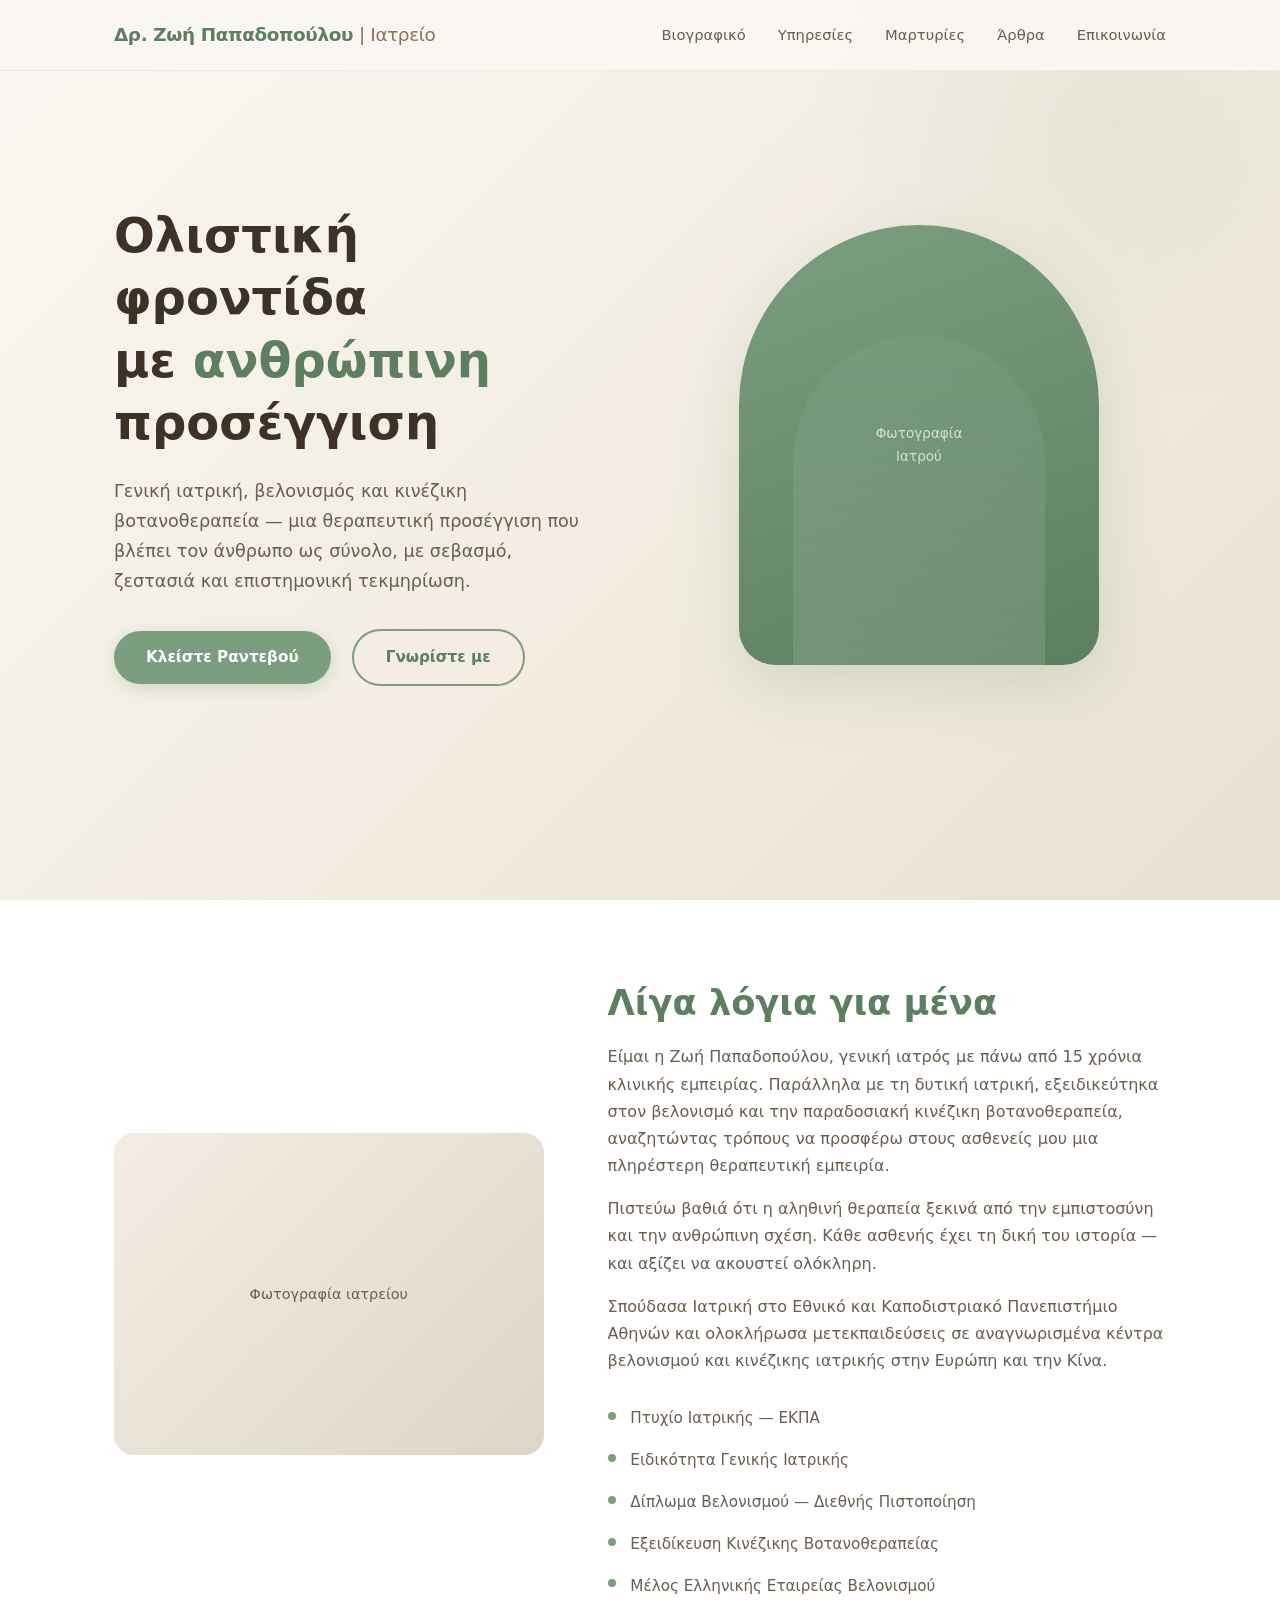
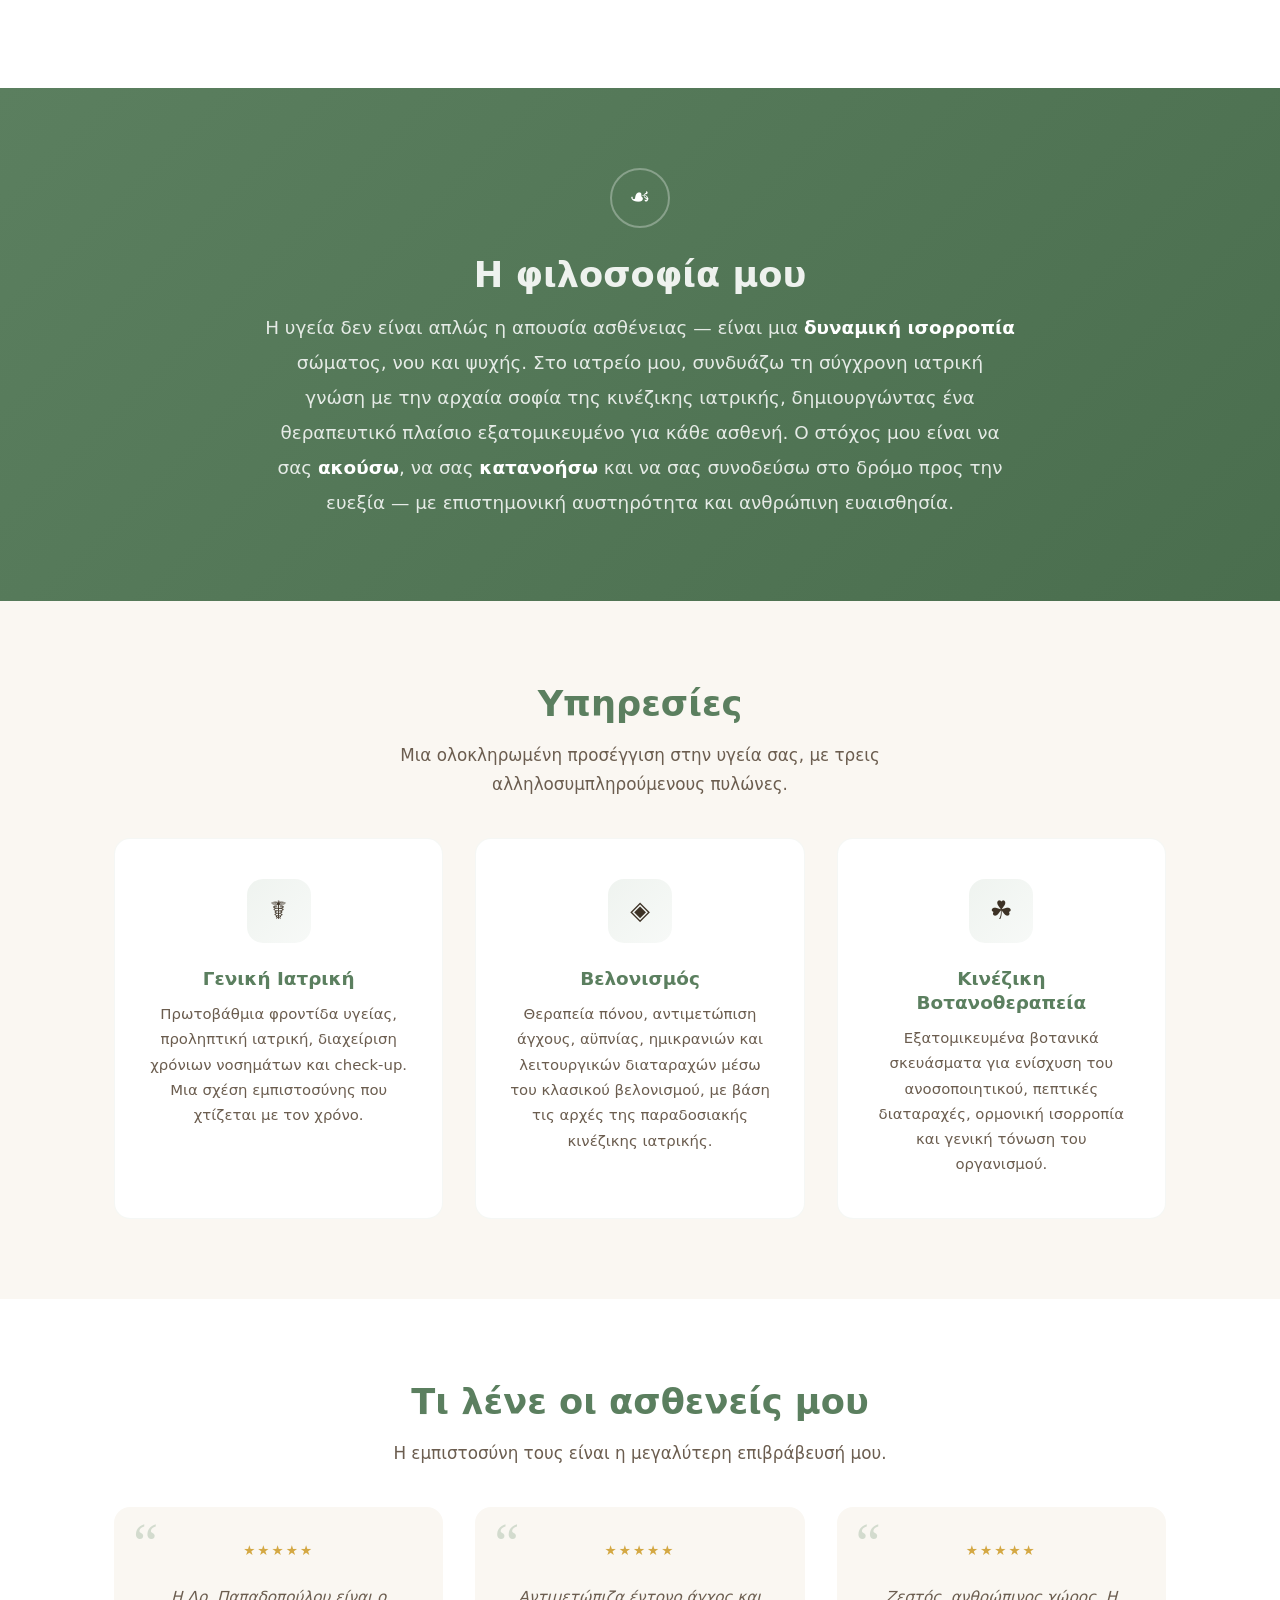
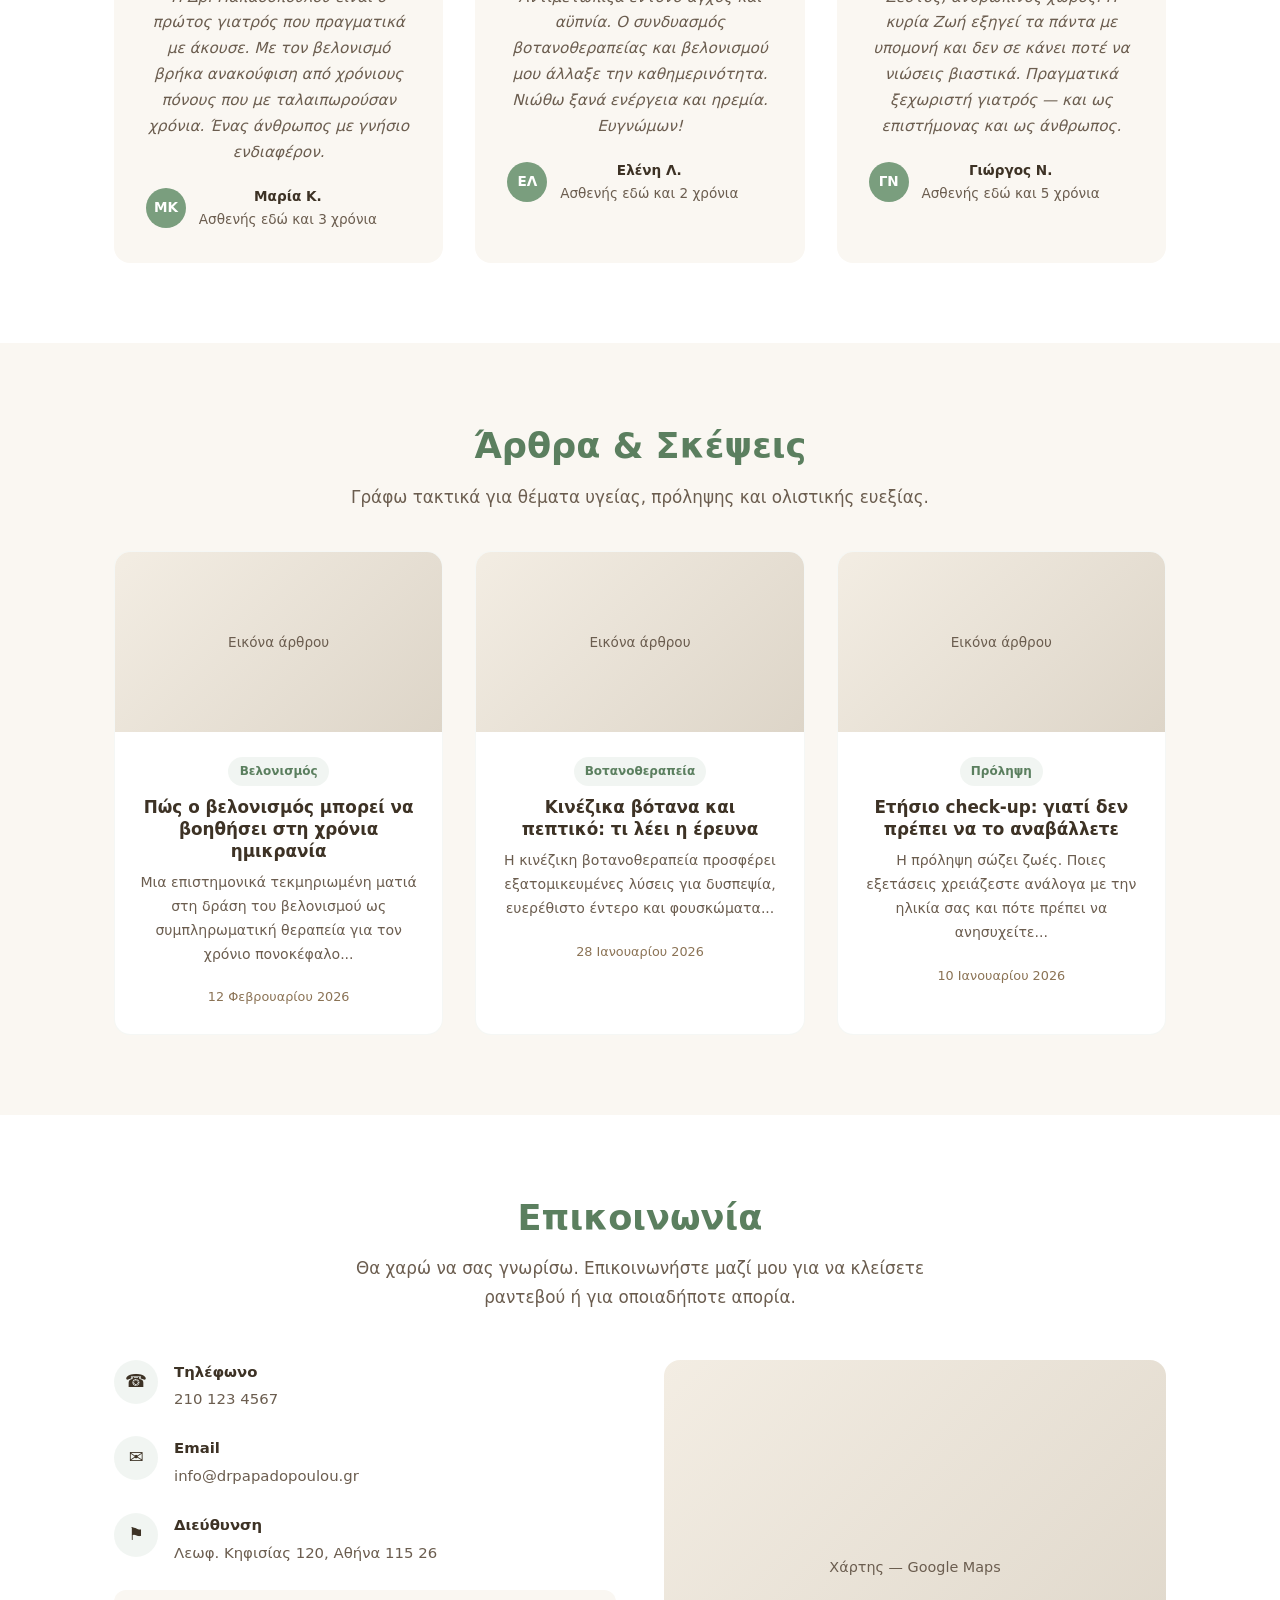
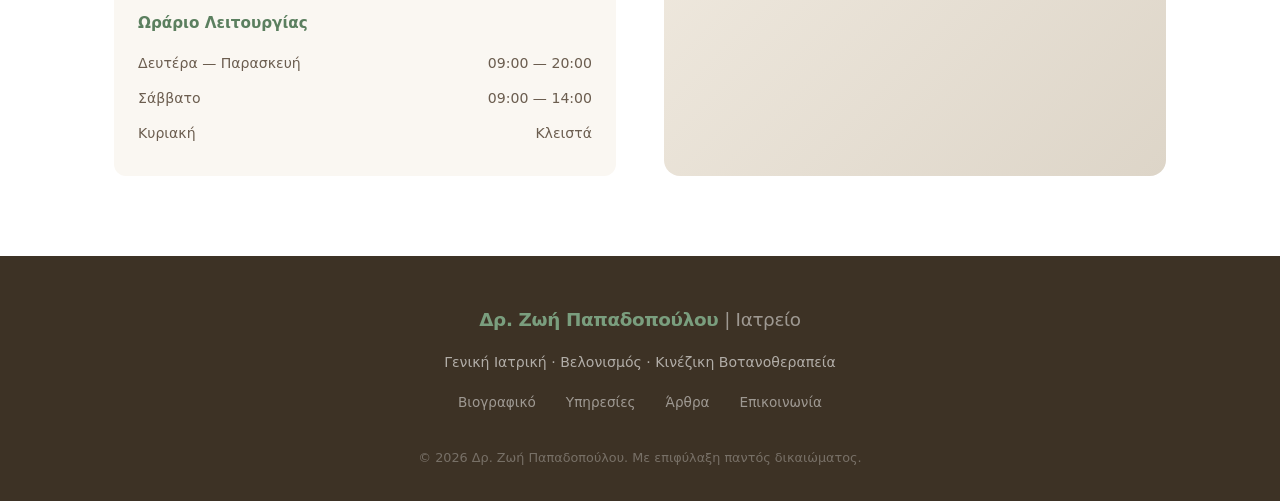
==== index.html @ 01b10e23 "First html commit" ====
<!DOCTYPE html>
<html lang="el">
<head>
    <meta charset="UTF-8">
    <meta name="viewport" content="width=device-width, initial-scale=1.0">
    <title>Δρ. Ζωή Παπαδοπούλου — Γενική Ιατρική · Βελονισμός · Κινέζικη Βοτανοθεραπεία</title>
    <style>
        /* ── Reset & Base ── */
        *, *::before, *::after { margin: 0; padding: 0; box-sizing: border-box; }

        :root {
            --cream:    #FAF7F2;
            --warm:     #F3EDE3;
            --sage:     #7A9E7E;
            --sage-dark:#5B7F5F;
            --earth:    #8B7355;
            --text:     #3D3225;
            --text-light:#6B5D4F;
            --white:    #FFFFFF;
            --shadow:   0 2px 20px rgba(61,50,37,.08);
        }

        html { scroll-behavior: smooth; }

        body {
            font-family: 'Segoe UI', system-ui, -apple-system, sans-serif;
            color: var(--text);
            background: var(--cream);
            line-height: 1.7;
            -webkit-font-smoothing: antialiased;
        }

        /* ── Typography ── */
        h1, h2, h3, h4 { font-weight: 600; line-height: 1.3; }
        h2.section-title {
            font-size: clamp(1.6rem, 3vw, 2.2rem);
            margin-bottom: .4em;
            color: var(--sage-dark);
        }
        .section-subtitle {
            color: var(--text-light);
            font-size: 1.05rem;
            max-width: 600px;
            margin: 0 auto 2.5rem;
        }

        /* ── Layout helpers ── */
        .container { max-width: 1100px; margin: 0 auto; padding: 0 1.5rem; }
        section { padding: 5rem 0; }
        .text-center { text-align: center; }

        /* ── Navigation ── */
        nav {
            position: fixed; top: 0; left: 0; right: 0; z-index: 100;
            background: rgba(250,247,242,.92);
            backdrop-filter: blur(12px);
            border-bottom: 1px solid rgba(122,158,126,.12);
            transition: box-shadow .3s;
        }
        nav.scrolled { box-shadow: 0 1px 12px rgba(61,50,37,.08); }
        nav .container {
            display: flex; align-items: center; justify-content: space-between;
            height: 70px;
        }
        .logo {
            font-size: 1.15rem; font-weight: 700; color: var(--sage-dark);
            text-decoration: none; letter-spacing: -.02em;
        }
        .logo span { color: var(--earth); font-weight: 400; }
        .nav-links { display: flex; gap: 2rem; list-style: none; }
        .nav-links a {
            text-decoration: none; color: var(--text-light); font-size: .92rem;
            font-weight: 500; transition: color .2s; position: relative;
        }
        .nav-links a:hover { color: var(--sage-dark); }
        .nav-links a::after {
            content: ''; position: absolute; bottom: -4px; left: 0; width: 0;
            height: 2px; background: var(--sage); border-radius: 1px; transition: width .25s;
        }
        .nav-links a:hover::after { width: 100%; }

        .hamburger {
            display: none; background: none; border: none; cursor: pointer;
            flex-direction: column; gap: 5px; padding: 4px;
        }
        .hamburger span {
            display: block; width: 24px; height: 2px; background: var(--text);
            border-radius: 2px; transition: .3s;
        }

        /* ── Hero ── */
        .hero {
            min-height: 100vh; display: flex; align-items: center;
            padding-top: 70px;
            background: linear-gradient(135deg, var(--cream) 0%, var(--warm) 50%, #E8E0D0 100%);
            position: relative; overflow: hidden;
        }
        .hero::before {
            content: ''; position: absolute; top: -20%; right: -10%;
            width: 600px; height: 600px; border-radius: 50%;
            background: radial-gradient(circle, rgba(122,158,126,.1) 0%, transparent 70%);
        }
        .hero .container {
            display: grid; grid-template-columns: 1fr 1fr; gap: 4rem; align-items: center;
        }
        .hero-text h1 {
            font-size: clamp(2rem, 4.5vw, 3rem);
            color: var(--text); margin-bottom: .5em;
        }
        .hero-text h1 em {
            font-style: normal; color: var(--sage-dark);
        }
        .hero-text p {
            font-size: 1.1rem; color: var(--text-light);
            margin-bottom: 2rem; max-width: 480px;
        }
        .hero-photo {
            display: flex; justify-content: center; align-items: center;
        }
        .hero-photo .photo-frame {
            width: 360px; height: 440px; border-radius: 200px 200px 40px 40px;
            background: linear-gradient(160deg, var(--sage) 0%, var(--sage-dark) 100%);
            display: flex; align-items: flex-end; justify-content: center;
            position: relative; overflow: hidden;
            box-shadow: 0 20px 60px rgba(122,158,126,.25);
        }
        .photo-frame .placeholder-text {
            color: rgba(255,255,255,.7); font-size: .85rem;
            position: absolute; top: 50%; left: 50%; transform: translate(-50%,-50%);
            text-align: center;
        }
        .photo-frame .silhouette {
            width: 70%; height: 75%;
            background: linear-gradient(to top, rgba(255,255,255,.12), rgba(255,255,255,.04));
            border-radius: 160px 160px 0 0;
        }

        .btn {
            display: inline-block; padding: .85rem 2rem; border-radius: 50px;
            text-decoration: none; font-weight: 600; font-size: .95rem;
            transition: all .3s; cursor: pointer; border: none;
        }
        .btn-primary {
            background: var(--sage); color: var(--white);
            box-shadow: 0 4px 15px rgba(122,158,126,.3);
        }
        .btn-primary:hover {
            background: var(--sage-dark); transform: translateY(-2px);
            box-shadow: 0 6px 20px rgba(122,158,126,.4);
        }
        .btn-outline {
            background: transparent; color: var(--sage-dark);
            border: 2px solid var(--sage); margin-left: 1rem;
        }
        .btn-outline:hover { background: var(--sage); color: var(--white); }

        /* ── About ── */
        .about { background: var(--white); }
        .about-grid {
            display: grid; grid-template-columns: 1fr 1.3fr; gap: 4rem; align-items: center;
        }
        .about-image {
            width: 100%; aspect-ratio: 4/3; border-radius: 20px;
            background: linear-gradient(135deg, var(--warm) 0%, #ddd5c8 100%);
            display: flex; align-items: center; justify-content: center;
            color: var(--text-light); font-size: .9rem;
        }
        .about-text h2 { color: var(--sage-dark); margin-bottom: .5em; }
        .about-text p { margin-bottom: 1em; color: var(--text-light); }
        .about-text p:last-of-type { margin-bottom: 1.5em; }
        .credentials { list-style: none; }
        .credentials li {
            padding: .5rem 0; padding-left: 1.5em; position: relative;
            color: var(--text-light); font-size: .95rem;
        }
        .credentials li::before {
            content: ''; position: absolute; left: 0; top: .9em;
            width: 8px; height: 8px; border-radius: 50%; background: var(--sage);
        }

        /* ── Mission ── */
        .mission {
            background: linear-gradient(135deg, var(--sage-dark) 0%, #4a6e4e 100%);
            color: var(--white); text-align: center;
        }
        .mission h2 { color: rgba(255,255,255,.9); }
        .mission-text {
            max-width: 750px; margin: 0 auto; font-size: 1.15rem;
            line-height: 1.9; color: rgba(255,255,255,.85);
        }
        .mission-text em { font-style: normal; color: var(--white); font-weight: 600; }
        .mission-icon {
            width: 60px; height: 60px; margin: 0 auto 1.5rem;
            border-radius: 50%; border: 2px solid rgba(255,255,255,.3);
            display: flex; align-items: center; justify-content: center;
            font-size: 1.5rem;
        }

        /* ── Services ── */
        .services { background: var(--cream); }
        .services-grid {
            display: grid; grid-template-columns: repeat(3, 1fr); gap: 2rem;
        }
        .service-card {
            background: var(--white); border-radius: 16px; padding: 2.5rem 2rem;
            text-align: center; transition: transform .3s, box-shadow .3s;
            border: 1px solid rgba(122,158,126,.08);
        }
        .service-card:hover {
            transform: translateY(-4px); box-shadow: var(--shadow);
        }
        .service-icon {
            width: 64px; height: 64px; border-radius: 16px; margin: 0 auto 1.5rem;
            background: linear-gradient(135deg, rgba(122,158,126,.12), rgba(122,158,126,.06));
            display: flex; align-items: center; justify-content: center; font-size: 1.6rem;
        }
        .service-card h3 { font-size: 1.15rem; margin-bottom: .6em; color: var(--sage-dark); }
        .service-card p { font-size: .93rem; color: var(--text-light); }

        /* ── Testimonials ── */
        .testimonials { background: var(--white); }
        .testimonials-grid {
            display: grid; grid-template-columns: repeat(3, 1fr); gap: 2rem;
        }
        .testimonial-card {
            background: var(--cream); border-radius: 16px; padding: 2rem;
            position: relative;
        }
        .testimonial-card::before {
            content: '\201C'; position: absolute; top: .5rem; left: 1.2rem;
            font-size: 3.5rem; color: var(--sage); opacity: .3; font-family: Georgia, serif;
            line-height: 1;
        }
        .testimonial-card p {
            font-size: .95rem; color: var(--text-light); font-style: italic;
            margin-bottom: 1.2rem; padding-top: 1rem;
        }
        .testimonial-author {
            display: flex; align-items: center; gap: .8rem;
        }
        .author-avatar {
            width: 40px; height: 40px; border-radius: 50%;
            background: var(--sage); display: flex; align-items: center;
            justify-content: center; color: var(--white); font-weight: 600;
            font-size: .85rem;
        }
        .author-info { font-size: .85rem; }
        .author-info strong { display: block; color: var(--text); }
        .author-info span { color: var(--text-light); }
        .stars { color: #D4A843; font-size: .85rem; letter-spacing: 2px; margin-bottom: .4rem; }

        /* ── Articles ── */
        .articles { background: var(--cream); }
        .articles-grid {
            display: grid; grid-template-columns: repeat(3, 1fr); gap: 2rem;
        }
        .article-card {
            background: var(--white); border-radius: 16px; overflow: hidden;
            transition: transform .3s, box-shadow .3s;
            border: 1px solid rgba(122,158,126,.08);
        }
        .article-card:hover {
            transform: translateY(-4px); box-shadow: var(--shadow);
        }
        .article-thumb {
            height: 180px;
            background: linear-gradient(135deg, var(--warm) 0%, #ddd5c8 100%);
            display: flex; align-items: center; justify-content: center;
            color: var(--text-light); font-size: .85rem;
        }
        .article-body { padding: 1.5rem; }
        .article-tag {
            display: inline-block; font-size: .75rem; font-weight: 600;
            color: var(--sage-dark); background: rgba(122,158,126,.1);
            padding: .25rem .7rem; border-radius: 20px; margin-bottom: .7rem;
        }
        .article-body h3 {
            font-size: 1.05rem; margin-bottom: .5em;
            color: var(--text);
        }
        .article-body p { font-size: .88rem; color: var(--text-light); margin-bottom: 1rem; }
        .article-date { font-size: .8rem; color: var(--earth); }
        .article-link {
            font-size: .9rem; color: var(--sage-dark); text-decoration: none;
            font-weight: 600; transition: color .2s;
        }
        .article-link:hover { color: var(--sage); }

        /* ── Contact ── */
        .contact { background: var(--white); }
        .contact-grid {
            display: grid; grid-template-columns: 1fr 1fr; gap: 3rem;
        }
        .contact-info h3 { color: var(--sage-dark); margin-bottom: .3em; font-size: 1.1rem; }
        .contact-info p { color: var(--text-light); margin-bottom: 2rem; }
        .contact-detail {
            display: flex; align-items: flex-start; gap: 1rem; margin-bottom: 1.5rem;
        }
        .contact-detail .icon-circle {
            width: 44px; height: 44px; border-radius: 50%; flex-shrink: 0;
            background: rgba(122,158,126,.1); display: flex;
            align-items: center; justify-content: center; font-size: 1.1rem;
        }
        .contact-detail .detail-text { font-size: .93rem; }
        .detail-text strong { display: block; color: var(--text); margin-bottom: .15em; }
        .detail-text span, .detail-text a {
            color: var(--text-light); text-decoration: none;
        }
        .detail-text a:hover { color: var(--sage-dark); }
        .contact-hours {
            background: var(--cream); border-radius: 12px; padding: 1.5rem;
            margin-top: .5rem;
        }
        .contact-hours h4 { font-size: .95rem; color: var(--sage-dark); margin-bottom: .8rem; }
        .hours-row {
            display: flex; justify-content: space-between; padding: .35rem 0;
            font-size: .88rem; color: var(--text-light);
        }
        .contact-map {
            border-radius: 16px; overflow: hidden;
            background: linear-gradient(135deg, var(--warm) 0%, #ddd5c8 100%);
            display: flex; align-items: center; justify-content: center;
            min-height: 380px; color: var(--text-light); font-size: .9rem;
        }

        /* ── Footer ── */
        footer {
            background: var(--text); color: rgba(255,255,255,.6);
            padding: 3rem 0 2rem; text-align: center; font-size: .88rem;
        }
        footer .logo { color: var(--sage); margin-bottom: .5rem; display: inline-block; }
        footer .logo span { color: rgba(255,255,255,.5); }
        footer p { margin-top: .5rem; }
        footer .footer-links { margin-top: 1rem; }
        footer .footer-links a {
            color: rgba(255,255,255,.5); text-decoration: none; margin: 0 .8rem;
            font-size: .85rem; transition: color .2s;
        }
        footer .footer-links a:hover { color: var(--sage); }

        /* ── Responsive ── */
        @media (max-width: 900px) {
            .hero .container { grid-template-columns: 1fr; text-align: center; gap: 2rem; }
            .hero-text p { margin-left: auto; margin-right: auto; }
            .hero-photo { order: -1; }
            .photo-frame { width: 260px; height: 320px; }
            .about-grid { grid-template-columns: 1fr; }
            .services-grid, .testimonials-grid, .articles-grid { grid-template-columns: 1fr; }
            .contact-grid { grid-template-columns: 1fr; }
        }

        @media (max-width: 700px) {
            .nav-links {
                display: none; position: fixed; top: 70px; left: 0; right: 0;
                background: var(--cream); flex-direction: column; padding: 2rem;
                gap: 1.2rem; border-bottom: 1px solid rgba(122,158,126,.12);
                box-shadow: 0 4px 20px rgba(0,0,0,.08);
            }
            .nav-links.open { display: flex; }
            .hamburger { display: flex; }
        }

        @media (min-width: 701px) and (max-width: 900px) {
            .services-grid, .testimonials-grid, .articles-grid {
                grid-template-columns: 1fr 1fr;
            }
        }
    </style>
</head>
<body>

<!-- ════════ Navigation ════════ -->
<nav id="navbar">
    <div class="container">
        <a href="#" class="logo">Δρ. Ζωή Παπαδοπούλου <span>| Ιατρείο</span></a>
        <ul class="nav-links" id="navLinks">
            <li><a href="#about">Βιογραφικό</a></li>
            <li><a href="#services">Υπηρεσίες</a></li>
            <li><a href="#testimonials">Μαρτυρίες</a></li>
            <li><a href="#articles">Άρθρα</a></li>
            <li><a href="#contact">Επικοινωνία</a></li>
        </ul>
        <button class="hamburger" id="hamburger" aria-label="Menu">
            <span></span><span></span><span></span>
        </button>
    </div>
</nav>

<!-- ════════ Hero ════════ -->
<section class="hero" id="home">
    <div class="container">
        <div class="hero-text">
            <h1>Ολιστική φροντίδα<br>με <em>ανθρώπινη</em> προσέγγιση</h1>
            <p>Γενική ιατρική, βελονισμός και κινέζικη βοτανοθεραπεία — μια θεραπευτική προσέγγιση που βλέπει τον άνθρωπο ως σύνολο, με σεβασμό, ζεστασιά και επιστημονική τεκμηρίωση.</p>
            <a href="#contact" class="btn btn-primary">Κλείστε Ραντεβού</a>
            <a href="#about" class="btn btn-outline">Γνωρίστε με</a>
        </div>
        <div class="hero-photo">
            <div class="photo-frame">
                <!-- Αντικαταστήστε με <img src="photo.jpg" alt="Δρ. Ζωή Παπαδοπούλου"> -->
                <span class="placeholder-text">Φωτογραφία<br>Ιατρού</span>
                <div class="silhouette"></div>
            </div>
        </div>
    </div>
</section>

<!-- ════════ About / Bio ════════ -->
<section class="about" id="about">
    <div class="container">
        <div class="about-grid">
            <div class="about-image">
                <!-- Αντικαταστήστε με εικόνα -->
                Φωτογραφία ιατρείου
            </div>
            <div class="about-text">
                <h2 class="section-title">Λίγα λόγια για μένα</h2>
                <p>Είμαι η Ζωή Παπαδοπούλου, γενική ιατρός με πάνω από 15 χρόνια κλινικής εμπειρίας. Παράλληλα με τη δυτική ιατρική, εξειδικεύτηκα στον βελονισμό και την παραδοσιακή κινέζικη βοτανοθεραπεία, αναζητώντας τρόπους να προσφέρω στους ασθενείς μου μια πληρέστερη θεραπευτική εμπειρία.</p>
                <p>Πιστεύω βαθιά ότι η αληθινή θεραπεία ξεκινά από την εμπιστοσύνη και την ανθρώπινη σχέση. Κάθε ασθενής έχει τη δική του ιστορία — και αξίζει να ακουστεί ολόκληρη.</p>
                <p>Σπούδασα Ιατρική στο Εθνικό και Καποδιστριακό Πανεπιστήμιο Αθηνών και ολοκλήρωσα μετεκπαιδεύσεις σε αναγνωρισμένα κέντρα βελονισμού και κινέζικης ιατρικής στην Ευρώπη και την Κίνα.</p>
                <ul class="credentials">
                    <li>Πτυχίο Ιατρικής — ΕΚΠΑ</li>
                    <li>Ειδικότητα Γενικής Ιατρικής</li>
                    <li>Δίπλωμα Βελονισμού — Διεθνής Πιστοποίηση</li>
                    <li>Εξειδίκευση Κινέζικης Βοτανοθεραπείας</li>
                    <li>Μέλος Ελληνικής Εταιρείας Βελονισμού</li>
                </ul>
            </div>
        </div>
    </div>
</section>

<!-- ════════ Mission ════════ -->
<section class="mission" id="mission">
    <div class="container text-center">
        <div class="mission-icon">&#9753;</div>
        <h2 class="section-title">Η φιλοσοφία μου</h2>
        <p class="mission-text">
            Η υγεία δεν είναι απλώς η απουσία ασθένειας — είναι μια <em>δυναμική ισορροπία</em> σώματος, νου και ψυχής. Στο ιατρείο μου, συνδυάζω τη σύγχρονη ιατρική γνώση με την αρχαία σοφία της κινέζικης ιατρικής, δημιουργώντας ένα θεραπευτικό πλαίσιο εξατομικευμένο για κάθε ασθενή. Ο στόχος μου είναι να σας <em>ακούσω</em>, να σας <em>κατανοήσω</em> και να σας συνοδεύσω στο δρόμο προς την ευεξία — με επιστημονική αυστηρότητα και ανθρώπινη ευαισθησία.
        </p>
    </div>
</section>

<!-- ════════ Services ════════ -->
<section class="services" id="services">
    <div class="container text-center">
        <h2 class="section-title">Υπηρεσίες</h2>
        <p class="section-subtitle">Μια ολοκληρωμένη προσέγγιση στην υγεία σας, με τρεις αλληλοσυμπληρούμενους πυλώνες.</p>
        <div class="services-grid">
            <div class="service-card">
                <div class="service-icon">&#9764;</div>
                <h3>Γενική Ιατρική</h3>
                <p>Πρωτοβάθμια φροντίδα υγείας, προληπτική ιατρική, διαχείριση χρόνιων νοσημάτων και check-up. Μια σχέση εμπιστοσύνης που χτίζεται με τον χρόνο.</p>
            </div>
            <div class="service-card">
                <div class="service-icon">&#9672;</div>
                <h3>Βελονισμός</h3>
                <p>Θεραπεία πόνου, αντιμετώπιση άγχους, αϋπνίας, ημικρανιών και λειτουργικών διαταραχών μέσω του κλασικού βελονισμού, με βάση τις αρχές της παραδοσιακής κινέζικης ιατρικής.</p>
            </div>
            <div class="service-card">
                <div class="service-icon">&#9752;</div>
                <h3>Κινέζικη Βοτανοθεραπεία</h3>
                <p>Εξατομικευμένα βοτανικά σκευάσματα για ενίσχυση του ανοσοποιητικού, πεπτικές διαταραχές, ορμονική ισορροπία και γενική τόνωση του οργανισμού.</p>
            </div>
        </div>
    </div>
</section>

<!-- ════════ Testimonials ════════ -->
<section class="testimonials" id="testimonials">
    <div class="container text-center">
        <h2 class="section-title">Τι λένε οι ασθενείς μου</h2>
        <p class="section-subtitle">Η εμπιστοσύνη τους είναι η μεγαλύτερη επιβράβευσή μου.</p>
        <div class="testimonials-grid">
            <div class="testimonial-card">
                <div class="stars">&#9733;&#9733;&#9733;&#9733;&#9733;</div>
                <p>Η Δρ. Παπαδοπούλου είναι ο πρώτος γιατρός που πραγματικά με άκουσε. Με τον βελονισμό βρήκα ανακούφιση από χρόνιους πόνους που με ταλαιπωρούσαν χρόνια. Ένας άνθρωπος με γνήσιο ενδιαφέρον.</p>
                <div class="testimonial-author">
                    <div class="author-avatar">ΜΚ</div>
                    <div class="author-info">
                        <strong>Μαρία Κ.</strong>
                        <span>Ασθενής εδώ και 3 χρόνια</span>
                    </div>
                </div>
            </div>
            <div class="testimonial-card">
                <div class="stars">&#9733;&#9733;&#9733;&#9733;&#9733;</div>
                <p>Αντιμετώπιζα έντονο άγχος και αϋπνία. Ο συνδυασμός βοτανοθεραπείας και βελονισμού μου άλλαξε την καθημερινότητα. Νιώθω ξανά ενέργεια και ηρεμία. Ευγνώμων!</p>
                <div class="testimonial-author">
                    <div class="author-avatar">ΕΛ</div>
                    <div class="author-info">
                        <strong>Ελένη Λ.</strong>
                        <span>Ασθενής εδώ και 2 χρόνια</span>
                    </div>
                </div>
            </div>
            <div class="testimonial-card">
                <div class="stars">&#9733;&#9733;&#9733;&#9733;&#9733;</div>
                <p>Ζεστός, ανθρώπινος χώρος. Η κυρία Ζωή εξηγεί τα πάντα με υπομονή και δεν σε κάνει ποτέ να νιώσεις βιαστικά. Πραγματικά ξεχωριστή γιατρός — και ως επιστήμονας και ως άνθρωπος.</p>
                <div class="testimonial-author">
                    <div class="author-avatar">ΓΝ</div>
                    <div class="author-info">
                        <strong>Γιώργος Ν.</strong>
                        <span>Ασθενής εδώ και 5 χρόνια</span>
                    </div>
                </div>
            </div>
        </div>
    </div>
</section>

<!-- ════════ Articles ════════ -->
<section class="articles" id="articles">
    <div class="container text-center">
        <h2 class="section-title">Άρθρα & Σκέψεις</h2>
        <p class="section-subtitle">Γράφω τακτικά για θέματα υγείας, πρόληψης και ολιστικής ευεξίας.</p>
        <div class="articles-grid">
            <div class="article-card">
                <div class="article-thumb">Εικόνα άρθρου</div>
                <div class="article-body">
                    <span class="article-tag">Βελονισμός</span>
                    <h3>Πώς ο βελονισμός μπορεί να βοηθήσει στη χρόνια ημικρανία</h3>
                    <p>Μια επιστημονικά τεκμηριωμένη ματιά στη δράση του βελονισμού ως συμπληρωματική θεραπεία για τον χρόνιο πονοκέφαλο...</p>
                    <span class="article-date">12 Φεβρουαρίου 2026</span>
                </div>
            </div>
            <div class="article-card">
                <div class="article-thumb">Εικόνα άρθρου</div>
                <div class="article-body">
                    <span class="article-tag">Βοτανοθεραπεία</span>
                    <h3>Κινέζικα βότανα και πεπτικό: τι λέει η έρευνα</h3>
                    <p>Η κινέζικη βοτανοθεραπεία προσφέρει εξατομικευμένες λύσεις για δυσπεψία, ευερέθιστο έντερο και φουσκώματα...</p>
                    <span class="article-date">28 Ιανουαρίου 2026</span>
                </div>
            </div>
            <div class="article-card">
                <div class="article-thumb">Εικόνα άρθρου</div>
                <div class="article-body">
                    <span class="article-tag">Πρόληψη</span>
                    <h3>Ετήσιο check-up: γιατί δεν πρέπει να το αναβάλλετε</h3>
                    <p>Η πρόληψη σώζει ζωές. Ποιες εξετάσεις χρειάζεστε ανάλογα με την ηλικία σας και πότε πρέπει να ανησυχείτε...</p>
                    <span class="article-date">10 Ιανουαρίου 2026</span>
                </div>
            </div>
        </div>
    </div>
</section>

<!-- ════════ Contact ════════ -->
<section class="contact" id="contact">
    <div class="container">
        <div class="text-center" style="margin-bottom: 3rem;">
            <h2 class="section-title">Επικοινωνία</h2>
            <p class="section-subtitle">Θα χαρώ να σας γνωρίσω. Επικοινωνήστε μαζί μου για να κλείσετε ραντεβού ή για οποιαδήποτε απορία.</p>
        </div>
        <div class="contact-grid">
            <div class="contact-info">
                <div class="contact-detail">
                    <div class="icon-circle">&#9742;</div>
                    <div class="detail-text">
                        <strong>Τηλέφωνο</strong>
                        <a href="tel:+302101234567">210 123 4567</a>
                    </div>
                </div>
                <div class="contact-detail">
                    <div class="icon-circle">&#9993;</div>
                    <div class="detail-text">
                        <strong>Email</strong>
                        <a href="mailto:info@drpapadopoulou.gr">info@drpapadopoulou.gr</a>
                    </div>
                </div>
                <div class="contact-detail">
                    <div class="icon-circle">&#9873;</div>
                    <div class="detail-text">
                        <strong>Διεύθυνση</strong>
                        <span>Λεωφ. Κηφισίας 120, Αθήνα 115 26</span>
                    </div>
                </div>
                <div class="contact-hours">
                    <h4>Ωράριο Λειτουργίας</h4>
                    <div class="hours-row"><span>Δευτέρα — Παρασκευή</span><span>09:00 — 20:00</span></div>
                    <div class="hours-row"><span>Σάββατο</span><span>09:00 — 14:00</span></div>
                    <div class="hours-row"><span>Κυριακή</span><span>Κλειστά</span></div>
                </div>
            </div>
            <div class="contact-map">
                <!-- Αντικαταστήστε με Google Maps iframe -->
                Χάρτης — Google Maps
            </div>
        </div>
    </div>
</section>

<!-- ════════ Footer ════════ -->
<footer>
    <div class="container">
        <a href="#" class="logo">Δρ. Ζωή Παπαδοπούλου <span>| Ιατρείο</span></a>
        <p>Γενική Ιατρική &middot; Βελονισμός &middot; Κινέζικη Βοτανοθεραπεία</p>
        <div class="footer-links">
            <a href="#about">Βιογραφικό</a>
            <a href="#services">Υπηρεσίες</a>
            <a href="#articles">Άρθρα</a>
            <a href="#contact">Επικοινωνία</a>
        </div>
        <p style="margin-top: 2rem; font-size: .8rem; opacity: .5;">&copy; 2026 Δρ. Ζωή Παπαδοπούλου. Με επιφύλαξη παντός δικαιώματος.</p>
    </div>
</footer>

<script>
    // ── Navbar scroll shadow ──
    const nav = document.getElementById('navbar');
    window.addEventListener('scroll', () => {
        nav.classList.toggle('scrolled', window.scrollY > 20);
    });

    // ── Mobile menu ──
    const hamburger = document.getElementById('hamburger');
    const navLinks = document.getElementById('navLinks');
    hamburger.addEventListener('click', () => {
        navLinks.classList.toggle('open');
    });
    navLinks.querySelectorAll('a').forEach(link => {
        link.addEventListener('click', () => navLinks.classList.remove('open'));
    });

    // ── Smooth reveal on scroll ──
    const observer = new IntersectionObserver((entries) => {
        entries.forEach(e => {
            if (e.isIntersecting) {
                e.target.style.opacity = '1';
                e.target.style.transform = 'translateY(0)';
            }
        });
    }, { threshold: 0.1 });

    document.querySelectorAll('.service-card, .testimonial-card, .article-card, .about-grid, .mission-text').forEach(el => {
        el.style.opacity = '0';
        el.style.transform = 'translateY(24px)';
        el.style.transition = 'opacity .6s ease, transform .6s ease';
        observer.observe(el);
    });
</script>

</body>
</html>
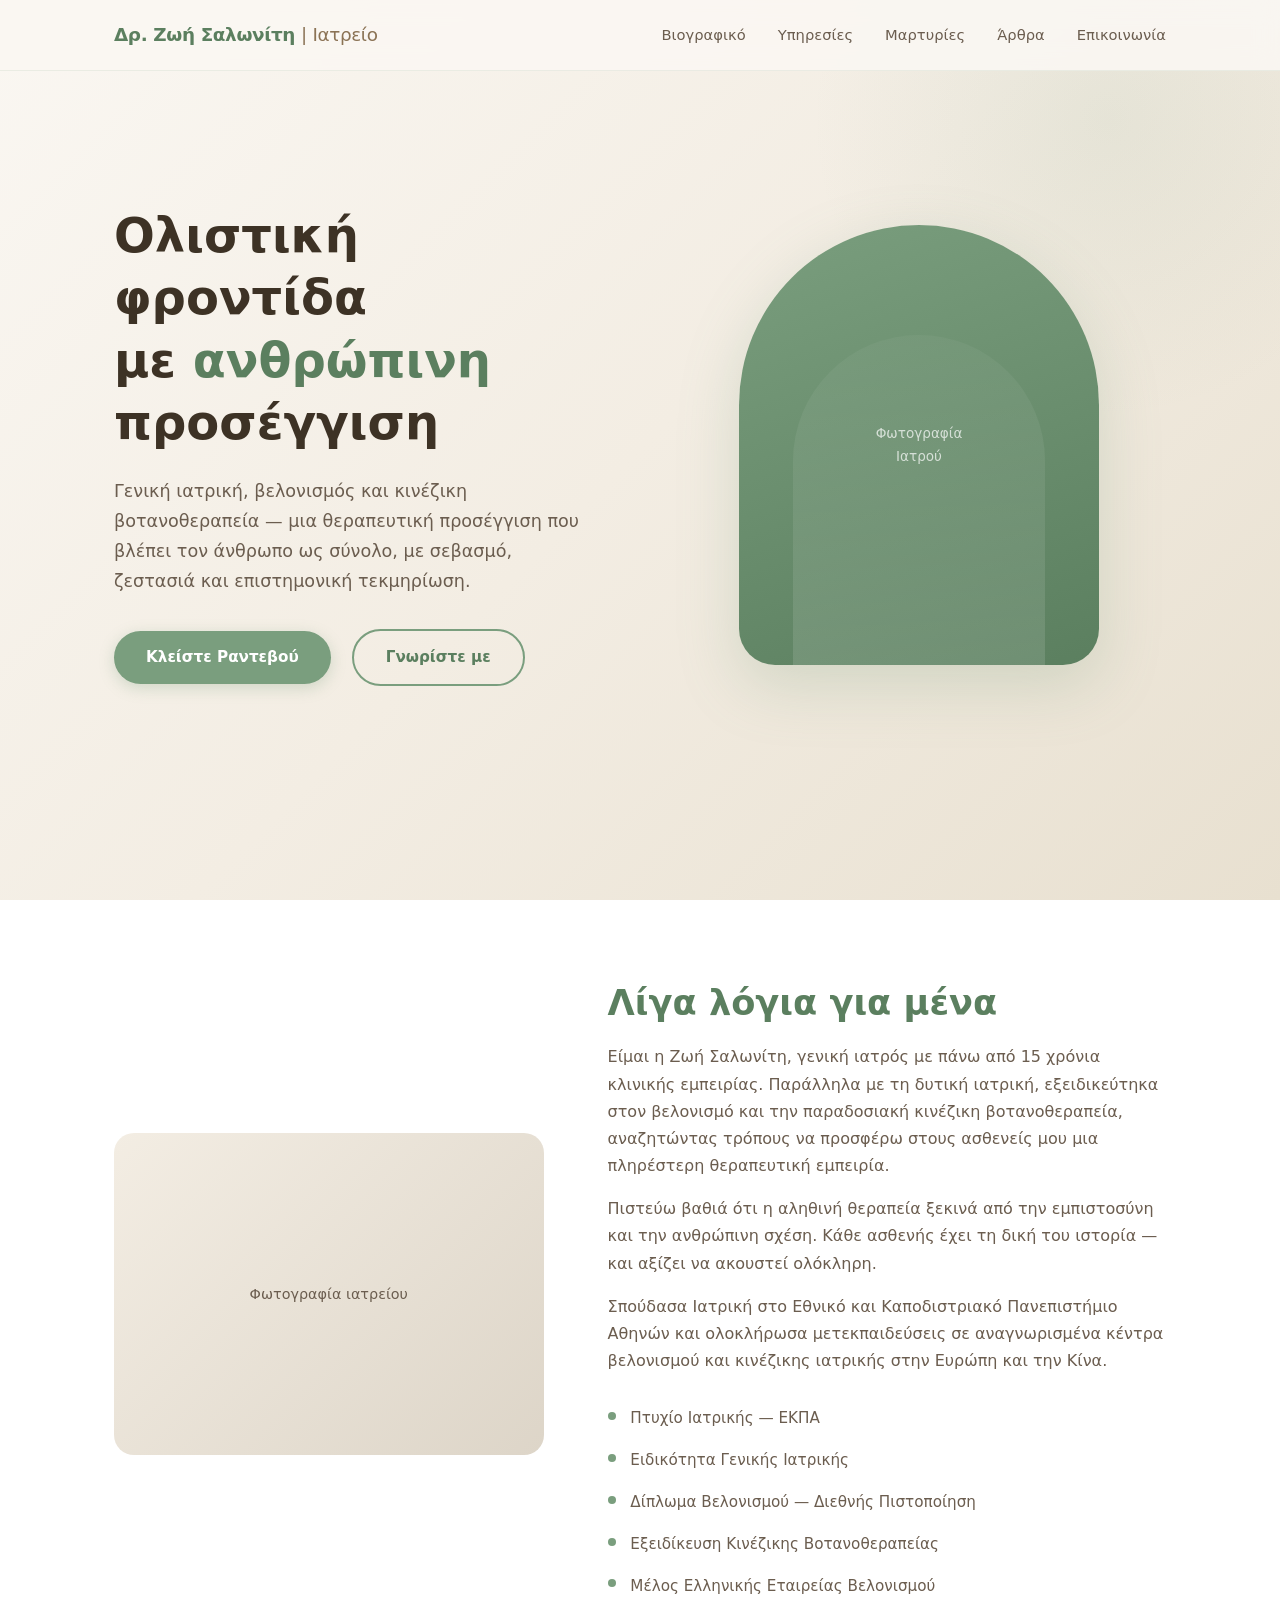
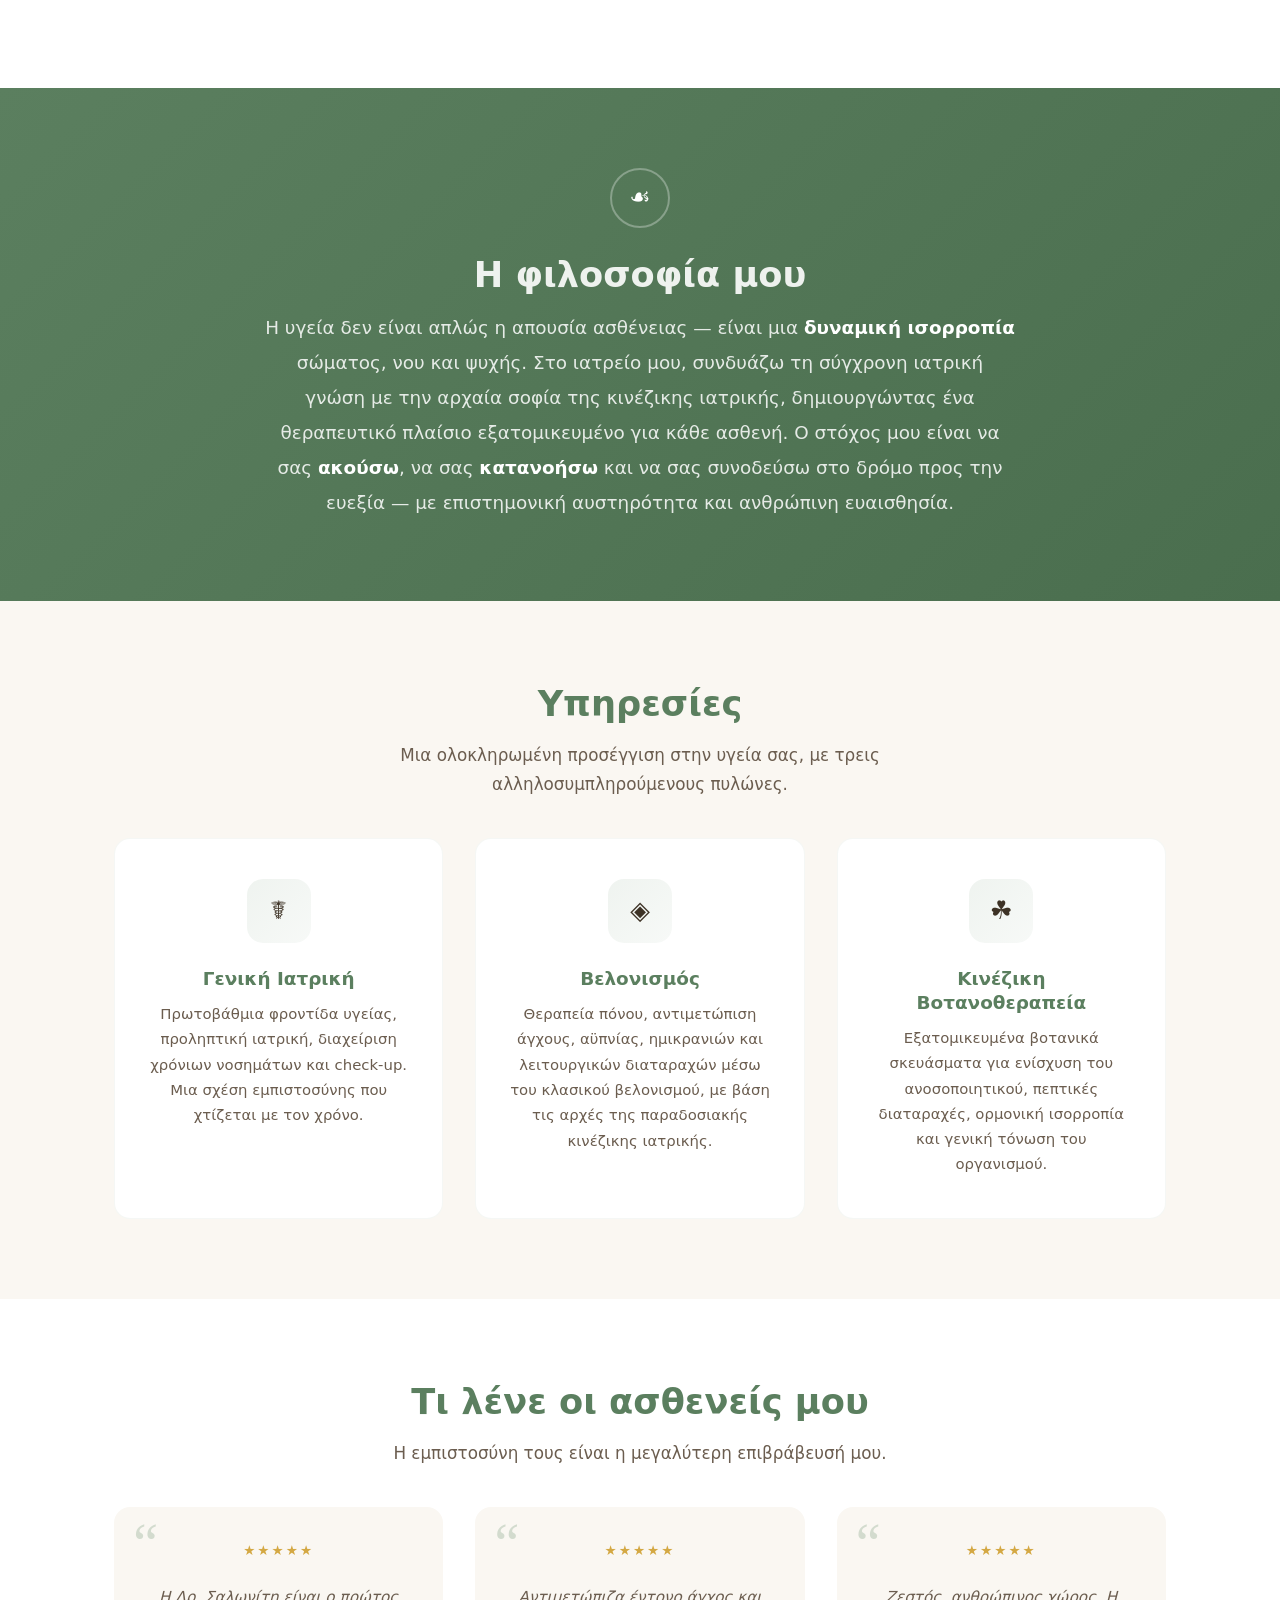
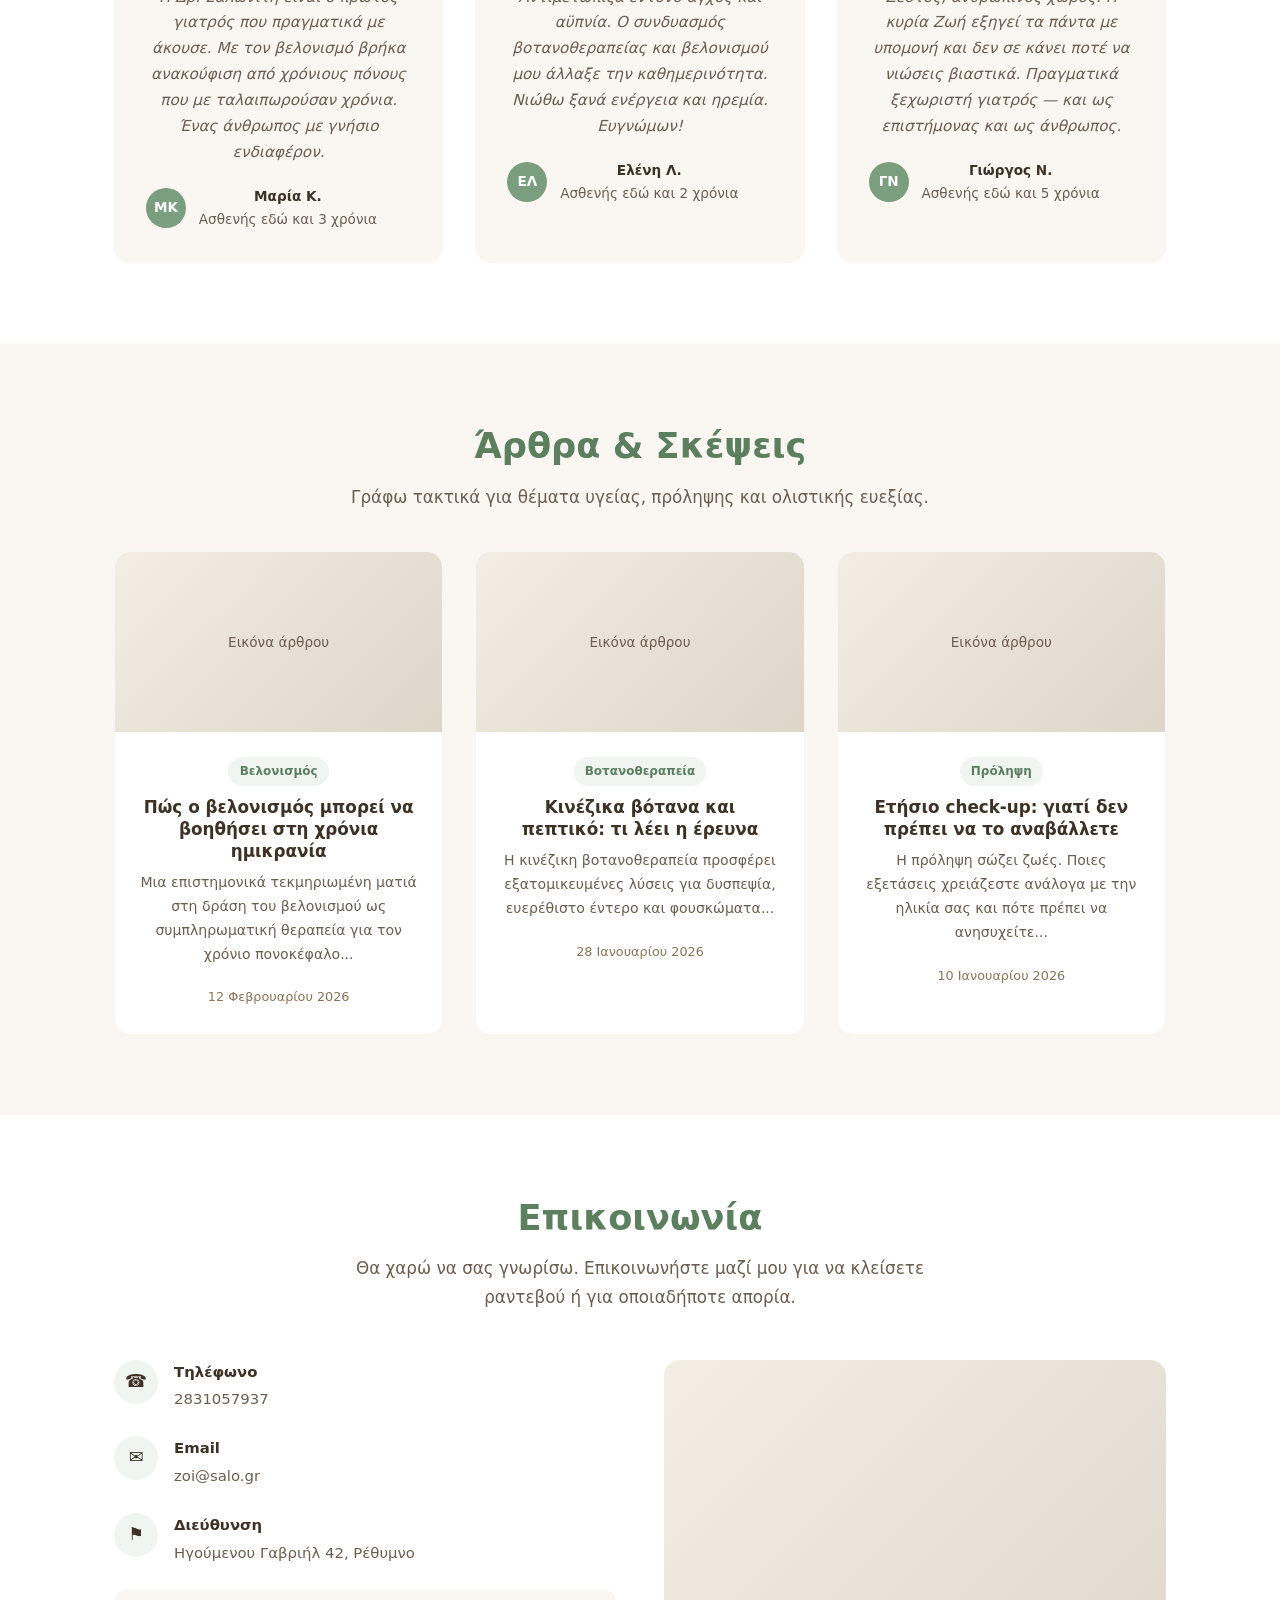
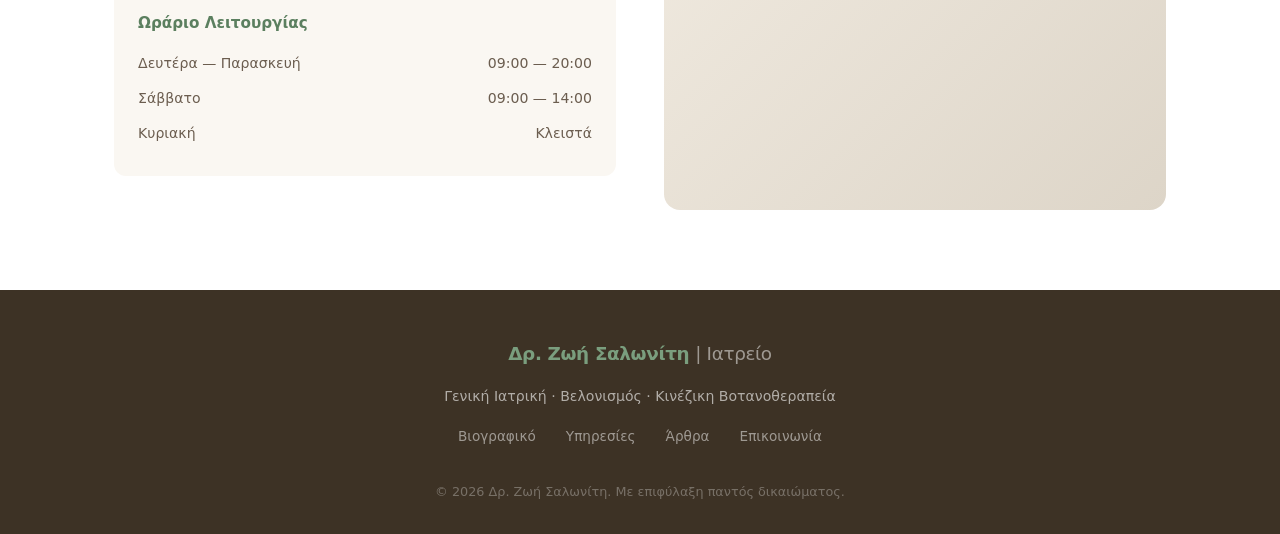
==== commit f9836127: "Address, phone, name, email updates" ====
--- a/index.html
+++ b/index.html
@@ -3,7 +3,7 @@
 <head>
     <meta charset="UTF-8">
     <meta name="viewport" content="width=device-width, initial-scale=1.0">
-    <title>Δρ. Ζωή Παπαδοπούλου — Γενική Ιατρική · Βελονισμός · Κινέζικη Βοτανοθεραπεία</title>
+    <title>Δρ. Ζωή Σαλωνίτη — Γενική Ιατρική · Βελονισμός · Κινέζικη Βοτανοθεραπεία</title>
     <style>
         /* ── Reset & Base ── */
         *, *::before, *::after { margin: 0; padding: 0; box-sizing: border-box; }
@@ -372,7 +372,7 @@
 <!-- ════════ Navigation ════════ -->
 <nav id="navbar">
     <div class="container">
-        <a href="#" class="logo">Δρ. Ζωή Παπαδοπούλου <span>| Ιατρείο</span></a>
+        <a href="#" class="logo">Δρ. Ζωή Σαλωνίτη <span>| Ιατρείο</span></a>
         <ul class="nav-links" id="navLinks">
             <li><a href="#about">Βιογραφικό</a></li>
             <li><a href="#services">Υπηρεσίες</a></li>
@@ -397,7 +397,7 @@
         </div>
         <div class="hero-photo">
             <div class="photo-frame">
-                <!-- Αντικαταστήστε με <img src="photo.jpg" alt="Δρ. Ζωή Παπαδοπούλου"> -->
+                <!-- Αντικαταστήστε με <img src="photo.jpg" alt="Δρ. Ζωή Σαλωνίτη"> -->
                 <span class="placeholder-text">Φωτογραφία<br>Ιατρού</span>
                 <div class="silhouette"></div>
             </div>
@@ -415,7 +415,7 @@
             </div>
             <div class="about-text">
                 <h2 class="section-title">Λίγα λόγια για μένα</h2>
-                <p>Είμαι η Ζωή Παπαδοπούλου, γενική ιατρός με πάνω από 15 χρόνια κλινικής εμπειρίας. Παράλληλα με τη δυτική ιατρική, εξειδικεύτηκα στον βελονισμό και την παραδοσιακή κινέζικη βοτανοθεραπεία, αναζητώντας τρόπους να προσφέρω στους ασθενείς μου μια πληρέστερη θεραπευτική εμπειρία.</p>
+                <p>Είμαι η Ζωή Σαλωνίτη, γενική ιατρός με πάνω από 15 χρόνια κλινικής εμπειρίας. Παράλληλα με τη δυτική ιατρική, εξειδικεύτηκα στον βελονισμό και την παραδοσιακή κινέζικη βοτανοθεραπεία, αναζητώντας τρόπους να προσφέρω στους ασθενείς μου μια πληρέστερη θεραπευτική εμπειρία.</p>
                 <p>Πιστεύω βαθιά ότι η αληθινή θεραπεία ξεκινά από την εμπιστοσύνη και την ανθρώπινη σχέση. Κάθε ασθενής έχει τη δική του ιστορία — και αξίζει να ακουστεί ολόκληρη.</p>
                 <p>Σπούδασα Ιατρική στο Εθνικό και Καποδιστριακό Πανεπιστήμιο Αθηνών και ολοκλήρωσα μετεκπαιδεύσεις σε αναγνωρισμένα κέντρα βελονισμού και κινέζικης ιατρικής στην Ευρώπη και την Κίνα.</p>
                 <ul class="credentials">
@@ -474,7 +474,7 @@
         <div class="testimonials-grid">
             <div class="testimonial-card">
                 <div class="stars">&#9733;&#9733;&#9733;&#9733;&#9733;</div>
-                <p>Η Δρ. Παπαδοπούλου είναι ο πρώτος γιατρός που πραγματικά με άκουσε. Με τον βελονισμό βρήκα ανακούφιση από χρόνιους πόνους που με ταλαιπωρούσαν χρόνια. Ένας άνθρωπος με γνήσιο ενδιαφέρον.</p>
+                <p>Η Δρ. Σαλωνίτη είναι ο πρώτος γιατρός που πραγματικά με άκουσε. Με τον βελονισμό βρήκα ανακούφιση από χρόνιους πόνους που με ταλαιπωρούσαν χρόνια. Ένας άνθρωπος με γνήσιο ενδιαφέρον.</p>
                 <div class="testimonial-author">
                     <div class="author-avatar">ΜΚ</div>
                     <div class="author-info">
@@ -559,21 +559,21 @@
                     <div class="icon-circle">&#9742;</div>
                     <div class="detail-text">
                         <strong>Τηλέφωνο</strong>
-                        <a href="tel:+302101234567">210 123 4567</a>
+                        <a href="tel:+302831057937">2831057937</a>
                     </div>
                 </div>
                 <div class="contact-detail">
                     <div class="icon-circle">&#9993;</div>
                     <div class="detail-text">
                         <strong>Email</strong>
-                        <a href="mailto:info@drpapadopoulou.gr">info@drpapadopoulou.gr</a>
+                        <a href="mailto:zoi@salo.gr">zoi@salo.gr</a>
                     </div>
                 </div>
                 <div class="contact-detail">
                     <div class="icon-circle">&#9873;</div>
                     <div class="detail-text">
                         <strong>Διεύθυνση</strong>
-                        <span>Λεωφ. Κηφισίας 120, Αθήνα 115 26</span>
+                        <span>Ηγούμενου Γαβριήλ 42, Ρέθυμνο</span>
                     </div>
                 </div>
                 <div class="contact-hours">
@@ -585,7 +585,7 @@
             </div>
             <div class="contact-map">
                 <!-- Αντικαταστήστε με Google Maps iframe -->
-                Χάρτης — Google Maps
+                <iframe src="https://www.google.com/maps/embed?pb=!1m18!1m12!1m3!1d3253.5689351992364!2d24.466957711952773!3d35.36634274709257!2m3!1f0!2f0!3f0!3m2!1i1024!2i768!4f13.1!3m3!1m2!1s0x149b75a5ea506167%3A0xcaef8c7fdfe5c86d!2sIgoumenou%20Gavriil%2042%2C%20Rethymno%20741%2032!5e0!3m2!1sen!2sgr!4v1772915899386!5m2!1sen!2sgr" width="600" height="450" style="border:0;" allowfullscreen="" loading="lazy" referrerpolicy="no-referrer-when-downgrade"></iframe>
             </div>
         </div>
     </div>
@@ -594,7 +594,7 @@
 <!-- ════════ Footer ════════ -->
 <footer>
     <div class="container">
-        <a href="#" class="logo">Δρ. Ζωή Παπαδοπούλου <span>| Ιατρείο</span></a>
+        <a href="#" class="logo">Δρ. Ζωή Σαλωνίτη <span>| Ιατρείο</span></a>
         <p>Γενική Ιατρική &middot; Βελονισμός &middot; Κινέζικη Βοτανοθεραπεία</p>
         <div class="footer-links">
             <a href="#about">Βιογραφικό</a>
@@ -602,7 +602,7 @@
             <a href="#articles">Άρθρα</a>
             <a href="#contact">Επικοινωνία</a>
         </div>
-        <p style="margin-top: 2rem; font-size: .8rem; opacity: .5;">&copy; 2026 Δρ. Ζωή Παπαδοπούλου. Με επιφύλαξη παντός δικαιώματος.</p>
+        <p style="margin-top: 2rem; font-size: .8rem; opacity: .5;">&copy; 2026 Δρ. Ζωή Σαλωνίτη. Με επιφύλαξη παντός δικαιώματος.</p>
     </div>
 </footer>
 
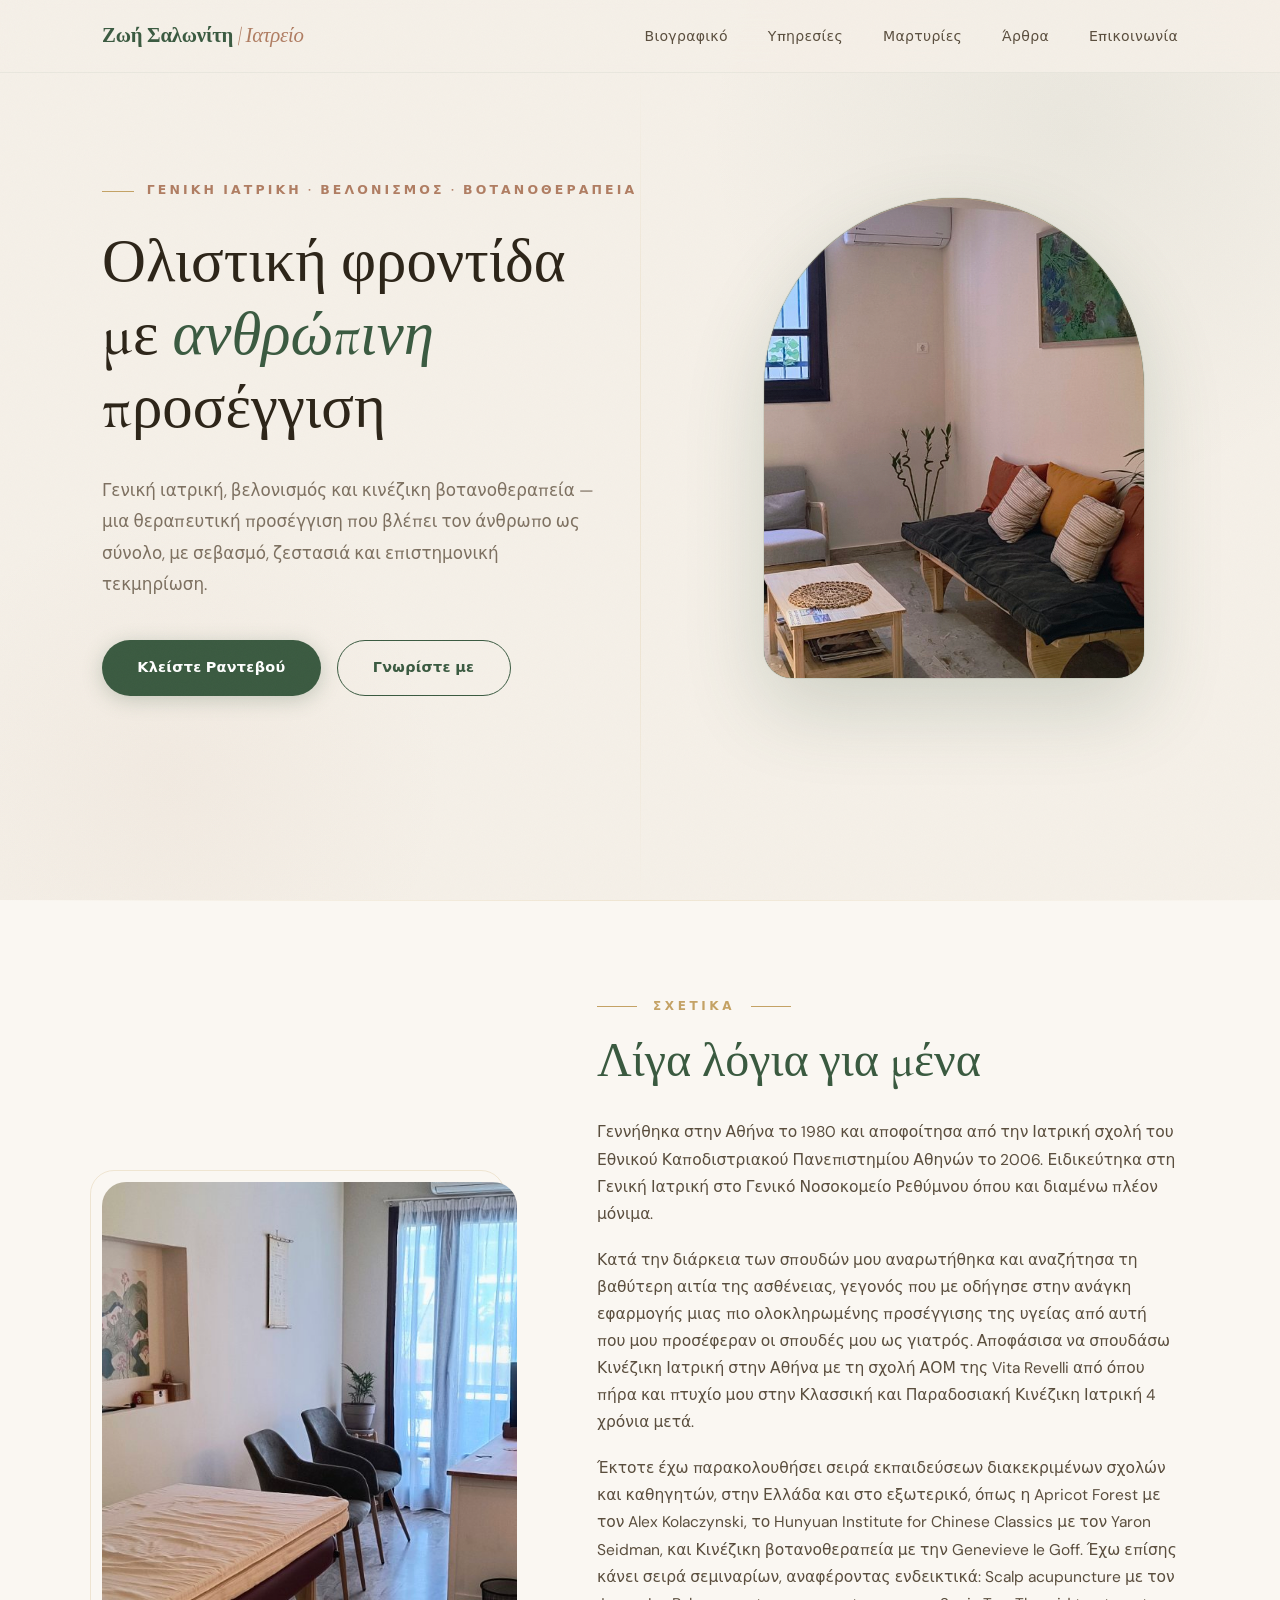
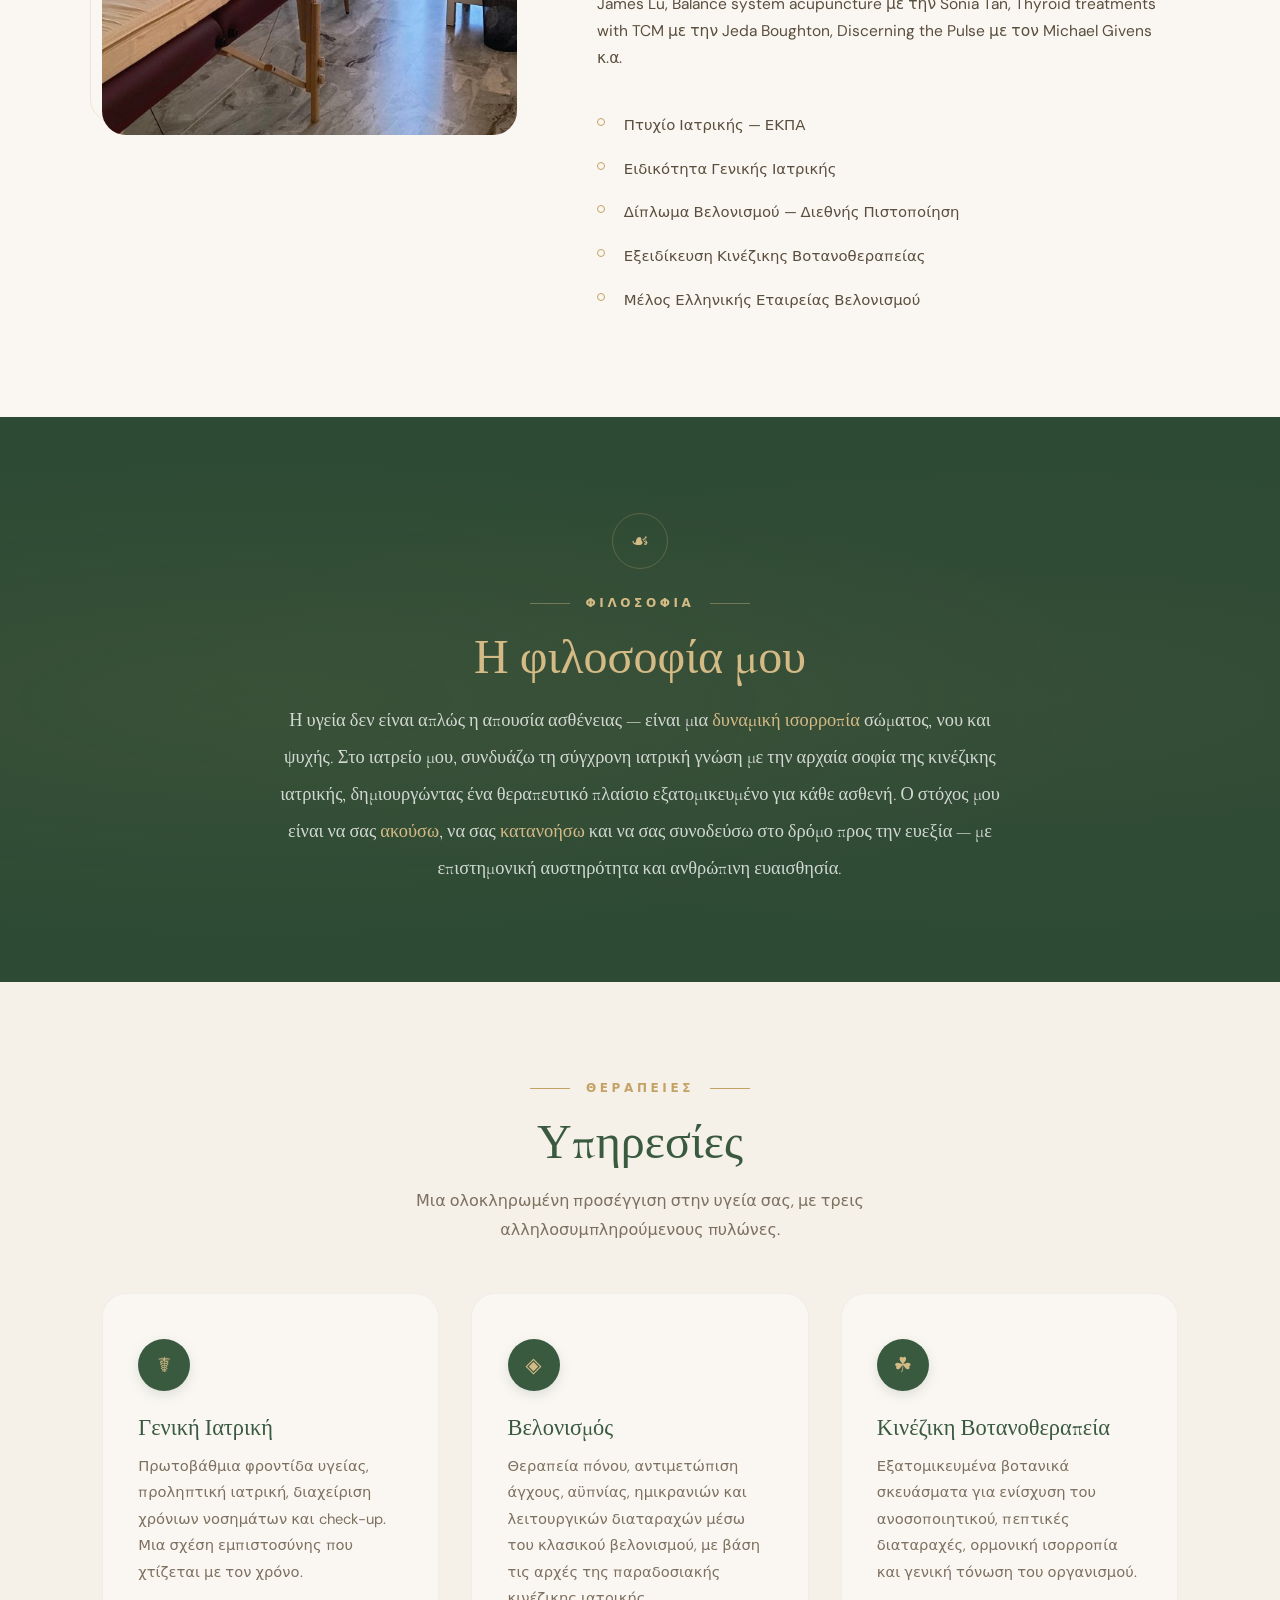
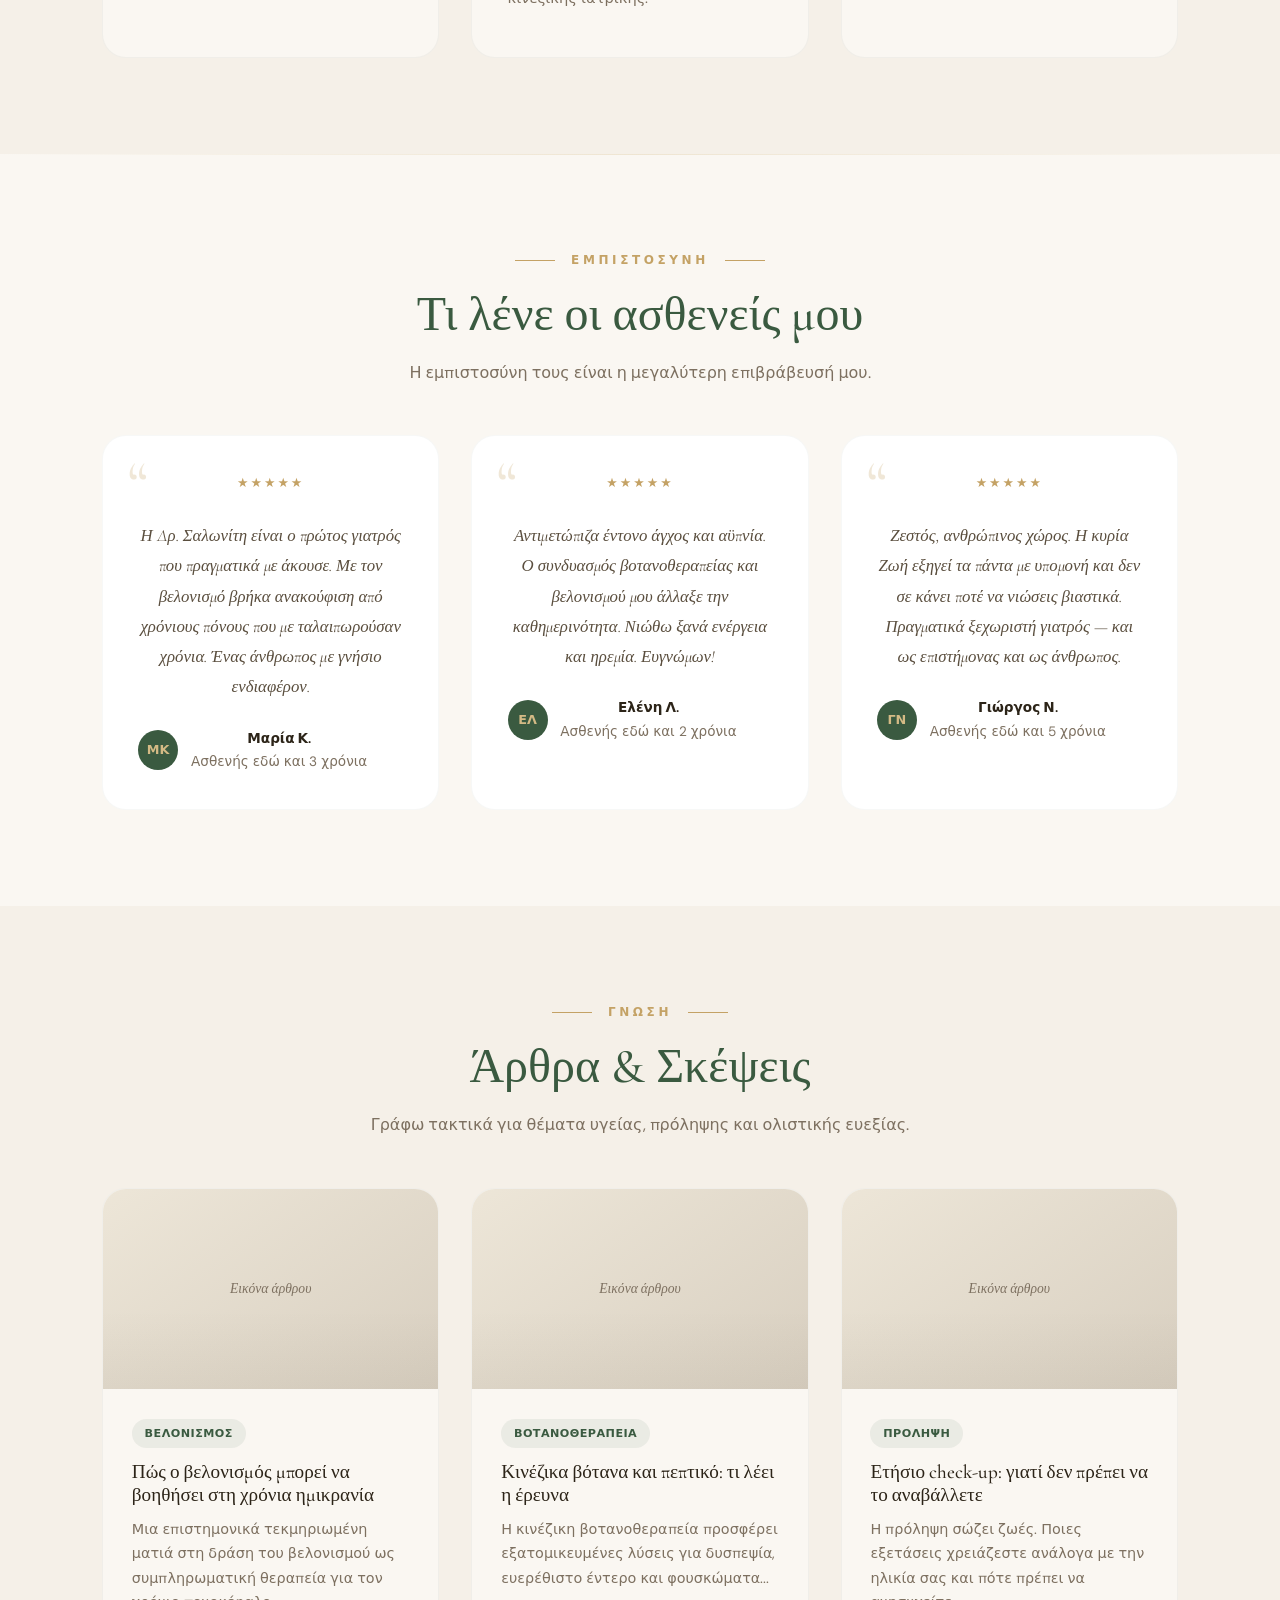
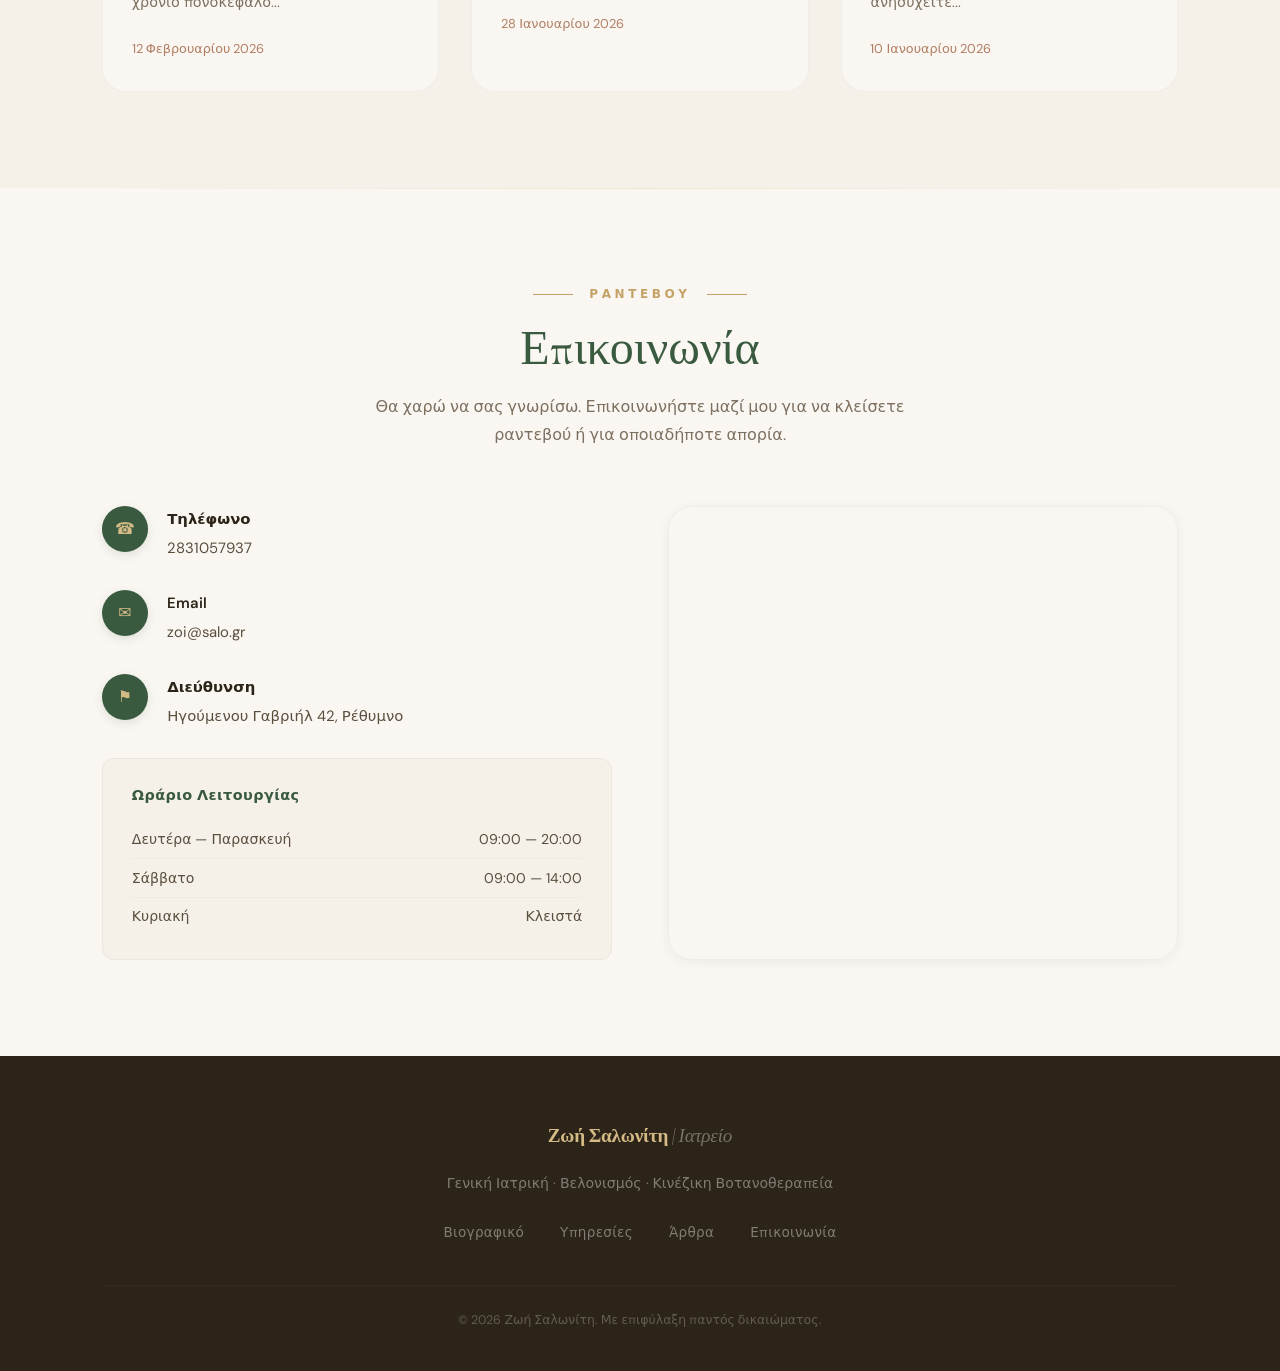
==== commit 448fb4ca: "Images, style and wording changes" ====
--- a/index.html
+++ b/index.html
@@ -3,79 +3,154 @@
 <head>
     <meta charset="UTF-8">
     <meta name="viewport" content="width=device-width, initial-scale=1.0">
-    <title>Δρ. Ζωή Σαλωνίτη — Γενική Ιατρική · Βελονισμός · Κινέζικη Βοτανοθεραπεία</title>
+    <title>Ζωή Σαλωνίτη — Γενική Ιατρική · Βελονισμός · Κινέζικη Βοτανοθεραπεία</title>
+    <link rel="preconnect" href="https://fonts.googleapis.com">
+    <link rel="preconnect" href="https://fonts.gstatic.com" crossorigin>
+    <link href="https://fonts.googleapis.com/css2?family=Cormorant+Garamond:ital,wght@0,400;0,500;0,600;0,700;1,400;1,500&family=DM+Sans:ital,wght@0,400;0,500;0,600;0,700;1,400&display=swap" rel="stylesheet">
     <style>
         /* ── Reset & Base ── */
         *, *::before, *::after { margin: 0; padding: 0; box-sizing: border-box; }
 
         :root {
-            --cream:    #FAF7F2;
-            --warm:     #F3EDE3;
-            --sage:     #7A9E7E;
-            --sage-dark:#5B7F5F;
-            --earth:    #8B7355;
-            --text:     #3D3225;
-            --text-light:#6B5D4F;
-            --white:    #FFFFFF;
-            --shadow:   0 2px 20px rgba(61,50,37,.08);
+            --ivory:      #F5F0E8;
+            --ivory-warm: #EDE6D8;
+            --cream:      #FAF7F2;
+            --forest:     #3A5A40;
+            --forest-deep:#2D4A34;
+            --forest-light:#4A7050;
+            --clay:       #B07D62;
+            --clay-light: #C49A80;
+            --clay-dark:  #8E5F46;
+            --gold:       #C4A265;
+            --gold-light: #D4BA85;
+            --text:       #2C2418;
+            --text-mid:   #5A4E3E;
+            --text-light: #7D7060;
+            --sage-bg:    #D4DCCA;
+            --white:      #FFFFFF;
+            --shadow-sm:  0 2px 12px rgba(44,36,24,.06);
+            --shadow-md:  0 8px 30px rgba(44,36,24,.08);
+            --shadow-lg:  0 20px 60px rgba(44,36,24,.12);
+            --radius:     12px;
+            --radius-lg:  24px;
         }
 
         html { scroll-behavior: smooth; }
 
         body {
-            font-family: 'Segoe UI', system-ui, -apple-system, sans-serif;
+            font-family: 'DM Sans', system-ui, sans-serif;
             color: var(--text);
-            background: var(--cream);
-            line-height: 1.7;
+            background: var(--ivory);
+            line-height: 1.75;
             -webkit-font-smoothing: antialiased;
+            overflow-x: hidden;
+        }
+
+        /* Grain texture overlay */
+        body::after {
+            content: '';
+            position: fixed;
+            top: 0; left: 0; width: 100%; height: 100%;
+            pointer-events: none;
+            z-index: 9999;
+            opacity: .028;
+            background-image: url("data:image/svg+xml,%3Csvg viewBox='0 0 256 256' xmlns='http://www.w3.org/2000/svg'%3E%3Cfilter id='noise'%3E%3CfeTurbulence type='fractalNoise' baseFrequency='0.9' numOctaves='4' stitchTiles='stitch'/%3E%3C/filter%3E%3Crect width='100%25' height='100%25' filter='url(%23noise)'/%3E%3C/svg%3E");
+            background-repeat: repeat;
+            background-size: 200px 200px;
         }
 
         /* ── Typography ── */
-        h1, h2, h3, h4 { font-weight: 600; line-height: 1.3; }
+        h1, h2, h3 {
+            font-family: 'Cormorant Garamond', Georgia, serif;
+            font-weight: 600;
+            line-height: 1.2;
+        }
+        h4, h5 {
+            font-family: 'DM Sans', system-ui, sans-serif;
+            font-weight: 600;
+        }
+
         h2.section-title {
-            font-size: clamp(1.6rem, 3vw, 2.2rem);
-            margin-bottom: .4em;
-            color: var(--sage-dark);
+            font-size: clamp(2rem, 4vw, 3rem);
+            font-weight: 500;
+            margin-bottom: .3em;
+            color: var(--forest);
         }
         .section-subtitle {
             color: var(--text-light);
-            font-size: 1.05rem;
-            max-width: 600px;
-            margin: 0 auto 2.5rem;
+            font-size: 1rem;
+            max-width: 550px;
+            margin: 0 auto 3rem;
+            line-height: 1.8;
+        }
+
+        /* Decorative line for section titles */
+        .section-ornament {
+            display: flex;
+            align-items: center;
+            justify-content: center;
+            gap: 1rem;
+            margin-bottom: 1rem;
+        }
+        .section-ornament::before,
+        .section-ornament::after {
+            content: '';
+            width: 40px;
+            height: 1px;
+            background: var(--gold);
+        }
+        .section-ornament span {
+            font-size: .75rem;
+            letter-spacing: .3em;
+            text-transform: uppercase;
+            color: var(--gold);
+            font-weight: 600;
         }
 
         /* ── Layout helpers ── */
-        .container { max-width: 1100px; margin: 0 auto; padding: 0 1.5rem; }
-        section { padding: 5rem 0; }
+        .container { max-width: 1140px; margin: 0 auto; padding: 0 2rem; }
+        section { padding: 6rem 0; position: relative; }
         .text-center { text-align: center; }
 
         /* ── Navigation ── */
         nav {
             position: fixed; top: 0; left: 0; right: 0; z-index: 100;
-            background: rgba(250,247,242,.92);
-            backdrop-filter: blur(12px);
-            border-bottom: 1px solid rgba(122,158,126,.12);
-            transition: box-shadow .3s;
-        }
-        nav.scrolled { box-shadow: 0 1px 12px rgba(61,50,37,.08); }
+            background: rgba(245,240,232,.88);
+            backdrop-filter: blur(16px);
+            -webkit-backdrop-filter: blur(16px);
+            border-bottom: 1px solid rgba(58,90,64,.06);
+            transition: box-shadow .4s, background .4s;
+        }
+        nav.scrolled {
+            box-shadow: 0 1px 20px rgba(44,36,24,.06);
+            background: rgba(245,240,232,.95);
+        }
         nav .container {
             display: flex; align-items: center; justify-content: space-between;
-            height: 70px;
+            height: 72px;
         }
         .logo {
-            font-size: 1.15rem; font-weight: 700; color: var(--sage-dark);
-            text-decoration: none; letter-spacing: -.02em;
-        }
-        .logo span { color: var(--earth); font-weight: 400; }
-        .nav-links { display: flex; gap: 2rem; list-style: none; }
+            font-family: 'Cormorant Garamond', Georgia, serif;
+            font-size: 1.3rem; font-weight: 600; color: var(--forest);
+            text-decoration: none; letter-spacing: -.01em;
+        }
+        .logo span {
+            color: var(--clay);
+            font-weight: 400;
+            font-style: italic;
+        }
+        .nav-links { display: flex; gap: 2.5rem; list-style: none; }
         .nav-links a {
-            text-decoration: none; color: var(--text-light); font-size: .92rem;
-            font-weight: 500; transition: color .2s; position: relative;
-        }
-        .nav-links a:hover { color: var(--sage-dark); }
+            text-decoration: none; color: var(--text-mid);
+            font-size: .88rem; font-weight: 500;
+            letter-spacing: .02em;
+            transition: color .3s; position: relative;
+        }
+        .nav-links a:hover { color: var(--forest); }
         .nav-links a::after {
-            content: ''; position: absolute; bottom: -4px; left: 0; width: 0;
-            height: 2px; background: var(--sage); border-radius: 1px; transition: width .25s;
+            content: ''; position: absolute; bottom: -6px; left: 50%; transform: translateX(-50%);
+            width: 0; height: 1.5px; background: var(--gold);
+            border-radius: 1px; transition: width .3s;
         }
         .nav-links a:hover::after { width: 100%; }
 
@@ -84,285 +159,511 @@
             flex-direction: column; gap: 5px; padding: 4px;
         }
         .hamburger span {
-            display: block; width: 24px; height: 2px; background: var(--text);
+            display: block; width: 22px; height: 1.5px; background: var(--text);
             border-radius: 2px; transition: .3s;
         }
 
         /* ── Hero ── */
         .hero {
             min-height: 100vh; display: flex; align-items: center;
-            padding-top: 70px;
-            background: linear-gradient(135deg, var(--cream) 0%, var(--warm) 50%, #E8E0D0 100%);
+            padding-top: 72px;
+            background: var(--ivory);
             position: relative; overflow: hidden;
         }
+        /* Subtle radial gradient for depth */
         .hero::before {
-            content: ''; position: absolute; top: -20%; right: -10%;
+            content: ''; position: absolute; top: -30%; right: -15%;
+            width: 800px; height: 800px; border-radius: 50%;
+            background: radial-gradient(circle, rgba(58,90,64,.06) 0%, transparent 65%);
+            pointer-events: none;
+        }
+        .hero::after {
+            content: ''; position: absolute; bottom: -20%; left: -10%;
             width: 600px; height: 600px; border-radius: 50%;
-            background: radial-gradient(circle, rgba(122,158,126,.1) 0%, transparent 70%);
-        }
+            background: radial-gradient(circle, rgba(176,125,98,.05) 0%, transparent 65%);
+            pointer-events: none;
+        }
+        /* Decorative vertical line */
+        .hero-line {
+            position: absolute;
+            top: 72px; bottom: 0; left: 50%;
+            width: 1px;
+            background: linear-gradient(to bottom, transparent, var(--gold-light) 30%, var(--gold-light) 70%, transparent);
+            opacity: .2;
+            pointer-events: none;
+        }
+
         .hero .container {
-            display: grid; grid-template-columns: 1fr 1fr; gap: 4rem; align-items: center;
+            display: grid; grid-template-columns: 1.1fr 0.9fr; gap: 5rem; align-items: center;
+            position: relative; z-index: 1;
         }
         .hero-text h1 {
-            font-size: clamp(2rem, 4.5vw, 3rem);
+            font-size: clamp(2.4rem, 5vw, 3.8rem);
             color: var(--text); margin-bottom: .5em;
+            font-weight: 500;
         }
         .hero-text h1 em {
-            font-style: normal; color: var(--sage-dark);
+            font-style: italic; color: var(--forest);
+            font-weight: 500;
+        }
+        .hero-tagline {
+            display: flex; align-items: center; gap: .8rem;
+            margin-bottom: 1.5rem;
+        }
+        .hero-tagline::before {
+            content: '';
+            width: 32px; height: 1px;
+            background: var(--gold);
+            flex-shrink: 0;
+        }
+        .hero-tagline span {
+            font-size: .78rem;
+            letter-spacing: .25em;
+            text-transform: uppercase;
+            color: var(--clay);
+            font-weight: 600;
         }
         .hero-text p {
-            font-size: 1.1rem; color: var(--text-light);
-            margin-bottom: 2rem; max-width: 480px;
+            font-size: 1.05rem; color: var(--text-light);
+            margin-bottom: 2.5rem; max-width: 500px;
+            line-height: 1.85;
         }
         .hero-photo {
             display: flex; justify-content: center; align-items: center;
         }
         .hero-photo .photo-frame {
-            width: 360px; height: 440px; border-radius: 200px 200px 40px 40px;
-            background: linear-gradient(160deg, var(--sage) 0%, var(--sage-dark) 100%);
+            width: 380px; height: 480px;
+            border-radius: 220px 220px 32px 32px;
+            background: linear-gradient(170deg, var(--forest) 0%, var(--forest-deep) 100%);
             display: flex; align-items: flex-end; justify-content: center;
             position: relative; overflow: hidden;
-            box-shadow: 0 20px 60px rgba(122,158,126,.25);
+            box-shadow: 0 30px 80px rgba(58,90,64,.2), 0 0 0 1px rgba(58,90,64,.1);
+        }
+        /* Gold border accent on photo */
+        .photo-frame::before {
+            content: '';
+            position: absolute; inset: -1px;
+            border-radius: inherit;
+            padding: 2px;
+            background: linear-gradient(170deg, var(--gold-light) 0%, transparent 50%);
+            -webkit-mask: linear-gradient(#fff 0 0) content-box, linear-gradient(#fff 0 0);
+            -webkit-mask-composite: xor;
+            mask-composite: exclude;
+            pointer-events: none;
+            opacity: .4;
         }
         .photo-frame .placeholder-text {
-            color: rgba(255,255,255,.7); font-size: .85rem;
+            color: rgba(255,255,255,.5); font-size: .85rem;
             position: absolute; top: 50%; left: 50%; transform: translate(-50%,-50%);
             text-align: center;
+            font-family: 'Cormorant Garamond', serif;
+            font-style: italic;
+            letter-spacing: .05em;
         }
         .photo-frame .silhouette {
             width: 70%; height: 75%;
-            background: linear-gradient(to top, rgba(255,255,255,.12), rgba(255,255,255,.04));
+            background: linear-gradient(to top, rgba(255,255,255,.08), rgba(255,255,255,.02));
             border-radius: 160px 160px 0 0;
         }
 
+        .btn-group { display: flex; gap: 1rem; flex-wrap: wrap; }
         .btn {
-            display: inline-block; padding: .85rem 2rem; border-radius: 50px;
-            text-decoration: none; font-weight: 600; font-size: .95rem;
-            transition: all .3s; cursor: pointer; border: none;
+            display: inline-flex; align-items: center; gap: .5rem;
+            padding: .9rem 2.2rem; border-radius: 50px;
+            text-decoration: none; font-weight: 600; font-size: .9rem;
+            transition: all .4s cubic-bezier(.25,.8,.25,1);
+            cursor: pointer; border: none;
+            letter-spacing: .02em;
         }
         .btn-primary {
-            background: var(--sage); color: var(--white);
-            box-shadow: 0 4px 15px rgba(122,158,126,.3);
+            background: var(--forest); color: var(--white);
+            box-shadow: 0 4px 20px rgba(58,90,64,.25);
         }
         .btn-primary:hover {
-            background: var(--sage-dark); transform: translateY(-2px);
-            box-shadow: 0 6px 20px rgba(122,158,126,.4);
+            background: var(--forest-deep);
+            transform: translateY(-2px);
+            box-shadow: 0 8px 30px rgba(58,90,64,.3);
         }
         .btn-outline {
-            background: transparent; color: var(--sage-dark);
-            border: 2px solid var(--sage); margin-left: 1rem;
-        }
-        .btn-outline:hover { background: var(--sage); color: var(--white); }
+            background: transparent; color: var(--forest);
+            border: 1.5px solid var(--forest);
+        }
+        .btn-outline:hover {
+            background: var(--forest); color: var(--white);
+        }
 
         /* ── About ── */
-        .about { background: var(--white); }
+        .about { background: var(--cream); }
+        .about::before {
+            content: '';
+            position: absolute; top: 0; left: 0; right: 0;
+            height: 1px;
+            background: linear-gradient(to right, transparent, var(--gold-light), transparent);
+            opacity: .3;
+        }
         .about-grid {
-            display: grid; grid-template-columns: 1fr 1.3fr; gap: 4rem; align-items: center;
+            display: grid; grid-template-columns: 1fr 1.4fr; gap: 5rem; align-items: center;
+        }
+        .about-image-wrap {
+            position: relative;
         }
         .about-image {
-            width: 100%; aspect-ratio: 4/3; border-radius: 20px;
-            background: linear-gradient(135deg, var(--warm) 0%, #ddd5c8 100%);
+            width: 100%; aspect-ratio: 3/4; border-radius: var(--radius-lg);
+            background: linear-gradient(145deg, var(--ivory-warm) 0%, #d8cfbf 100%);
             display: flex; align-items: center; justify-content: center;
             color: var(--text-light); font-size: .9rem;
-        }
-        .about-text h2 { color: var(--sage-dark); margin-bottom: .5em; }
-        .about-text p { margin-bottom: 1em; color: var(--text-light); }
-        .about-text p:last-of-type { margin-bottom: 1.5em; }
+            font-family: 'Cormorant Garamond', serif;
+            font-style: italic;
+            overflow: hidden;
+        }
+        /* Decorative frame behind image */
+        .about-image-wrap::after {
+            content: '';
+            position: absolute;
+            top: -12px; left: -12px; right: 12px; bottom: 12px;
+            border: 1px solid var(--gold-light);
+            border-radius: var(--radius-lg);
+            opacity: .3;
+            pointer-events: none;
+            z-index: -1;
+        }
+        .about-text h2 { color: var(--forest); margin-bottom: .6em; }
+        .about-text p {
+            margin-bottom: 1.2em; color: var(--text-mid);
+            font-size: .97rem;
+        }
+        .about-text p:last-of-type { margin-bottom: 2em; }
         .credentials { list-style: none; }
         .credentials li {
-            padding: .5rem 0; padding-left: 1.5em; position: relative;
-            color: var(--text-light); font-size: .95rem;
+            padding: .55rem 0; padding-left: 1.8em; position: relative;
+            color: var(--text-mid); font-size: .93rem;
         }
         .credentials li::before {
-            content: ''; position: absolute; left: 0; top: .9em;
-            width: 8px; height: 8px; border-radius: 50%; background: var(--sage);
+            content: '';
+            position: absolute; left: 0; top: 1em;
+            width: 8px; height: 8px;
+            border: 1.5px solid var(--gold);
+            border-radius: 50%;
+            background: transparent;
         }
 
         /* ── Mission ── */
         .mission {
-            background: linear-gradient(135deg, var(--sage-dark) 0%, #4a6e4e 100%);
+            background: var(--forest-deep);
             color: var(--white); text-align: center;
-        }
-        .mission h2 { color: rgba(255,255,255,.9); }
+            position: relative; overflow: hidden;
+        }
+        /* Subtle botanical pattern overlay */
+        .mission::before {
+            content: '';
+            position: absolute; inset: 0;
+            background: radial-gradient(ellipse at 20% 50%, rgba(196,162,101,.08) 0%, transparent 60%),
+                        radial-gradient(ellipse at 80% 50%, rgba(176,125,98,.06) 0%, transparent 60%);
+            pointer-events: none;
+        }
+        .mission .container { position: relative; z-index: 1; }
+        .mission h2 { color: var(--gold-light); }
+        .mission .section-ornament span { color: var(--gold-light); }
+        .mission .section-ornament::before,
+        .mission .section-ornament::after { background: var(--gold-light); opacity: .4; }
         .mission-text {
-            max-width: 750px; margin: 0 auto; font-size: 1.15rem;
-            line-height: 1.9; color: rgba(255,255,255,.85);
-        }
-        .mission-text em { font-style: normal; color: var(--white); font-weight: 600; }
+            max-width: 720px; margin: 0 auto; font-size: 1.15rem;
+            line-height: 2; color: rgba(255,255,255,.78);
+            font-family: 'Cormorant Garamond', serif;
+            font-weight: 400;
+        }
+        .mission-text em {
+            font-style: normal; color: var(--gold-light);
+            font-weight: 500;
+        }
         .mission-icon {
-            width: 60px; height: 60px; margin: 0 auto 1.5rem;
-            border-radius: 50%; border: 2px solid rgba(255,255,255,.3);
+            width: 56px; height: 56px; margin: 0 auto 1.5rem;
+            border-radius: 50%;
+            border: 1px solid rgba(196,162,101,.3);
             display: flex; align-items: center; justify-content: center;
-            font-size: 1.5rem;
+            font-size: 1.3rem;
+            color: var(--gold-light);
         }
 
         /* ── Services ── */
-        .services { background: var(--cream); }
+        .services { background: var(--ivory); }
         .services-grid {
             display: grid; grid-template-columns: repeat(3, 1fr); gap: 2rem;
         }
         .service-card {
-            background: var(--white); border-radius: 16px; padding: 2.5rem 2rem;
-            text-align: center; transition: transform .3s, box-shadow .3s;
-            border: 1px solid rgba(122,158,126,.08);
-        }
+            background: var(--cream);
+            border-radius: var(--radius-lg); padding: 2.8rem 2.2rem;
+            text-align: left;
+            transition: transform .4s cubic-bezier(.25,.8,.25,1), box-shadow .4s;
+            border: 1px solid rgba(58,90,64,.05);
+            position: relative;
+            overflow: hidden;
+        }
+        .service-card::before {
+            content: '';
+            position: absolute; top: 0; left: 0; right: 0;
+            height: 3px;
+            background: linear-gradient(to right, var(--forest), var(--gold));
+            opacity: 0;
+            transition: opacity .4s;
+        }
+        .service-card:hover::before { opacity: 1; }
         .service-card:hover {
-            transform: translateY(-4px); box-shadow: var(--shadow);
+            transform: translateY(-6px);
+            box-shadow: var(--shadow-md);
         }
         .service-icon {
-            width: 64px; height: 64px; border-radius: 16px; margin: 0 auto 1.5rem;
-            background: linear-gradient(135deg, rgba(122,158,126,.12), rgba(122,158,126,.06));
-            display: flex; align-items: center; justify-content: center; font-size: 1.6rem;
-        }
-        .service-card h3 { font-size: 1.15rem; margin-bottom: .6em; color: var(--sage-dark); }
-        .service-card p { font-size: .93rem; color: var(--text-light); }
+            width: 52px; height: 52px; border-radius: 50%; margin-bottom: 1.5rem;
+            background: var(--forest);
+            display: flex; align-items: center; justify-content: center;
+            font-size: 1.3rem;
+            color: var(--gold-light);
+            box-shadow: 0 4px 12px rgba(58,90,64,.15);
+        }
+        .service-card h3 {
+            font-size: 1.4rem; margin-bottom: .5em; color: var(--forest);
+            font-weight: 500;
+        }
+        .service-card p { font-size: .92rem; color: var(--text-light); line-height: 1.8; }
 
         /* ── Testimonials ── */
-        .testimonials { background: var(--white); }
+        .testimonials { background: var(--cream); }
+        .testimonials::before {
+            content: '';
+            position: absolute; top: 0; left: 0; right: 0;
+            height: 1px;
+            background: linear-gradient(to right, transparent, var(--gold-light), transparent);
+            opacity: .3;
+        }
         .testimonials-grid {
             display: grid; grid-template-columns: repeat(3, 1fr); gap: 2rem;
         }
         .testimonial-card {
-            background: var(--cream); border-radius: 16px; padding: 2rem;
+            background: var(--white);
+            border-radius: var(--radius-lg); padding: 2.2rem;
             position: relative;
+            border: 1px solid rgba(58,90,64,.04);
         }
         .testimonial-card::before {
-            content: '\201C'; position: absolute; top: .5rem; left: 1.2rem;
-            font-size: 3.5rem; color: var(--sage); opacity: .3; font-family: Georgia, serif;
+            content: '\201C';
+            position: absolute; top: 1rem; left: 1.5rem;
+            font-size: 4rem; color: var(--gold);
+            opacity: .25;
+            font-family: 'Cormorant Garamond', Georgia, serif;
             line-height: 1;
         }
         .testimonial-card p {
-            font-size: .95rem; color: var(--text-light); font-style: italic;
-            margin-bottom: 1.2rem; padding-top: 1rem;
+            font-size: .95rem; color: var(--text-mid);
+            font-style: italic;
+            font-family: 'Cormorant Garamond', serif;
+            font-size: 1.05rem;
+            line-height: 1.8;
+            margin-bottom: 1.5rem; padding-top: 1.2rem;
         }
         .testimonial-author {
             display: flex; align-items: center; gap: .8rem;
         }
         .author-avatar {
             width: 40px; height: 40px; border-radius: 50%;
-            background: var(--sage); display: flex; align-items: center;
-            justify-content: center; color: var(--white); font-weight: 600;
-            font-size: .85rem;
+            background: var(--forest); display: flex; align-items: center;
+            justify-content: center; color: var(--gold-light); font-weight: 600;
+            font-size: .8rem;
         }
         .author-info { font-size: .85rem; }
-        .author-info strong { display: block; color: var(--text); }
+        .author-info strong { display: block; color: var(--text); font-weight: 600; }
         .author-info span { color: var(--text-light); }
-        .stars { color: #D4A843; font-size: .85rem; letter-spacing: 2px; margin-bottom: .4rem; }
+        .stars { color: var(--gold); font-size: .8rem; letter-spacing: 2px; margin-bottom: .5rem; }
 
         /* ── Articles ── */
-        .articles { background: var(--cream); }
+        .articles { background: var(--ivory); }
         .articles-grid {
             display: grid; grid-template-columns: repeat(3, 1fr); gap: 2rem;
         }
         .article-card {
-            background: var(--white); border-radius: 16px; overflow: hidden;
-            transition: transform .3s, box-shadow .3s;
-            border: 1px solid rgba(122,158,126,.08);
+            background: var(--cream); border-radius: var(--radius-lg); overflow: hidden;
+            transition: transform .4s cubic-bezier(.25,.8,.25,1), box-shadow .4s;
+            border: 1px solid rgba(58,90,64,.05);
         }
         .article-card:hover {
-            transform: translateY(-4px); box-shadow: var(--shadow);
+            transform: translateY(-6px); box-shadow: var(--shadow-md);
         }
         .article-thumb {
-            height: 180px;
-            background: linear-gradient(135deg, var(--warm) 0%, #ddd5c8 100%);
+            height: 200px;
+            background: linear-gradient(145deg, var(--ivory-warm) 0%, #d8cfc0 100%);
             display: flex; align-items: center; justify-content: center;
             color: var(--text-light); font-size: .85rem;
-        }
-        .article-body { padding: 1.5rem; }
+            font-family: 'Cormorant Garamond', serif;
+            font-style: italic;
+            position: relative;
+            overflow: hidden;
+        }
+        /* Subtle decorative overlay on article thumbs */
+        .article-thumb::after {
+            content: '';
+            position: absolute; inset: 0;
+            background: linear-gradient(to bottom, transparent 60%, rgba(44,36,24,.04));
+        }
+        .article-body { padding: 1.8rem; }
         .article-tag {
-            display: inline-block; font-size: .75rem; font-weight: 600;
-            color: var(--sage-dark); background: rgba(122,158,126,.1);
-            padding: .25rem .7rem; border-radius: 20px; margin-bottom: .7rem;
+            display: inline-block; font-size: .7rem; font-weight: 600;
+            color: var(--forest); background: rgba(58,90,64,.08);
+            padding: .3rem .8rem; border-radius: 20px; margin-bottom: .8rem;
+            letter-spacing: .04em; text-transform: uppercase;
         }
         .article-body h3 {
-            font-size: 1.05rem; margin-bottom: .5em;
-            color: var(--text);
-        }
-        .article-body p { font-size: .88rem; color: var(--text-light); margin-bottom: 1rem; }
-        .article-date { font-size: .8rem; color: var(--earth); }
-        .article-link {
-            font-size: .9rem; color: var(--sage-dark); text-decoration: none;
-            font-weight: 600; transition: color .2s;
-        }
-        .article-link:hover { color: var(--sage); }
+            font-size: 1.2rem; margin-bottom: .5em;
+            color: var(--text); font-weight: 500;
+        }
+        .article-body p { font-size: .9rem; color: var(--text-light); margin-bottom: 1.2rem; line-height: 1.7; }
+        .article-date { font-size: .8rem; color: var(--clay); }
 
         /* ── Contact ── */
-        .contact { background: var(--white); }
+        .contact { background: var(--cream); }
+        .contact::before {
+            content: '';
+            position: absolute; top: 0; left: 0; right: 0;
+            height: 1px;
+            background: linear-gradient(to right, transparent, var(--gold-light), transparent);
+            opacity: .3;
+        }
         .contact-grid {
-            display: grid; grid-template-columns: 1fr 1fr; gap: 3rem;
-        }
-        .contact-info h3 { color: var(--sage-dark); margin-bottom: .3em; font-size: 1.1rem; }
-        .contact-info p { color: var(--text-light); margin-bottom: 2rem; }
+            display: grid; grid-template-columns: 1fr 1fr; gap: 3.5rem;
+        }
+        .contact-info h3 {
+            font-family: 'Cormorant Garamond', serif;
+            color: var(--forest); margin-bottom: .3em; font-size: 1.3rem;
+            font-weight: 500;
+        }
+        .contact-info > p { color: var(--text-light); margin-bottom: 2rem; font-size: .95rem; }
         .contact-detail {
-            display: flex; align-items: flex-start; gap: 1rem; margin-bottom: 1.5rem;
+            display: flex; align-items: flex-start; gap: 1.2rem; margin-bottom: 1.8rem;
         }
         .contact-detail .icon-circle {
-            width: 44px; height: 44px; border-radius: 50%; flex-shrink: 0;
-            background: rgba(122,158,126,.1); display: flex;
-            align-items: center; justify-content: center; font-size: 1.1rem;
+            width: 46px; height: 46px; border-radius: 50%; flex-shrink: 0;
+            background: var(--forest);
+            display: flex; align-items: center; justify-content: center;
+            font-size: 1rem;
+            color: var(--gold-light);
+            box-shadow: 0 3px 10px rgba(58,90,64,.15);
         }
         .contact-detail .detail-text { font-size: .93rem; }
-        .detail-text strong { display: block; color: var(--text); margin-bottom: .15em; }
+        .detail-text strong { display: block; color: var(--text); margin-bottom: .2em; font-weight: 600; }
         .detail-text span, .detail-text a {
-            color: var(--text-light); text-decoration: none;
-        }
-        .detail-text a:hover { color: var(--sage-dark); }
+            color: var(--text-mid); text-decoration: none;
+        }
+        .detail-text a:hover { color: var(--forest); }
         .contact-hours {
-            background: var(--cream); border-radius: 12px; padding: 1.5rem;
-            margin-top: .5rem;
-        }
-        .contact-hours h4 { font-size: .95rem; color: var(--sage-dark); margin-bottom: .8rem; }
+            background: var(--ivory); border-radius: var(--radius); padding: 1.5rem 1.8rem;
+            margin-top: 1rem;
+            border: 1px solid rgba(58,90,64,.05);
+        }
+        .contact-hours h4 {
+            font-size: .9rem; color: var(--forest); margin-bottom: .8rem;
+            letter-spacing: .03em;
+        }
         .hours-row {
-            display: flex; justify-content: space-between; padding: .35rem 0;
-            font-size: .88rem; color: var(--text-light);
+            display: flex; justify-content: space-between; padding: .4rem 0;
+            font-size: .88rem; color: var(--text-mid);
+        }
+        .hours-row + .hours-row {
+            border-top: 1px solid rgba(58,90,64,.04);
         }
         .contact-map {
-            border-radius: 16px; overflow: hidden;
-            background: linear-gradient(135deg, var(--warm) 0%, #ddd5c8 100%);
-            display: flex; align-items: center; justify-content: center;
-            min-height: 380px; color: var(--text-light); font-size: .9rem;
+            border-radius: var(--radius-lg); overflow: hidden;
+            min-height: 400px;
+            box-shadow: var(--shadow-sm);
+            border: 1px solid rgba(58,90,64,.06);
+        }
+        .contact-map iframe {
+            width: 100%; height: 100%; min-height: 400px; display: block;
         }
 
         /* ── Footer ── */
         footer {
-            background: var(--text); color: rgba(255,255,255,.6);
-            padding: 3rem 0 2rem; text-align: center; font-size: .88rem;
-        }
-        footer .logo { color: var(--sage); margin-bottom: .5rem; display: inline-block; }
-        footer .logo span { color: rgba(255,255,255,.5); }
-        footer p { margin-top: .5rem; }
-        footer .footer-links { margin-top: 1rem; }
+            background: var(--text);
+            color: rgba(255,255,255,.5);
+            padding: 4rem 0 2.5rem;
+            text-align: center;
+            font-size: .88rem;
+        }
+        footer .logo {
+            color: var(--gold-light); margin-bottom: .5rem; display: inline-block;
+            font-size: 1.2rem;
+        }
+        footer .logo span { color: rgba(255,255,255,.35); }
+        footer .tagline {
+            margin-top: .6rem;
+            color: rgba(255,255,255,.4);
+            font-size: .88rem;
+        }
+        footer .footer-links { margin-top: 1.5rem; }
         footer .footer-links a {
-            color: rgba(255,255,255,.5); text-decoration: none; margin: 0 .8rem;
-            font-size: .85rem; transition: color .2s;
-        }
-        footer .footer-links a:hover { color: var(--sage); }
+            color: rgba(255,255,255,.4); text-decoration: none; margin: 0 1rem;
+            font-size: .85rem; transition: color .3s;
+            letter-spacing: .02em;
+        }
+        footer .footer-links a:hover { color: var(--gold-light); }
+        footer .copyright {
+            margin-top: 2.5rem;
+            font-size: .78rem;
+            opacity: .5;
+            padding-top: 1.5rem;
+            border-top: 1px solid rgba(255,255,255,.06);
+        }
+
+        /* ── Scroll animations ── */
+        .reveal {
+            opacity: 0;
+            transform: translateY(32px);
+            transition: opacity .7s cubic-bezier(.25,.8,.25,1), transform .7s cubic-bezier(.25,.8,.25,1);
+        }
+        .reveal.visible {
+            opacity: 1;
+            transform: translateY(0);
+        }
+        .reveal-delay-1 { transition-delay: .1s; }
+        .reveal-delay-2 { transition-delay: .2s; }
+        .reveal-delay-3 { transition-delay: .3s; }
+
+        /* Hero entrance animations */
+        .hero-text { opacity: 0; transform: translateY(30px); animation: heroFadeIn .9s cubic-bezier(.25,.8,.25,1) .2s forwards; }
+        .hero-photo { opacity: 0; transform: translateY(30px); animation: heroFadeIn .9s cubic-bezier(.25,.8,.25,1) .4s forwards; }
+        @keyframes heroFadeIn {
+            to { opacity: 1; transform: translateY(0); }
+        }
 
         /* ── Responsive ── */
         @media (max-width: 900px) {
-            .hero .container { grid-template-columns: 1fr; text-align: center; gap: 2rem; }
+            .hero .container { grid-template-columns: 1fr; text-align: center; gap: 3rem; }
             .hero-text p { margin-left: auto; margin-right: auto; }
+            .hero-tagline { justify-content: center; }
+            .btn-group { justify-content: center; }
             .hero-photo { order: -1; }
-            .photo-frame { width: 260px; height: 320px; }
+            .photo-frame { width: 280px; height: 350px; }
+            .hero-line { display: none; }
             .about-grid { grid-template-columns: 1fr; }
-            .services-grid, .testimonials-grid, .articles-grid { grid-template-columns: 1fr; }
+            .about-image-wrap { max-width: 400px; margin: 0 auto; }
+            .services-grid, .testimonials-grid, .articles-grid { grid-template-columns: 1fr; max-width: 500px; margin: 0 auto; }
             .contact-grid { grid-template-columns: 1fr; }
+            section { padding: 4rem 0; }
         }
 
         @media (max-width: 700px) {
             .nav-links {
-                display: none; position: fixed; top: 70px; left: 0; right: 0;
-                background: var(--cream); flex-direction: column; padding: 2rem;
-                gap: 1.2rem; border-bottom: 1px solid rgba(122,158,126,.12);
-                box-shadow: 0 4px 20px rgba(0,0,0,.08);
+                display: none; position: fixed; top: 72px; left: 0; right: 0;
+                background: var(--ivory); flex-direction: column; padding: 2rem;
+                gap: 1.5rem; border-bottom: 1px solid rgba(58,90,64,.08);
+                box-shadow: 0 8px 30px rgba(0,0,0,.06);
             }
             .nav-links.open { display: flex; }
             .hamburger { display: flex; }
+            .container { padding: 0 1.2rem; }
         }
 
         @media (min-width: 701px) and (max-width: 900px) {
             .services-grid, .testimonials-grid, .articles-grid {
                 grid-template-columns: 1fr 1fr;
+                max-width: 100%;
             }
         }
     </style>
@@ -372,7 +673,7 @@
 <!-- ════════ Navigation ════════ -->
 <nav id="navbar">
     <div class="container">
-        <a href="#" class="logo">Δρ. Ζωή Σαλωνίτη <span>| Ιατρείο</span></a>
+        <a href="#" class="logo">Ζωή Σαλωνίτη <span>| Ιατρείο</span></a>
         <ul class="nav-links" id="navLinks">
             <li><a href="#about">Βιογραφικό</a></li>
             <li><a href="#services">Υπηρεσίες</a></li>
@@ -388,18 +689,22 @@
 
 <!-- ════════ Hero ════════ -->
 <section class="hero" id="home">
+    <div class="hero-line"></div>
     <div class="container">
         <div class="hero-text">
+            <div class="hero-tagline">
+                <span>Γενική Ιατρική &middot; Βελονισμός &middot; Βοτανοθεραπεία</span>
+            </div>
             <h1>Ολιστική φροντίδα<br>με <em>ανθρώπινη</em> προσέγγιση</h1>
             <p>Γενική ιατρική, βελονισμός και κινέζικη βοτανοθεραπεία — μια θεραπευτική προσέγγιση που βλέπει τον άνθρωπο ως σύνολο, με σεβασμό, ζεστασιά και επιστημονική τεκμηρίωση.</p>
-            <a href="#contact" class="btn btn-primary">Κλείστε Ραντεβού</a>
-            <a href="#about" class="btn btn-outline">Γνωρίστε με</a>
+            <div class="btn-group">
+                <a href="#contact" class="btn btn-primary">Κλείστε Ραντεβού</a>
+                <a href="#about" class="btn btn-outline">Γνωρίστε με</a>
+            </div>
         </div>
         <div class="hero-photo">
             <div class="photo-frame">
-                <!-- Αντικαταστήστε με <img src="photo.jpg" alt="Δρ. Ζωή Σαλωνίτη"> -->
-                <span class="placeholder-text">Φωτογραφία<br>Ιατρού</span>
-                <div class="silhouette"></div>
+                <img src="img/office_entrance.jpg" alt="Αίθουσα αναμονής ιατρείου" style="width:100%;height:100%;object-fit:cover;">
             </div>
         </div>
     </div>
@@ -409,15 +714,19 @@
 <section class="about" id="about">
     <div class="container">
         <div class="about-grid">
-            <div class="about-image">
-                <!-- Αντικαταστήστε με εικόνα -->
-                Φωτογραφία ιατρείου
-            </div>
-            <div class="about-text">
+            <div class="about-image-wrap reveal">
+                <div class="about-image">
+                    <img src="img/examine_room.jpg" alt="Εξεταστήριο ιατρείου" style="width:100%;height:100%;object-fit:cover;">
+                </div>
+            </div>
+            <div class="about-text reveal reveal-delay-1">
+                <div class="section-ornament" style="justify-content: flex-start;">
+                    <span>Σχετικά</span>
+                </div>
                 <h2 class="section-title">Λίγα λόγια για μένα</h2>
-                <p>Είμαι η Ζωή Σαλωνίτη, γενική ιατρός με πάνω από 15 χρόνια κλινικής εμπειρίας. Παράλληλα με τη δυτική ιατρική, εξειδικεύτηκα στον βελονισμό και την παραδοσιακή κινέζικη βοτανοθεραπεία, αναζητώντας τρόπους να προσφέρω στους ασθενείς μου μια πληρέστερη θεραπευτική εμπειρία.</p>
-                <p>Πιστεύω βαθιά ότι η αληθινή θεραπεία ξεκινά από την εμπιστοσύνη και την ανθρώπινη σχέση. Κάθε ασθενής έχει τη δική του ιστορία — και αξίζει να ακουστεί ολόκληρη.</p>
-                <p>Σπούδασα Ιατρική στο Εθνικό και Καποδιστριακό Πανεπιστήμιο Αθηνών και ολοκλήρωσα μετεκπαιδεύσεις σε αναγνωρισμένα κέντρα βελονισμού και κινέζικης ιατρικής στην Ευρώπη και την Κίνα.</p>
+                <p>Γεννήθηκα στην Αθήνα το 1980 και αποφοίτησα από την Ιατρική σχολή του Εθνικού Καποδιστριακού Πανεπιστημίου Αθηνών το 2006. Ειδικεύτηκα στη Γενική Ιατρική στο Γενικό Νοσοκομείο Ρεθύμνου όπου και διαμένω πλέον μόνιμα.</p>
+                <p>Κατά την διάρκεια των σπουδών μου αναρωτήθηκα και αναζήτησα τη βαθύτερη αιτία της ασθένειας, γεγονός που με οδήγησε στην ανάγκη εφαρμογής μιας πιο ολοκληρωμένης προσέγγισης της υγείας από αυτή που μου προσέφεραν οι σπουδές μου ως γιατρός. Αποφάσισα να σπουδάσω Κινέζικη Ιατρική στην Αθήνα με τη σχολή ΑΟΜ της Vita Revelli από όπου πήρα και πτυχίο μου στην Κλασσική και Παραδοσιακή Κινέζικη Ιατρική 4 χρόνια μετά.</p>
+                <p>Έκτοτε έχω παρακολουθήσει σειρά εκπαιδεύσεων διακεκριμένων σχολών και καθηγητών, στην Ελλάδα και στο εξωτερικό, όπως η Apricot Forest με τον Alex Kolaczynski, το Hunyuan Institute for Chinese Classics με τον Yaron Seidman, και Κινέζικη βοτανοθεραπεία με την Genevieve le Goff. Έχω επίσης κάνει σειρά σεμιναρίων, αναφέροντας ενδεικτικά: Scalp acupuncture με τον James Lu, Balance system acupuncture με την Sonia Tan, Thyroid treatments with TCM με την Jeda Boughton, Discerning the Pulse με τον Michael Givens κ.α.</p>
                 <ul class="credentials">
                     <li>Πτυχίο Ιατρικής — ΕΚΠΑ</li>
                     <li>Ειδικότητα Γενικής Ιατρικής</li>
@@ -433,9 +742,12 @@
 <!-- ════════ Mission ════════ -->
 <section class="mission" id="mission">
     <div class="container text-center">
-        <div class="mission-icon">&#9753;</div>
-        <h2 class="section-title">Η φιλοσοφία μου</h2>
-        <p class="mission-text">
+        <div class="mission-icon reveal">&#9753;</div>
+        <div class="section-ornament reveal">
+            <span>Φιλοσοφία</span>
+        </div>
+        <h2 class="section-title reveal">Η φιλοσοφία μου</h2>
+        <p class="mission-text reveal reveal-delay-1">
             Η υγεία δεν είναι απλώς η απουσία ασθένειας — είναι μια <em>δυναμική ισορροπία</em> σώματος, νου και ψυχής. Στο ιατρείο μου, συνδυάζω τη σύγχρονη ιατρική γνώση με την αρχαία σοφία της κινέζικης ιατρικής, δημιουργώντας ένα θεραπευτικό πλαίσιο εξατομικευμένο για κάθε ασθενή. Ο στόχος μου είναι να σας <em>ακούσω</em>, να σας <em>κατανοήσω</em> και να σας συνοδεύσω στο δρόμο προς την ευεξία — με επιστημονική αυστηρότητα και ανθρώπινη ευαισθησία.
         </p>
     </div>
@@ -444,20 +756,23 @@
 <!-- ════════ Services ════════ -->
 <section class="services" id="services">
     <div class="container text-center">
-        <h2 class="section-title">Υπηρεσίες</h2>
-        <p class="section-subtitle">Μια ολοκληρωμένη προσέγγιση στην υγεία σας, με τρεις αλληλοσυμπληρούμενους πυλώνες.</p>
+        <div class="section-ornament reveal">
+            <span>Θεραπείες</span>
+        </div>
+        <h2 class="section-title reveal">Υπηρεσίες</h2>
+        <p class="section-subtitle reveal">Μια ολοκληρωμένη προσέγγιση στην υγεία σας, με τρεις αλληλοσυμπληρούμενους πυλώνες.</p>
         <div class="services-grid">
-            <div class="service-card">
+            <div class="service-card reveal reveal-delay-1">
                 <div class="service-icon">&#9764;</div>
                 <h3>Γενική Ιατρική</h3>
                 <p>Πρωτοβάθμια φροντίδα υγείας, προληπτική ιατρική, διαχείριση χρόνιων νοσημάτων και check-up. Μια σχέση εμπιστοσύνης που χτίζεται με τον χρόνο.</p>
             </div>
-            <div class="service-card">
+            <div class="service-card reveal reveal-delay-2">
                 <div class="service-icon">&#9672;</div>
                 <h3>Βελονισμός</h3>
                 <p>Θεραπεία πόνου, αντιμετώπιση άγχους, αϋπνίας, ημικρανιών και λειτουργικών διαταραχών μέσω του κλασικού βελονισμού, με βάση τις αρχές της παραδοσιακής κινέζικης ιατρικής.</p>
             </div>
-            <div class="service-card">
+            <div class="service-card reveal reveal-delay-3">
                 <div class="service-icon">&#9752;</div>
                 <h3>Κινέζικη Βοτανοθεραπεία</h3>
                 <p>Εξατομικευμένα βοτανικά σκευάσματα για ενίσχυση του ανοσοποιητικού, πεπτικές διαταραχές, ορμονική ισορροπία και γενική τόνωση του οργανισμού.</p>
@@ -469,10 +784,13 @@
 <!-- ════════ Testimonials ════════ -->
 <section class="testimonials" id="testimonials">
     <div class="container text-center">
-        <h2 class="section-title">Τι λένε οι ασθενείς μου</h2>
-        <p class="section-subtitle">Η εμπιστοσύνη τους είναι η μεγαλύτερη επιβράβευσή μου.</p>
+        <div class="section-ornament reveal">
+            <span>Εμπιστοσύνη</span>
+        </div>
+        <h2 class="section-title reveal">Τι λένε οι ασθενείς μου</h2>
+        <p class="section-subtitle reveal">Η εμπιστοσύνη τους είναι η μεγαλύτερη επιβράβευσή μου.</p>
         <div class="testimonials-grid">
-            <div class="testimonial-card">
+            <div class="testimonial-card reveal reveal-delay-1">
                 <div class="stars">&#9733;&#9733;&#9733;&#9733;&#9733;</div>
                 <p>Η Δρ. Σαλωνίτη είναι ο πρώτος γιατρός που πραγματικά με άκουσε. Με τον βελονισμό βρήκα ανακούφιση από χρόνιους πόνους που με ταλαιπωρούσαν χρόνια. Ένας άνθρωπος με γνήσιο ενδιαφέρον.</p>
                 <div class="testimonial-author">
@@ -483,7 +801,7 @@
                     </div>
                 </div>
             </div>
-            <div class="testimonial-card">
+            <div class="testimonial-card reveal reveal-delay-2">
                 <div class="stars">&#9733;&#9733;&#9733;&#9733;&#9733;</div>
                 <p>Αντιμετώπιζα έντονο άγχος και αϋπνία. Ο συνδυασμός βοτανοθεραπείας και βελονισμού μου άλλαξε την καθημερινότητα. Νιώθω ξανά ενέργεια και ηρεμία. Ευγνώμων!</p>
                 <div class="testimonial-author">
@@ -494,7 +812,7 @@
                     </div>
                 </div>
             </div>
-            <div class="testimonial-card">
+            <div class="testimonial-card reveal reveal-delay-3">
                 <div class="stars">&#9733;&#9733;&#9733;&#9733;&#9733;</div>
                 <p>Ζεστός, ανθρώπινος χώρος. Η κυρία Ζωή εξηγεί τα πάντα με υπομονή και δεν σε κάνει ποτέ να νιώσεις βιαστικά. Πραγματικά ξεχωριστή γιατρός — και ως επιστήμονας και ως άνθρωπος.</p>
                 <div class="testimonial-author">
@@ -512,30 +830,33 @@
 <!-- ════════ Articles ════════ -->
 <section class="articles" id="articles">
     <div class="container text-center">
-        <h2 class="section-title">Άρθρα & Σκέψεις</h2>
-        <p class="section-subtitle">Γράφω τακτικά για θέματα υγείας, πρόληψης και ολιστικής ευεξίας.</p>
+        <div class="section-ornament reveal">
+            <span>Γνώση</span>
+        </div>
+        <h2 class="section-title reveal">Άρθρα & Σκέψεις</h2>
+        <p class="section-subtitle reveal">Γράφω τακτικά για θέματα υγείας, πρόληψης και ολιστικής ευεξίας.</p>
         <div class="articles-grid">
-            <div class="article-card">
+            <div class="article-card reveal reveal-delay-1">
                 <div class="article-thumb">Εικόνα άρθρου</div>
-                <div class="article-body">
+                <div class="article-body" style="text-align: left;">
                     <span class="article-tag">Βελονισμός</span>
                     <h3>Πώς ο βελονισμός μπορεί να βοηθήσει στη χρόνια ημικρανία</h3>
                     <p>Μια επιστημονικά τεκμηριωμένη ματιά στη δράση του βελονισμού ως συμπληρωματική θεραπεία για τον χρόνιο πονοκέφαλο...</p>
                     <span class="article-date">12 Φεβρουαρίου 2026</span>
                 </div>
             </div>
-            <div class="article-card">
+            <div class="article-card reveal reveal-delay-2">
                 <div class="article-thumb">Εικόνα άρθρου</div>
-                <div class="article-body">
+                <div class="article-body" style="text-align: left;">
                     <span class="article-tag">Βοτανοθεραπεία</span>
                     <h3>Κινέζικα βότανα και πεπτικό: τι λέει η έρευνα</h3>
                     <p>Η κινέζικη βοτανοθεραπεία προσφέρει εξατομικευμένες λύσεις για δυσπεψία, ευερέθιστο έντερο και φουσκώματα...</p>
                     <span class="article-date">28 Ιανουαρίου 2026</span>
                 </div>
             </div>
-            <div class="article-card">
+            <div class="article-card reveal reveal-delay-3">
                 <div class="article-thumb">Εικόνα άρθρου</div>
-                <div class="article-body">
+                <div class="article-body" style="text-align: left;">
                     <span class="article-tag">Πρόληψη</span>
                     <h3>Ετήσιο check-up: γιατί δεν πρέπει να το αναβάλλετε</h3>
                     <p>Η πρόληψη σώζει ζωές. Ποιες εξετάσεις χρειάζεστε ανάλογα με την ηλικία σας και πότε πρέπει να ανησυχείτε...</p>
@@ -549,12 +870,15 @@
 <!-- ════════ Contact ════════ -->
 <section class="contact" id="contact">
     <div class="container">
-        <div class="text-center" style="margin-bottom: 3rem;">
-            <h2 class="section-title">Επικοινωνία</h2>
-            <p class="section-subtitle">Θα χαρώ να σας γνωρίσω. Επικοινωνήστε μαζί μου για να κλείσετε ραντεβού ή για οποιαδήποτε απορία.</p>
+        <div class="text-center" style="margin-bottom: 3.5rem;">
+            <div class="section-ornament reveal">
+                <span>Ραντεβού</span>
+            </div>
+            <h2 class="section-title reveal">Επικοινωνία</h2>
+            <p class="section-subtitle reveal">Θα χαρώ να σας γνωρίσω. Επικοινωνήστε μαζί μου για να κλείσετε ραντεβού ή για οποιαδήποτε απορία.</p>
         </div>
         <div class="contact-grid">
-            <div class="contact-info">
+            <div class="contact-info reveal">
                 <div class="contact-detail">
                     <div class="icon-circle">&#9742;</div>
                     <div class="detail-text">
@@ -583,9 +907,8 @@
                     <div class="hours-row"><span>Κυριακή</span><span>Κλειστά</span></div>
                 </div>
             </div>
-            <div class="contact-map">
-                <!-- Αντικαταστήστε με Google Maps iframe -->
-                <iframe src="https://www.google.com/maps/embed?pb=!1m18!1m12!1m3!1d3253.5689351992364!2d24.466957711952773!3d35.36634274709257!2m3!1f0!2f0!3f0!3m2!1i1024!2i768!4f13.1!3m3!1m2!1s0x149b75a5ea506167%3A0xcaef8c7fdfe5c86d!2sIgoumenou%20Gavriil%2042%2C%20Rethymno%20741%2032!5e0!3m2!1sen!2sgr!4v1772915899386!5m2!1sen!2sgr" width="600" height="450" style="border:0;" allowfullscreen="" loading="lazy" referrerpolicy="no-referrer-when-downgrade"></iframe>
+            <div class="contact-map reveal reveal-delay-1">
+                <iframe src="https://www.google.com/maps/embed?pb=!1m18!1m12!1m3!1d3253.5689351992364!2d24.466957711952773!3d35.36634274709257!2m3!1f0!2f0!3f0!3m2!1i1024!2i768!4f13.1!3m3!1m2!1s0x149b75a5ea506167%3A0xcaef8c7fdfe5c86d!2sIgoumenou%20Gavriil%2042%2C%20Rethymno%20741%2032!5e0!3m2!1sen!2sgr!4v1772915899386!5m2!1sen!2sgr" style="border:0;" allowfullscreen="" loading="lazy" referrerpolicy="no-referrer-when-downgrade"></iframe>
             </div>
         </div>
     </div>
@@ -594,15 +917,15 @@
 <!-- ════════ Footer ════════ -->
 <footer>
     <div class="container">
-        <a href="#" class="logo">Δρ. Ζωή Σαλωνίτη <span>| Ιατρείο</span></a>
-        <p>Γενική Ιατρική &middot; Βελονισμός &middot; Κινέζικη Βοτανοθεραπεία</p>
+        <a href="#" class="logo">Ζωή Σαλωνίτη <span>| Ιατρείο</span></a>
+        <p class="tagline">Γενική Ιατρική &middot; Βελονισμός &middot; Κινέζικη Βοτανοθεραπεία</p>
         <div class="footer-links">
             <a href="#about">Βιογραφικό</a>
             <a href="#services">Υπηρεσίες</a>
             <a href="#articles">Άρθρα</a>
             <a href="#contact">Επικοινωνία</a>
         </div>
-        <p style="margin-top: 2rem; font-size: .8rem; opacity: .5;">&copy; 2026 Δρ. Ζωή Σαλωνίτη. Με επιφύλαξη παντός δικαιώματος.</p>
+        <p class="copyright">&copy; 2026 Ζωή Σαλωνίτη. Με επιφύλαξη παντός δικαιώματος.</p>
     </div>
 </footer>
 
@@ -611,7 +934,7 @@
     const nav = document.getElementById('navbar');
     window.addEventListener('scroll', () => {
         nav.classList.toggle('scrolled', window.scrollY > 20);
-    });
+    }, { passive: true });
 
     // ── Mobile menu ──
     const hamburger = document.getElementById('hamburger');
@@ -623,21 +946,18 @@
         link.addEventListener('click', () => navLinks.classList.remove('open'));
     });
 
-    // ── Smooth reveal on scroll ──
-    const observer = new IntersectionObserver((entries) => {
+    // ── Scroll reveal ──
+    const revealObserver = new IntersectionObserver((entries) => {
         entries.forEach(e => {
             if (e.isIntersecting) {
-                e.target.style.opacity = '1';
-                e.target.style.transform = 'translateY(0)';
+                e.target.classList.add('visible');
+                revealObserver.unobserve(e.target);
             }
         });
-    }, { threshold: 0.1 });
-
-    document.querySelectorAll('.service-card, .testimonial-card, .article-card, .about-grid, .mission-text').forEach(el => {
-        el.style.opacity = '0';
-        el.style.transform = 'translateY(24px)';
-        el.style.transition = 'opacity .6s ease, transform .6s ease';
-        observer.observe(el);
+    }, { threshold: 0.1, rootMargin: '0px 0px -40px 0px' });
+
+    document.querySelectorAll('.reveal').forEach(el => {
+        revealObserver.observe(el);
     });
 </script>
 
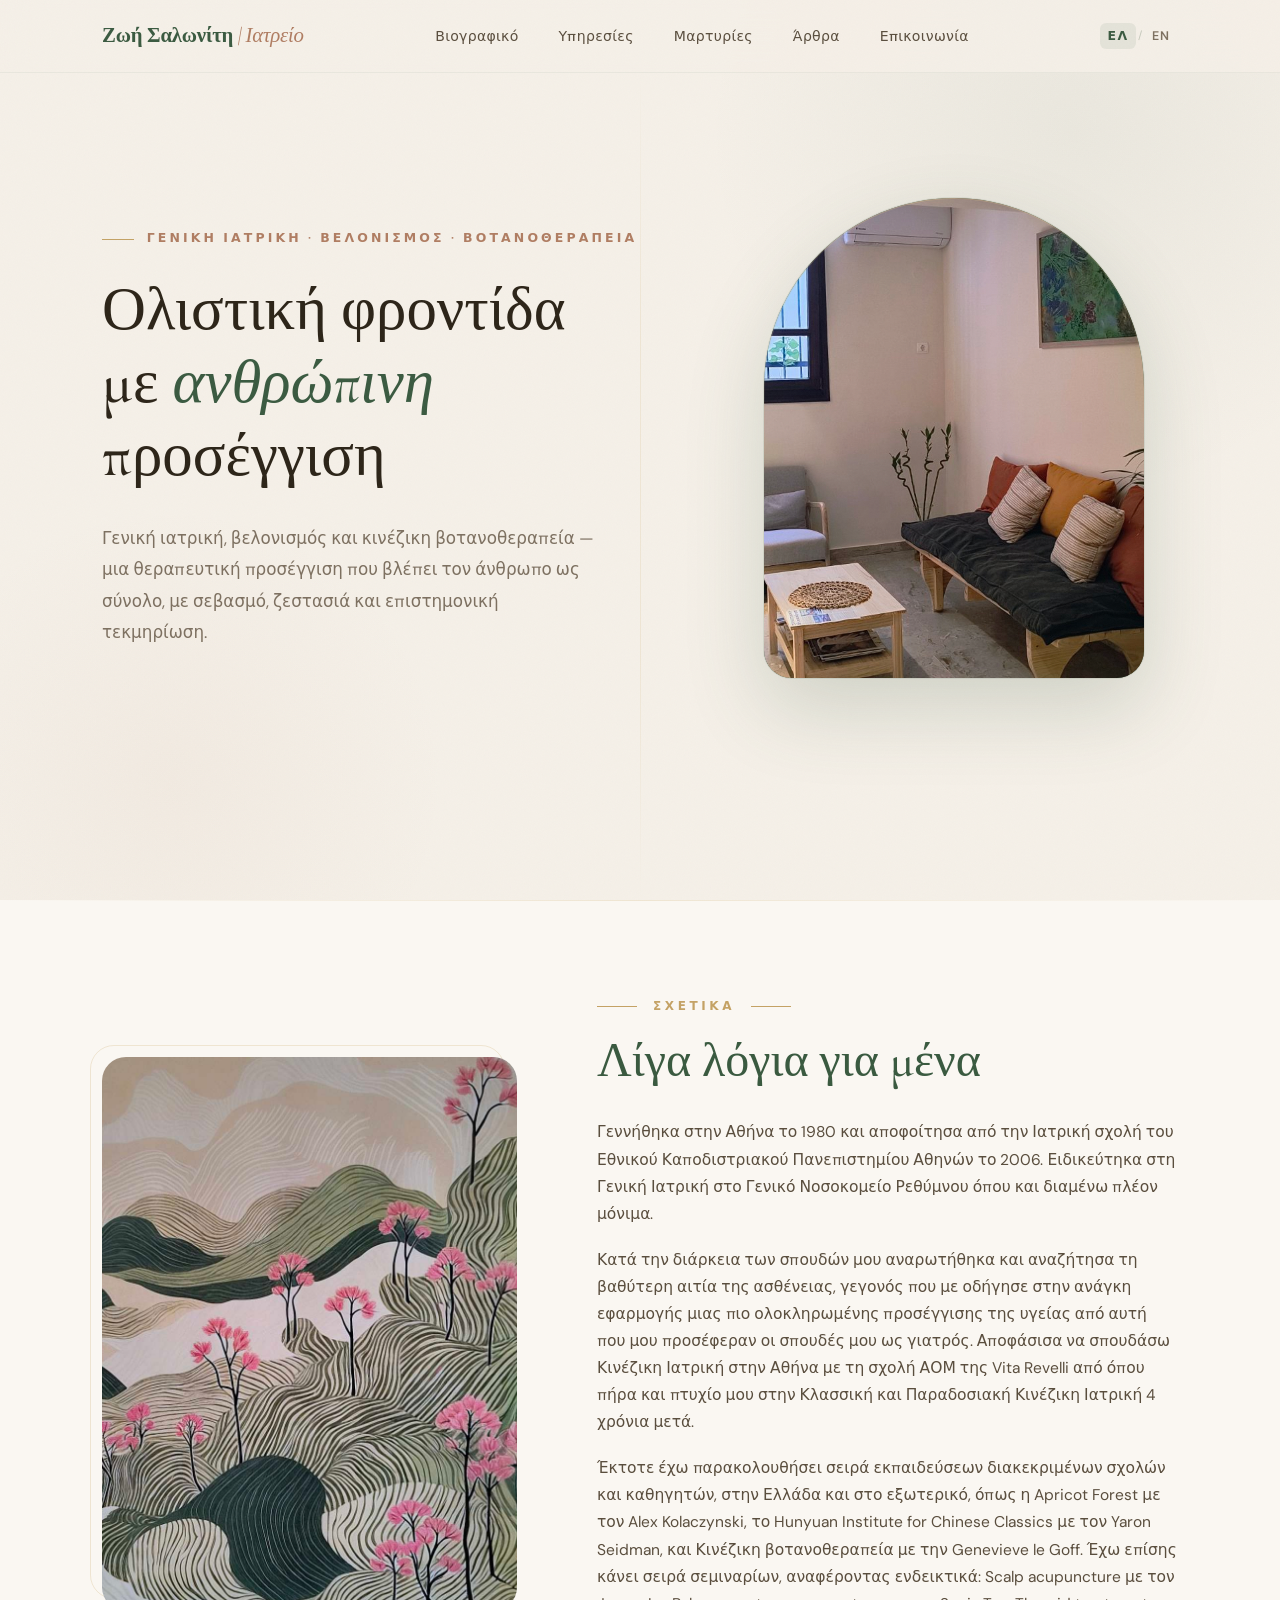
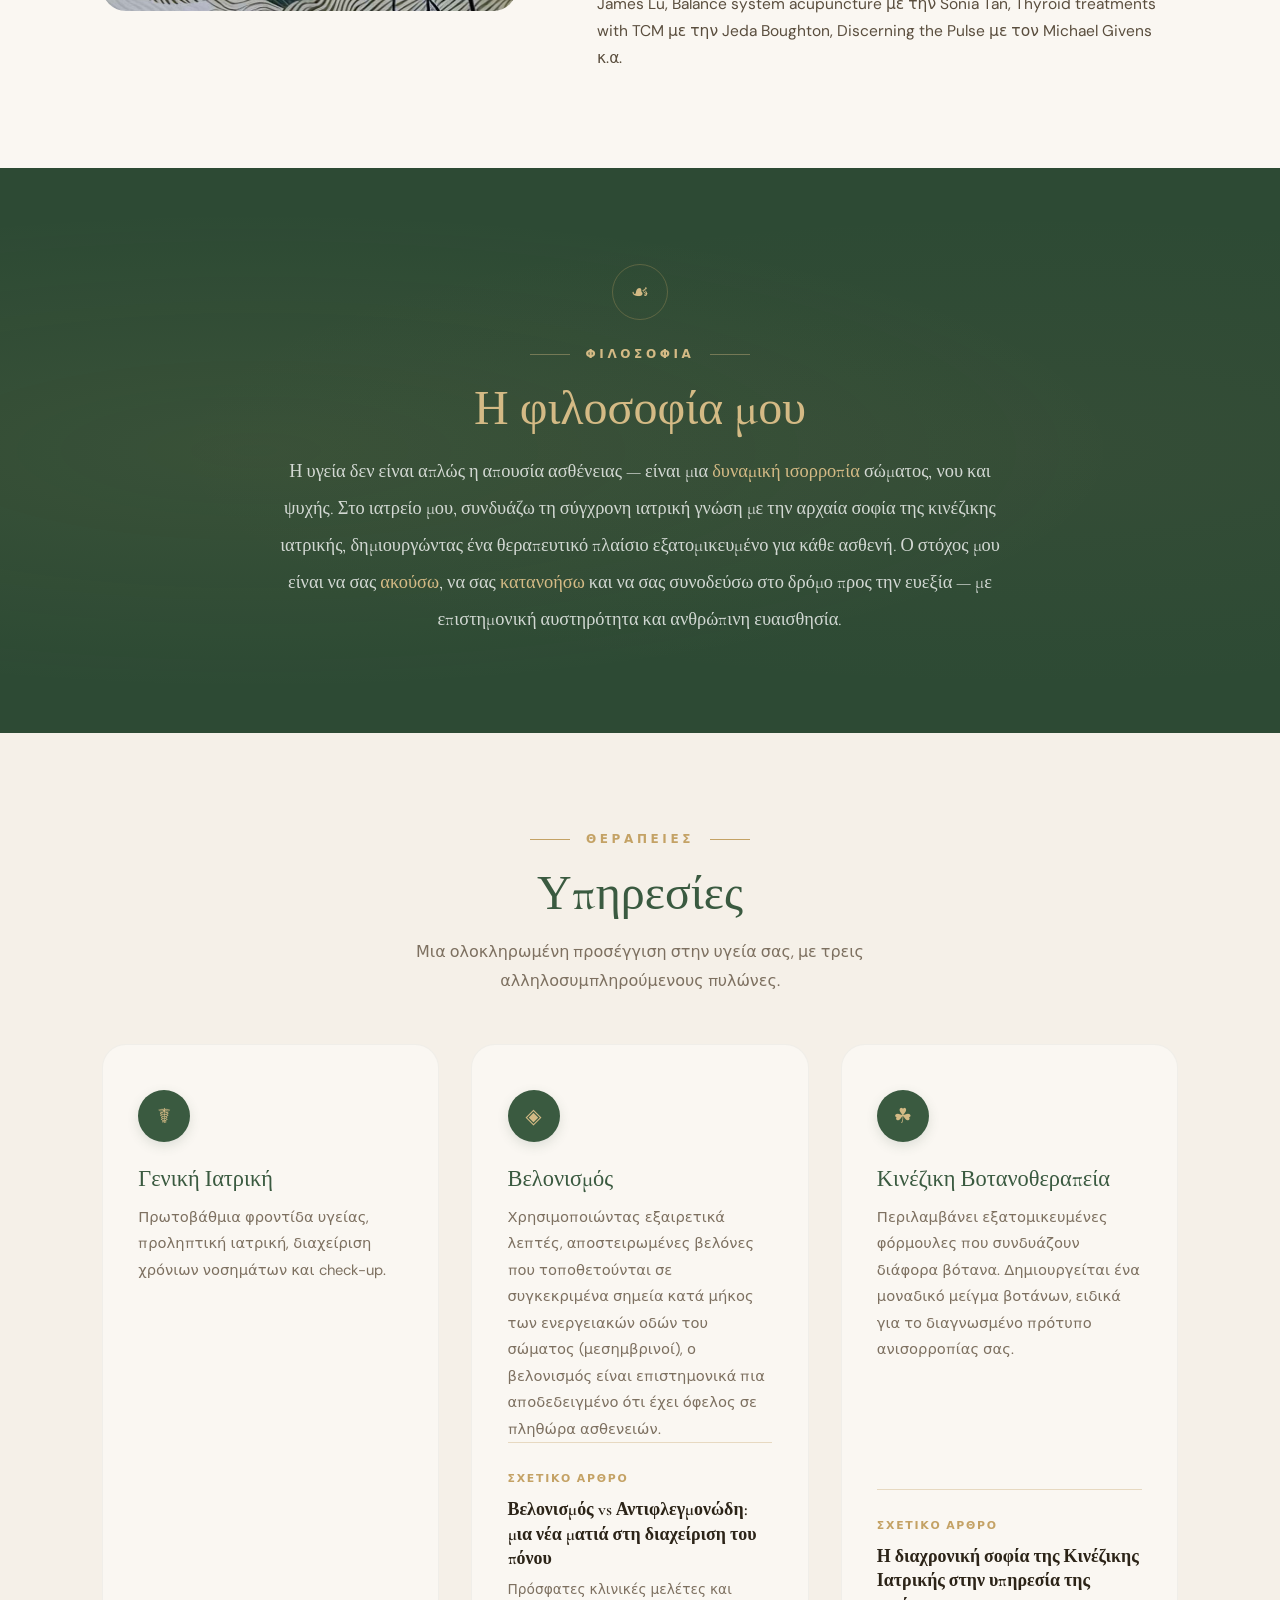
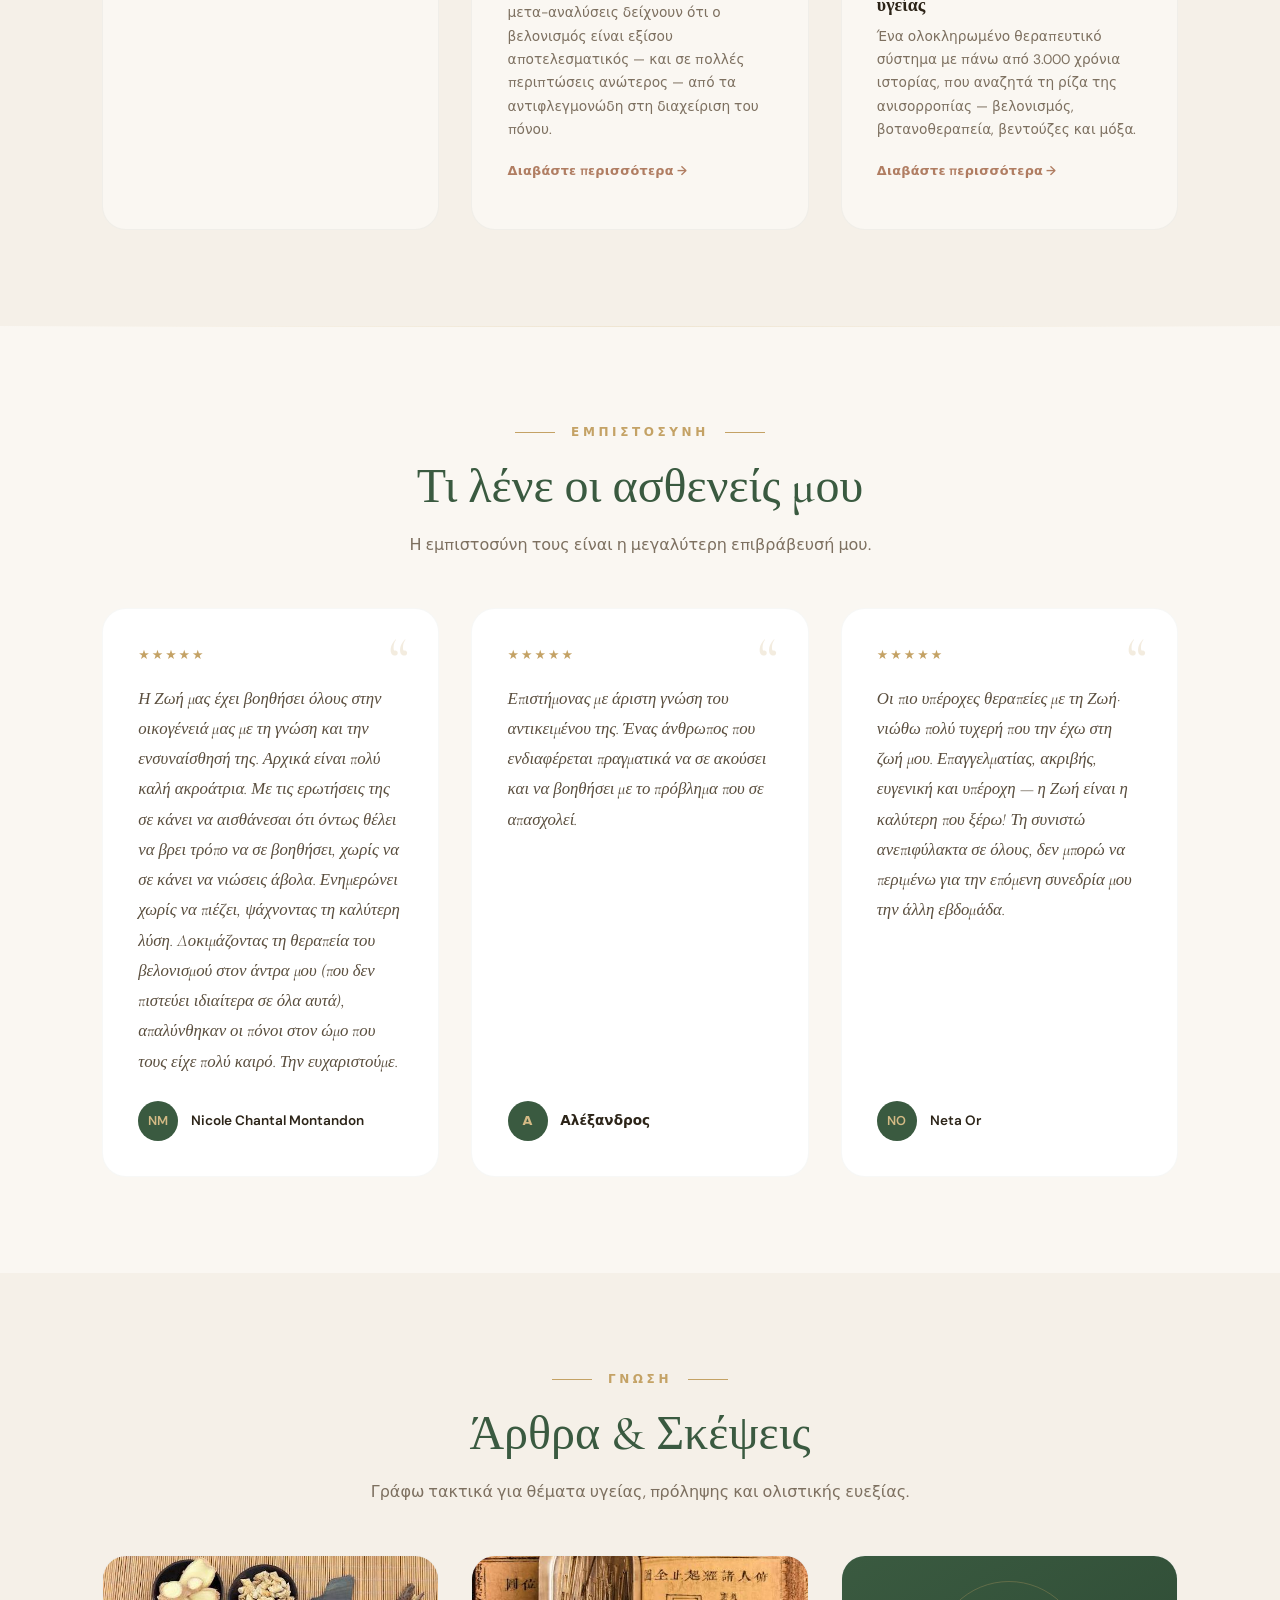
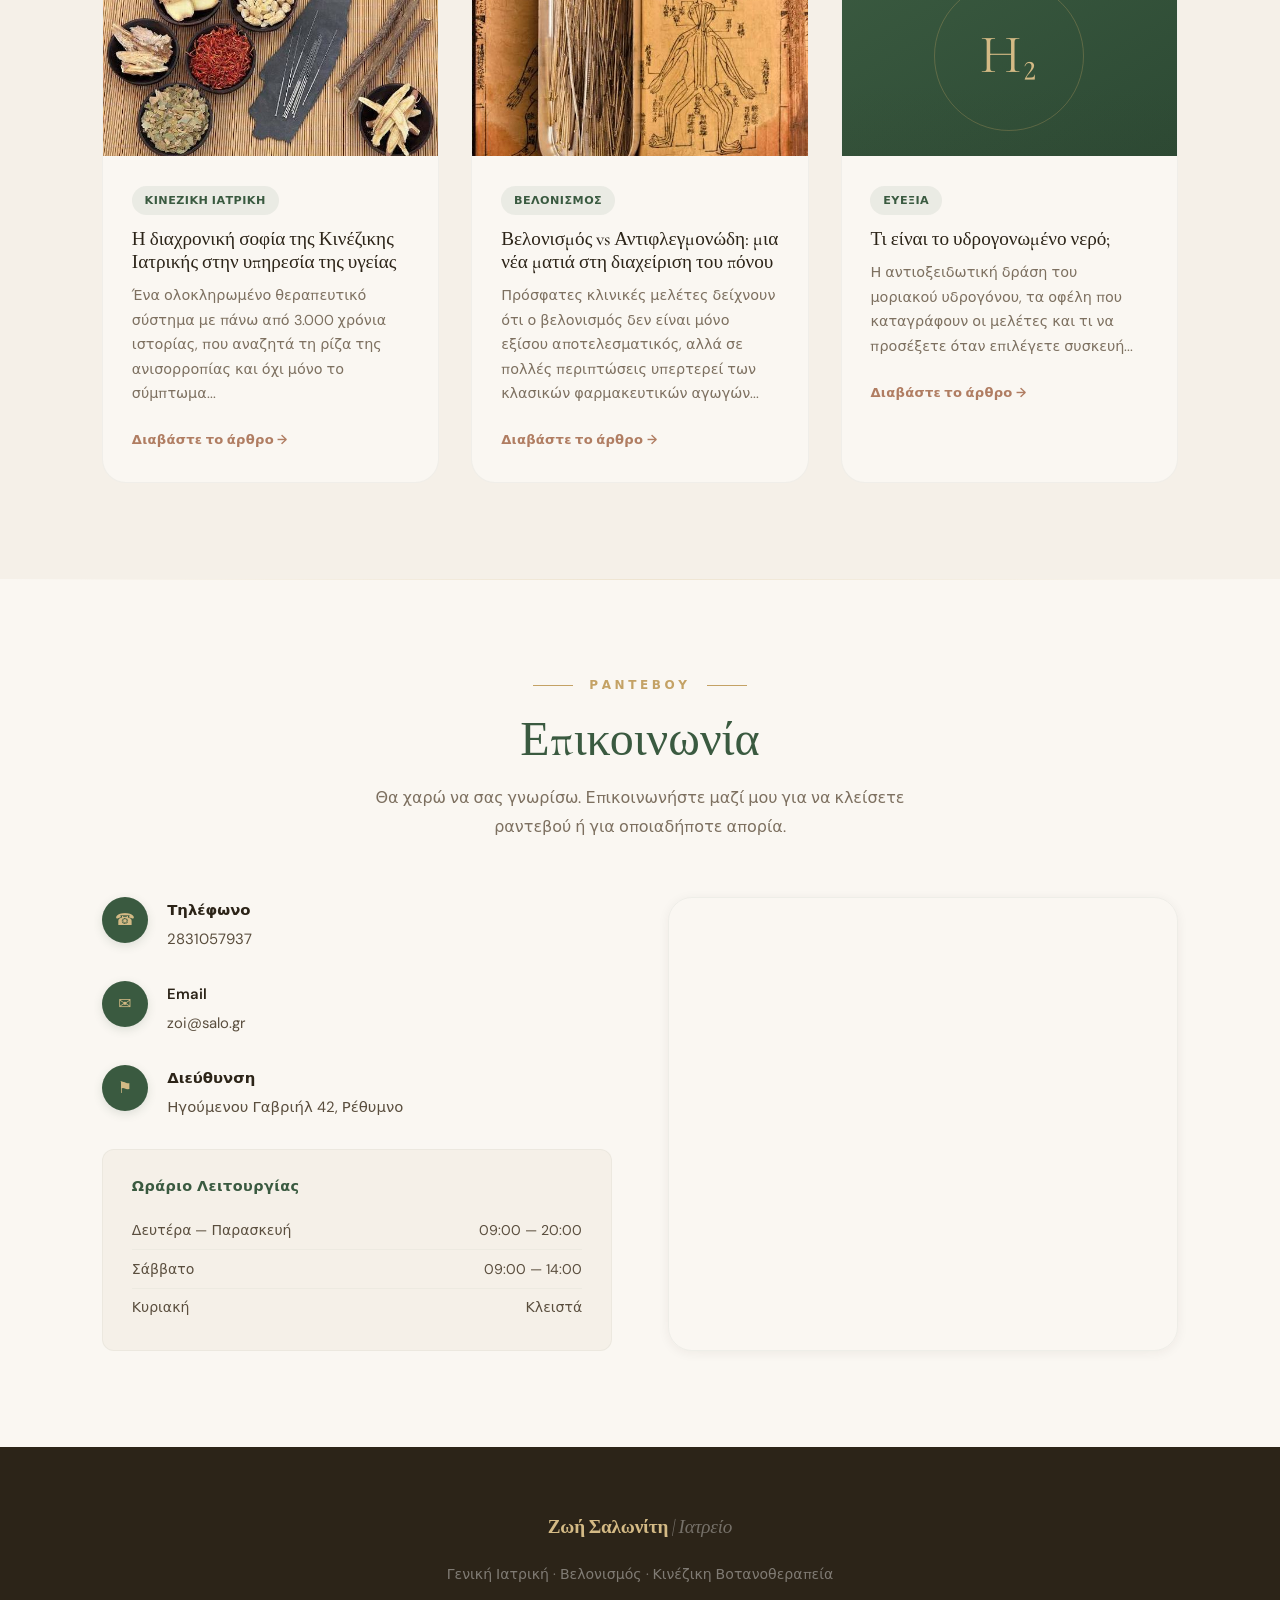
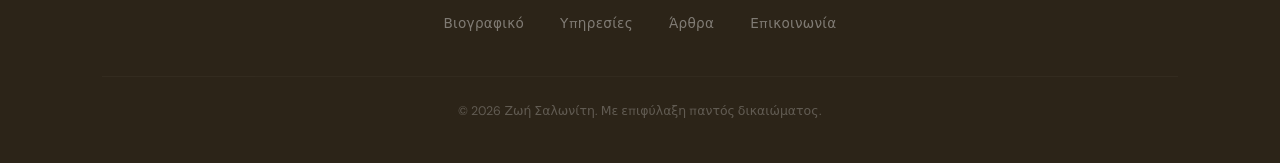
==== commit 54a884d4: "Minor changes requested via email" ====
--- a/index.html
+++ b/index.html
@@ -1,9 +1,15 @@
 <!DOCTYPE html>
-<html lang="el">
+<html lang="el" data-lang="el"
+      data-title-el="Ζωή Σαλωνίτη — Γενική Ιατρική · Βελονισμός · Κινέζικη Βοτανοθεραπεία"
+      data-title-en="Zoi Saloniti — General Medicine · Acupuncture · Chinese Herbal Medicine"
+      data-description-el="Ιατρείο στο Ρέθυμνο: γενική ιατρική, βελονισμός και κινέζικη βοτανοθεραπεία. Μια ολιστική προσέγγιση της υγείας με ανθρώπινη φροντίδα και επιστημονική τεκμηρίωση."
+      data-description-en="Practice in Rethymno, Crete: general medicine, acupuncture and Chinese herbal medicine. A holistic approach to health, with genuine care and scientific grounding.">
 <head>
     <meta charset="UTF-8">
     <meta name="viewport" content="width=device-width, initial-scale=1.0">
     <title>Ζωή Σαλωνίτη — Γενική Ιατρική · Βελονισμός · Κινέζικη Βοτανοθεραπεία</title>
+    <meta name="description" content="Ιατρείο στο Ρέθυμνο: γενική ιατρική, βελονισμός και κινέζικη βοτανοθεραπεία. Μια ολιστική προσέγγιση της υγείας με ανθρώπινη φροντίδα και επιστημονική τεκμηρίωση.">
+    <script src="lang.js"></script>
     <link rel="preconnect" href="https://fonts.googleapis.com">
     <link rel="preconnect" href="https://fonts.gstatic.com" crossorigin>
     <link href="https://fonts.googleapis.com/css2?family=Cormorant+Garamond:ital,wght@0,400;0,500;0,600;0,700;1,400;1,500&family=DM+Sans:ital,wght@0,400;0,500;0,600;0,700;1,400&display=swap" rel="stylesheet">
@@ -37,6 +43,10 @@
 
         html { scroll-behavior: smooth; }
 
+        /* ── Bilingual content: only the active language is displayed ── */
+        html[data-lang="el"] [data-lang="en"],
+        html[data-lang="en"] [data-lang="el"] { display: none !important; }
+
         body {
             font-family: 'DM Sans', system-ui, sans-serif;
             color: var(--text);
@@ -134,7 +144,7 @@
             font-size: 1.3rem; font-weight: 600; color: var(--forest);
             text-decoration: none; letter-spacing: -.01em;
         }
-        .logo span {
+        .logo .logo-sub {
             color: var(--clay);
             font-weight: 400;
             font-style: italic;
@@ -153,6 +163,23 @@
             border-radius: 1px; transition: width .3s;
         }
         .nav-links a:hover::after { width: 100%; }
+
+        /* ── Language switch ── */
+        .nav-right { display: flex; align-items: center; gap: 1rem; }
+        .lang-switch { display: flex; align-items: center; gap: .15rem; }
+        .lang-btn {
+            background: none; border: none; cursor: pointer;
+            font-family: inherit; font-size: .78rem; font-weight: 600;
+            letter-spacing: .12em; text-transform: uppercase;
+            color: var(--text-light);
+            padding: .3rem .45rem; border-radius: 6px;
+            transition: color .3s, background .3s;
+        }
+        .lang-btn:hover { color: var(--forest); }
+        .lang-btn[aria-pressed="true"] {
+            color: var(--forest); background: rgba(58,90,64,.08);
+        }
+        .lang-sep { color: rgba(58,90,64,.25); font-size: .7rem; }
 
         .hamburger {
             display: none; background: none; border: none; cursor: pointer;
@@ -206,6 +233,14 @@
             font-style: italic; color: var(--forest);
             font-weight: 500;
         }
+        /* Cormorant's Latin glyphs have a smaller x-height than its Greek ones,
+           so English headings need a nudge to look the same size. */
+        html[data-lang="en"] .hero-text h1 {
+            font-size: clamp(2.6rem, 5.45vw, 4.15rem);
+        }
+        html[data-lang="en"] h2.section-title {
+            font-size: clamp(2.15rem, 4.35vw, 3.25rem);
+        }
         .hero-tagline {
             display: flex; align-items: center; gap: .8rem;
             margin-bottom: 1.5rem;
@@ -225,7 +260,7 @@
         }
         .hero-text p {
             font-size: 1.05rem; color: var(--text-light);
-            margin-bottom: 2.5rem; max-width: 500px;
+            max-width: 500px;
             line-height: 1.85;
         }
         .hero-photo {
@@ -266,32 +301,6 @@
             border-radius: 160px 160px 0 0;
         }
 
-        .btn-group { display: flex; gap: 1rem; flex-wrap: wrap; }
-        .btn {
-            display: inline-flex; align-items: center; gap: .5rem;
-            padding: .9rem 2.2rem; border-radius: 50px;
-            text-decoration: none; font-weight: 600; font-size: .9rem;
-            transition: all .4s cubic-bezier(.25,.8,.25,1);
-            cursor: pointer; border: none;
-            letter-spacing: .02em;
-        }
-        .btn-primary {
-            background: var(--forest); color: var(--white);
-            box-shadow: 0 4px 20px rgba(58,90,64,.25);
-        }
-        .btn-primary:hover {
-            background: var(--forest-deep);
-            transform: translateY(-2px);
-            box-shadow: 0 8px 30px rgba(58,90,64,.3);
-        }
-        .btn-outline {
-            background: transparent; color: var(--forest);
-            border: 1.5px solid var(--forest);
-        }
-        .btn-outline:hover {
-            background: var(--forest); color: var(--white);
-        }
-
         /* ── About ── */
         .about { background: var(--cream); }
         .about::before {
@@ -332,20 +341,7 @@
             margin-bottom: 1.2em; color: var(--text-mid);
             font-size: .97rem;
         }
-        .about-text p:last-of-type { margin-bottom: 2em; }
-        .credentials { list-style: none; }
-        .credentials li {
-            padding: .55rem 0; padding-left: 1.8em; position: relative;
-            color: var(--text-mid); font-size: .93rem;
-        }
-        .credentials li::before {
-            content: '';
-            position: absolute; left: 0; top: 1em;
-            width: 8px; height: 8px;
-            border: 1.5px solid var(--gold);
-            border-radius: 50%;
-            background: transparent;
-        }
+        .about-text p:last-of-type { margin-bottom: 0; }
 
         /* ── Mission ── */
         .mission {
@@ -394,6 +390,7 @@
             background: var(--cream);
             border-radius: var(--radius-lg); padding: 2.8rem 2.2rem;
             text-align: left;
+            display: flex; flex-direction: column;
             transition: transform .4s cubic-bezier(.25,.8,.25,1), box-shadow .4s;
             border: 1px solid rgba(58,90,64,.05);
             position: relative;
@@ -425,6 +422,33 @@
             font-weight: 500;
         }
         .service-card p { font-size: .92rem; color: var(--text-light); line-height: 1.8; }
+
+        /* Preview of the related article inside a service card */
+        .service-article {
+            display: block; text-decoration: none; color: inherit;
+            margin-top: auto; padding-top: 1.6rem;
+            border-top: 1px solid rgba(196,162,101,.35);
+        }
+        .service-article-label {
+            display: block; font-size: .68rem; font-weight: 600;
+            letter-spacing: .16em; text-transform: uppercase;
+            color: var(--gold); margin-bottom: .6rem;
+        }
+        .service-article h4 {
+            font-family: 'Cormorant Garamond', Georgia, serif;
+            font-size: 1.12rem; font-weight: 600; line-height: 1.35;
+            color: var(--text); margin-bottom: .5rem;
+            transition: color .3s;
+        }
+        .service-article p {
+            font-size: .86rem; line-height: 1.7; margin-bottom: .9rem;
+        }
+        .service-more {
+            font-size: .8rem; font-weight: 600; color: var(--clay);
+            letter-spacing: .02em; transition: color .3s;
+        }
+        .service-article:hover h4 { color: var(--forest); }
+        .service-article:hover .service-more { color: var(--clay-dark); }
 
         /* ── Testimonials ── */
         .testimonials { background: var(--cream); }
@@ -443,12 +467,14 @@
             border-radius: var(--radius-lg); padding: 2.2rem;
             position: relative;
             border: 1px solid rgba(58,90,64,.04);
+            text-align: left;
+            display: flex; flex-direction: column;
         }
         .testimonial-card::before {
             content: '\201C';
-            position: absolute; top: 1rem; left: 1.5rem;
+            position: absolute; top: 1.2rem; right: 1.8rem;
             font-size: 4rem; color: var(--gold);
-            opacity: .25;
+            opacity: .2;
             font-family: 'Cormorant Garamond', Georgia, serif;
             line-height: 1;
         }
@@ -458,10 +484,11 @@
             font-family: 'Cormorant Garamond', serif;
             font-size: 1.05rem;
             line-height: 1.8;
-            margin-bottom: 1.5rem; padding-top: 1.2rem;
+            margin-bottom: 1.5rem; padding-top: .6rem;
         }
         .testimonial-author {
             display: flex; align-items: center; gap: .8rem;
+            margin-top: auto;
         }
         .author-avatar {
             width: 40px; height: 40px; border-radius: 50%;
@@ -480,6 +507,7 @@
             display: grid; grid-template-columns: repeat(3, 1fr); gap: 2rem;
         }
         .article-card {
+            display: block; text-decoration: none; color: inherit;
             background: var(--cream); border-radius: var(--radius-lg); overflow: hidden;
             transition: transform .4s cubic-bezier(.25,.8,.25,1), box-shadow .4s;
             border: 1px solid rgba(58,90,64,.05);
@@ -497,6 +525,25 @@
             position: relative;
             overflow: hidden;
         }
+        .article-thumb img {
+            width: 100%; height: 100%; object-fit: cover; display: block;
+        }
+        .article-thumb-deco {
+            background: linear-gradient(150deg, var(--forest) 0%, var(--forest-deep) 100%);
+        }
+        .article-thumb-deco span {
+            font-family: 'Cormorant Garamond', serif;
+            font-size: 3.4rem; font-style: normal;
+            color: var(--gold-light);
+            letter-spacing: .04em;
+            position: relative; z-index: 1;
+        }
+        .article-thumb-deco::before {
+            content: '';
+            position: absolute;
+            width: 150px; height: 150px; border-radius: 50%;
+            border: 1px solid rgba(196,162,101,.3);
+        }
         /* Subtle decorative overlay on article thumbs */
         .article-thumb::after {
             content: '';
@@ -515,7 +562,11 @@
             color: var(--text); font-weight: 500;
         }
         .article-body p { font-size: .9rem; color: var(--text-light); margin-bottom: 1.2rem; line-height: 1.7; }
-        .article-date { font-size: .8rem; color: var(--clay); }
+        .article-more {
+            font-size: .82rem; color: var(--clay); font-weight: 600;
+            letter-spacing: .02em;
+        }
+        .article-card:hover .article-more { color: var(--clay-dark); }
 
         /* ── Contact ── */
         .contact { background: var(--cream); }
@@ -590,7 +641,7 @@
             color: var(--gold-light); margin-bottom: .5rem; display: inline-block;
             font-size: 1.2rem;
         }
-        footer .logo span { color: rgba(255,255,255,.35); }
+        footer .logo .logo-sub { color: rgba(255,255,255,.35); }
         footer .tagline {
             margin-top: .6rem;
             color: rgba(255,255,255,.4);
@@ -637,7 +688,6 @@
             .hero .container { grid-template-columns: 1fr; text-align: center; gap: 3rem; }
             .hero-text p { margin-left: auto; margin-right: auto; }
             .hero-tagline { justify-content: center; }
-            .btn-group { justify-content: center; }
             .hero-photo { order: -1; }
             .photo-frame { width: 280px; height: 350px; }
             .hero-line { display: none; }
@@ -673,17 +723,27 @@
 <!-- ════════ Navigation ════════ -->
 <nav id="navbar">
     <div class="container">
-        <a href="#" class="logo">Ζωή Σαλωνίτη <span>| Ιατρείο</span></a>
+        <a href="#" class="logo">
+            <span data-lang="el">Ζωή Σαλωνίτη <span class="logo-sub">| Ιατρείο</span></span>
+            <span data-lang="en">Zoi Saloniti <span class="logo-sub">| Practice</span></span>
+        </a>
         <ul class="nav-links" id="navLinks">
-            <li><a href="#about">Βιογραφικό</a></li>
-            <li><a href="#services">Υπηρεσίες</a></li>
-            <li><a href="#testimonials">Μαρτυρίες</a></li>
-            <li><a href="#articles">Άρθρα</a></li>
-            <li><a href="#contact">Επικοινωνία</a></li>
+            <li><a href="#about"><span data-lang="el">Βιογραφικό</span><span data-lang="en">About</span></a></li>
+            <li><a href="#services"><span data-lang="el">Υπηρεσίες</span><span data-lang="en">Services</span></a></li>
+            <li><a href="#testimonials"><span data-lang="el">Μαρτυρίες</span><span data-lang="en">Testimonials</span></a></li>
+            <li><a href="#articles"><span data-lang="el">Άρθρα</span><span data-lang="en">Articles</span></a></li>
+            <li><a href="#contact"><span data-lang="el">Επικοινωνία</span><span data-lang="en">Contact</span></a></li>
         </ul>
-        <button class="hamburger" id="hamburger" aria-label="Menu">
-            <span></span><span></span><span></span>
-        </button>
+        <div class="nav-right">
+            <div class="lang-switch" role="group" aria-label="Γλώσσα / Language">
+                <button type="button" class="lang-btn" data-set-lang="el" aria-pressed="true" lang="el">ΕΛ</button>
+                <span class="lang-sep" aria-hidden="true">/</span>
+                <button type="button" class="lang-btn" data-set-lang="en" aria-pressed="false" lang="en">EN</button>
+            </div>
+            <button class="hamburger" id="hamburger" aria-label="Menu">
+                <span></span><span></span><span></span>
+            </button>
+        </div>
     </div>
 </nav>
 
@@ -693,14 +753,13 @@
     <div class="container">
         <div class="hero-text">
             <div class="hero-tagline">
-                <span>Γενική Ιατρική &middot; Βελονισμός &middot; Βοτανοθεραπεία</span>
-            </div>
-            <h1>Ολιστική φροντίδα<br>με <em>ανθρώπινη</em> προσέγγιση</h1>
-            <p>Γενική ιατρική, βελονισμός και κινέζικη βοτανοθεραπεία — μια θεραπευτική προσέγγιση που βλέπει τον άνθρωπο ως σύνολο, με σεβασμό, ζεστασιά και επιστημονική τεκμηρίωση.</p>
-            <div class="btn-group">
-                <a href="#contact" class="btn btn-primary">Κλείστε Ραντεβού</a>
-                <a href="#about" class="btn btn-outline">Γνωρίστε με</a>
-            </div>
+                <span data-lang="el">Γενική Ιατρική &middot; Βελονισμός &middot; Βοτανοθεραπεία</span>
+                <span data-lang="en">General Medicine &middot; Acupuncture &middot; Herbal Medicine</span>
+            </div>
+            <h1 data-lang="el">Ολιστική φροντίδα<br>με <em>ανθρώπινη</em> προσέγγιση</h1>
+            <h1 data-lang="en">Holistic care<br>with a <em>human</em> approach</h1>
+            <p data-lang="el">Γενική ιατρική, βελονισμός και κινέζικη βοτανοθεραπεία — μια θεραπευτική προσέγγιση που βλέπει τον άνθρωπο ως σύνολο, με σεβασμό, ζεστασιά και επιστημονική τεκμηρίωση.</p>
+            <p data-lang="en">General medicine, acupuncture and Chinese herbal medicine — a therapeutic approach that sees the person as a whole, with respect, warmth and scientific grounding.</p>
         </div>
         <div class="hero-photo">
             <div class="photo-frame">
@@ -716,24 +775,26 @@
         <div class="about-grid">
             <div class="about-image-wrap reveal">
                 <div class="about-image">
-                    <img src="img/examine_room.jpg" alt="Εξεταστήριο ιατρείου" style="width:100%;height:100%;object-fit:cover;">
+                    <img src="img/office_wallpaper.jpg" alt="Τοιχογραφία στον χώρο του ιατρείου" style="width:100%;height:100%;object-fit:cover;">
                 </div>
             </div>
             <div class="about-text reveal reveal-delay-1">
                 <div class="section-ornament" style="justify-content: flex-start;">
-                    <span>Σχετικά</span>
-                </div>
-                <h2 class="section-title">Λίγα λόγια για μένα</h2>
-                <p>Γεννήθηκα στην Αθήνα το 1980 και αποφοίτησα από την Ιατρική σχολή του Εθνικού Καποδιστριακού Πανεπιστημίου Αθηνών το 2006. Ειδικεύτηκα στη Γενική Ιατρική στο Γενικό Νοσοκομείο Ρεθύμνου όπου και διαμένω πλέον μόνιμα.</p>
-                <p>Κατά την διάρκεια των σπουδών μου αναρωτήθηκα και αναζήτησα τη βαθύτερη αιτία της ασθένειας, γεγονός που με οδήγησε στην ανάγκη εφαρμογής μιας πιο ολοκληρωμένης προσέγγισης της υγείας από αυτή που μου προσέφεραν οι σπουδές μου ως γιατρός. Αποφάσισα να σπουδάσω Κινέζικη Ιατρική στην Αθήνα με τη σχολή ΑΟΜ της Vita Revelli από όπου πήρα και πτυχίο μου στην Κλασσική και Παραδοσιακή Κινέζικη Ιατρική 4 χρόνια μετά.</p>
-                <p>Έκτοτε έχω παρακολουθήσει σειρά εκπαιδεύσεων διακεκριμένων σχολών και καθηγητών, στην Ελλάδα και στο εξωτερικό, όπως η Apricot Forest με τον Alex Kolaczynski, το Hunyuan Institute for Chinese Classics με τον Yaron Seidman, και Κινέζικη βοτανοθεραπεία με την Genevieve le Goff. Έχω επίσης κάνει σειρά σεμιναρίων, αναφέροντας ενδεικτικά: Scalp acupuncture με τον James Lu, Balance system acupuncture με την Sonia Tan, Thyroid treatments with TCM με την Jeda Boughton, Discerning the Pulse με τον Michael Givens κ.α.</p>
-                <ul class="credentials">
-                    <li>Πτυχίο Ιατρικής — ΕΚΠΑ</li>
-                    <li>Ειδικότητα Γενικής Ιατρικής</li>
-                    <li>Δίπλωμα Βελονισμού — Διεθνής Πιστοποίηση</li>
-                    <li>Εξειδίκευση Κινέζικης Βοτανοθεραπείας</li>
-                    <li>Μέλος Ελληνικής Εταιρείας Βελονισμού</li>
-                </ul>
+                    <span data-lang="el">Σχετικά</span>
+                    <span data-lang="en">About</span>
+                </div>
+                <h2 class="section-title" data-lang="el">Λίγα λόγια για μένα</h2>
+                <h2 class="section-title" data-lang="en">A few words about me</h2>
+                <div data-lang="el">
+                    <p>Γεννήθηκα στην Αθήνα το 1980 και αποφοίτησα από την Ιατρική σχολή του Εθνικού Καποδιστριακού Πανεπιστημίου Αθηνών το 2006. Ειδικεύτηκα στη Γενική Ιατρική στο Γενικό Νοσοκομείο Ρεθύμνου όπου και διαμένω πλέον μόνιμα.</p>
+                    <p>Κατά την διάρκεια των σπουδών μου αναρωτήθηκα και αναζήτησα τη βαθύτερη αιτία της ασθένειας, γεγονός που με οδήγησε στην ανάγκη εφαρμογής μιας πιο ολοκληρωμένης προσέγγισης της υγείας από αυτή που μου προσέφεραν οι σπουδές μου ως γιατρός. Αποφάσισα να σπουδάσω Κινέζικη Ιατρική στην Αθήνα με τη σχολή ΑΟΜ της Vita Revelli από όπου πήρα και πτυχίο μου στην Κλασσική και Παραδοσιακή Κινέζικη Ιατρική 4 χρόνια μετά.</p>
+                    <p>Έκτοτε έχω παρακολουθήσει σειρά εκπαιδεύσεων διακεκριμένων σχολών και καθηγητών, στην Ελλάδα και στο εξωτερικό, όπως η Apricot Forest με τον Alex Kolaczynski, το Hunyuan Institute for Chinese Classics με τον Yaron Seidman, και Κινέζικη βοτανοθεραπεία με την Genevieve le Goff. Έχω επίσης κάνει σειρά σεμιναρίων, αναφέροντας ενδεικτικά: Scalp acupuncture με τον James Lu, Balance system acupuncture με την Sonia Tan, Thyroid treatments with TCM με την Jeda Boughton, Discerning the Pulse με τον Michael Givens κ.α.</p>
+                </div>
+                <div data-lang="en">
+                    <p>I was born in Athens in 1980 and graduated from the Medical School of the National and Kapodistrian University of Athens in 2006. I trained as a specialist in General Medicine at the General Hospital of Rethymno, where I now live permanently.</p>
+                    <p>During my studies I kept asking about — and looking for — the deeper cause of illness. That search led me to the need for a more complete approach to health than the one my medical studies had offered me. I decided to study Chinese Medicine in Athens at Vita Revelli's AOM school, where four years later I received my diploma in Classical and Traditional Chinese Medicine.</p>
+                    <p>Since then I have attended a series of trainings with distinguished schools and teachers, in Greece and abroad: Apricot Forest with Alex Kolaczynski, the Hunyuan Institute for Chinese Classics with Yaron Seidman, and Chinese herbal medicine with Genevieve le Goff. I have also completed numerous seminars, including Scalp Acupuncture with James Lu, Balance System Acupuncture with Sonia Tan, Thyroid Treatments with TCM with Jeda Boughton and Discerning the Pulse with Michael Givens, among others.</p>
+                </div>
             </div>
         </div>
     </div>
@@ -744,11 +805,16 @@
     <div class="container text-center">
         <div class="mission-icon reveal">&#9753;</div>
         <div class="section-ornament reveal">
-            <span>Φιλοσοφία</span>
-        </div>
-        <h2 class="section-title reveal">Η φιλοσοφία μου</h2>
-        <p class="mission-text reveal reveal-delay-1">
+            <span data-lang="el">Φιλοσοφία</span>
+            <span data-lang="en">Philosophy</span>
+        </div>
+        <h2 class="section-title reveal" data-lang="el">Η φιλοσοφία μου</h2>
+        <h2 class="section-title reveal" data-lang="en">My philosophy</h2>
+        <p class="mission-text reveal reveal-delay-1" data-lang="el">
             Η υγεία δεν είναι απλώς η απουσία ασθένειας — είναι μια <em>δυναμική ισορροπία</em> σώματος, νου και ψυχής. Στο ιατρείο μου, συνδυάζω τη σύγχρονη ιατρική γνώση με την αρχαία σοφία της κινέζικης ιατρικής, δημιουργώντας ένα θεραπευτικό πλαίσιο εξατομικευμένο για κάθε ασθενή. Ο στόχος μου είναι να σας <em>ακούσω</em>, να σας <em>κατανοήσω</em> και να σας συνοδεύσω στο δρόμο προς την ευεξία — με επιστημονική αυστηρότητα και ανθρώπινη ευαισθησία.
+        </p>
+        <p class="mission-text reveal reveal-delay-1" data-lang="en">
+            Health is not simply the absence of illness — it is a <em>dynamic balance</em> of body, mind and spirit. In my practice I combine modern medical knowledge with the ancient wisdom of Chinese medicine, creating a therapeutic framework tailored to each patient. My aim is to <em>listen</em> to you, to <em>understand</em> you and to walk with you on the way towards well-being — with scientific rigour and human sensitivity.
         </p>
     </div>
 </section>
@@ -757,25 +823,54 @@
 <section class="services" id="services">
     <div class="container text-center">
         <div class="section-ornament reveal">
-            <span>Θεραπείες</span>
-        </div>
-        <h2 class="section-title reveal">Υπηρεσίες</h2>
-        <p class="section-subtitle reveal">Μια ολοκληρωμένη προσέγγιση στην υγεία σας, με τρεις αλληλοσυμπληρούμενους πυλώνες.</p>
+            <span data-lang="el">Θεραπείες</span>
+            <span data-lang="en">Treatments</span>
+        </div>
+        <h2 class="section-title reveal" data-lang="el">Υπηρεσίες</h2>
+        <h2 class="section-title reveal" data-lang="en">Services</h2>
+        <p class="section-subtitle reveal" data-lang="el">Μια ολοκληρωμένη προσέγγιση στην υγεία σας, με τρεις αλληλοσυμπληρούμενους πυλώνες.</p>
+        <p class="section-subtitle reveal" data-lang="en">A complete approach to your health, built on three complementary pillars.</p>
         <div class="services-grid">
             <div class="service-card reveal reveal-delay-1">
                 <div class="service-icon">&#9764;</div>
-                <h3>Γενική Ιατρική</h3>
-                <p>Πρωτοβάθμια φροντίδα υγείας, προληπτική ιατρική, διαχείριση χρόνιων νοσημάτων και check-up. Μια σχέση εμπιστοσύνης που χτίζεται με τον χρόνο.</p>
+                <h3 data-lang="el">Γενική Ιατρική</h3>
+                <h3 data-lang="en">General Medicine</h3>
+                <p data-lang="el">Πρωτοβάθμια φροντίδα υγείας, προληπτική ιατρική, διαχείριση χρόνιων νοσημάτων και check-up.</p>
+                <p data-lang="en">Primary health care, preventive medicine, management of chronic conditions and check-ups.</p>
             </div>
             <div class="service-card reveal reveal-delay-2">
                 <div class="service-icon">&#9672;</div>
-                <h3>Βελονισμός</h3>
-                <p>Θεραπεία πόνου, αντιμετώπιση άγχους, αϋπνίας, ημικρανιών και λειτουργικών διαταραχών μέσω του κλασικού βελονισμού, με βάση τις αρχές της παραδοσιακής κινέζικης ιατρικής.</p>
+                <h3 data-lang="el">Βελονισμός</h3>
+                <h3 data-lang="en">Acupuncture</h3>
+                <p data-lang="el">Χρησιμοποιώντας εξαιρετικά λεπτές, αποστειρωμένες βελόνες που τοποθετούνται σε συγκεκριμένα σημεία κατά μήκος των ενεργειακών οδών του σώματος (μεσημβρινοί), ο βελονισμός είναι επιστημονικά πια αποδεδειγμένο ότι έχει όφελος σε πληθώρα ασθενειών.</p>
+                <p data-lang="en">Using extremely fine, sterile needles placed at specific points along the body's energy pathways (meridians), acupuncture is now scientifically proven to be of benefit in a wide range of conditions.</p>
+                <a class="service-article" href="arthra/velonismos-vs-antiflegmonodi.html">
+                    <span class="service-article-label" data-lang="el">Σχετικό άρθρο</span>
+                    <span class="service-article-label" data-lang="en">Related article</span>
+                    <h4 data-lang="el">Βελονισμός vs Αντιφλεγμονώδη: μια νέα ματιά στη διαχείριση του πόνου</h4>
+                    <h4 data-lang="en">Acupuncture vs anti-inflammatories: a new look at pain management</h4>
+                    <p data-lang="el">Πρόσφατες κλινικές μελέτες και μετα-αναλύσεις δείχνουν ότι ο βελονισμός είναι εξίσου αποτελεσματικός — και σε πολλές περιπτώσεις ανώτερος — από τα αντιφλεγμονώδη στη διαχείριση του πόνου.</p>
+                    <p data-lang="en">Recent clinical studies and meta-analyses show that acupuncture is as effective as — and in many cases superior to — anti-inflammatory drugs in managing pain.</p>
+                    <span class="service-more" data-lang="el">Διαβάστε περισσότερα &rarr;</span>
+                    <span class="service-more" data-lang="en">Read more &rarr;</span>
+                </a>
             </div>
             <div class="service-card reveal reveal-delay-3">
                 <div class="service-icon">&#9752;</div>
-                <h3>Κινέζικη Βοτανοθεραπεία</h3>
-                <p>Εξατομικευμένα βοτανικά σκευάσματα για ενίσχυση του ανοσοποιητικού, πεπτικές διαταραχές, ορμονική ισορροπία και γενική τόνωση του οργανισμού.</p>
+                <h3 data-lang="el">Κινέζικη Βοτανοθεραπεία</h3>
+                <h3 data-lang="en">Chinese Herbal Medicine</h3>
+                <p data-lang="el">Περιλαμβάνει εξατομικευμένες φόρμουλες που συνδυάζουν διάφορα βότανα. Δημιουργείται ένα μοναδικό μείγμα βοτάνων, ειδικά για το διαγνωσμένο πρότυπο ανισορροπίας σας.</p>
+                <p data-lang="en">This involves individualised formulas that combine several herbs. A unique herbal blend is created specifically for your diagnosed pattern of imbalance.</p>
+                <a class="service-article" href="arthra/kineziki-iatriki.html">
+                    <span class="service-article-label" data-lang="el">Σχετικό άρθρο</span>
+                    <span class="service-article-label" data-lang="en">Related article</span>
+                    <h4 data-lang="el">Η διαχρονική σοφία της Κινέζικης Ιατρικής στην υπηρεσία της υγείας</h4>
+                    <h4 data-lang="en">The timeless wisdom of Chinese Medicine in the service of health</h4>
+                    <p data-lang="el">Ένα ολοκληρωμένο θεραπευτικό σύστημα με πάνω από 3.000 χρόνια ιστορίας, που αναζητά τη ρίζα της ανισορροπίας — βελονισμός, βοτανοθεραπεία, βεντούζες και μόξα.</p>
+                    <p data-lang="en">A complete therapeutic system with more than 3,000 years of history that looks for the root of the imbalance — acupuncture, herbal medicine, cupping and moxa.</p>
+                    <span class="service-more" data-lang="el">Διαβάστε περισσότερα &rarr;</span>
+                    <span class="service-more" data-lang="en">Read more &rarr;</span>
+                </a>
             </div>
         </div>
     </div>
@@ -785,41 +880,45 @@
 <section class="testimonials" id="testimonials">
     <div class="container text-center">
         <div class="section-ornament reveal">
-            <span>Εμπιστοσύνη</span>
-        </div>
-        <h2 class="section-title reveal">Τι λένε οι ασθενείς μου</h2>
-        <p class="section-subtitle reveal">Η εμπιστοσύνη τους είναι η μεγαλύτερη επιβράβευσή μου.</p>
+            <span data-lang="el">Εμπιστοσύνη</span>
+            <span data-lang="en">Trust</span>
+        </div>
+        <h2 class="section-title reveal" data-lang="el">Τι λένε οι ασθενείς μου</h2>
+        <h2 class="section-title reveal" data-lang="en">What my patients say</h2>
+        <p class="section-subtitle reveal" data-lang="el">Η εμπιστοσύνη τους είναι η μεγαλύτερη επιβράβευσή μου.</p>
+        <p class="section-subtitle reveal" data-lang="en">Their trust is my greatest reward.</p>
         <div class="testimonials-grid">
             <div class="testimonial-card reveal reveal-delay-1">
                 <div class="stars">&#9733;&#9733;&#9733;&#9733;&#9733;</div>
-                <p>Η Δρ. Σαλωνίτη είναι ο πρώτος γιατρός που πραγματικά με άκουσε. Με τον βελονισμό βρήκα ανακούφιση από χρόνιους πόνους που με ταλαιπωρούσαν χρόνια. Ένας άνθρωπος με γνήσιο ενδιαφέρον.</p>
+                <p data-lang="el">Η Ζωή μας έχει βοηθήσει όλους στην οικογένειά μας με τη γνώση και την ενσυναίσθησή της. Αρχικά είναι πολύ καλή ακροάτρια. Με τις ερωτήσεις της σε κάνει να αισθάνεσαι ότι όντως θέλει να βρει τρόπο να σε βοηθήσει, χωρίς να σε κάνει να νιώσεις άβολα. Ενημερώνει χωρίς να πιέζει, ψάχνοντας τη καλύτερη λύση. Δοκιμάζοντας τη θεραπεία του βελονισμού στον άντρα μου (που δεν πιστεύει ιδιαίτερα σε όλα αυτά), απαλύνθηκαν οι πόνοι στον ώμο που τους είχε πολύ καιρό. Την ευχαριστούμε.</p>
+                <p data-lang="en">Zoi has helped everyone in our family with her knowledge and her empathy. First of all, she is a very good listener. Her questions make you feel that she genuinely wants to find a way to help you, without ever making you feel uncomfortable. She informs you without pressing, always looking for the best solution. When my husband tried acupuncture (he is not particularly a believer in all this), the shoulder pain he had been carrying for a long time eased. We are grateful to her.</p>
                 <div class="testimonial-author">
-                    <div class="author-avatar">ΜΚ</div>
+                    <div class="author-avatar">NM</div>
                     <div class="author-info">
-                        <strong>Μαρία Κ.</strong>
-                        <span>Ασθενής εδώ και 3 χρόνια</span>
+                        <strong>Nicole Chantal Montandon</strong>
                     </div>
                 </div>
             </div>
             <div class="testimonial-card reveal reveal-delay-2">
                 <div class="stars">&#9733;&#9733;&#9733;&#9733;&#9733;</div>
-                <p>Αντιμετώπιζα έντονο άγχος και αϋπνία. Ο συνδυασμός βοτανοθεραπείας και βελονισμού μου άλλαξε την καθημερινότητα. Νιώθω ξανά ενέργεια και ηρεμία. Ευγνώμων!</p>
+                <p data-lang="el">Επιστήμονας με άριστη γνώση του αντικειμένου της. Ένας άνθρωπος που ενδιαφέρεται πραγματικά να σε ακούσει και να βοηθήσει με το πρόβλημα που σε απασχολεί.</p>
+                <p data-lang="en">A scientist with excellent command of her field. Someone who genuinely cares to listen to you and to help with the problem that concerns you.</p>
                 <div class="testimonial-author">
-                    <div class="author-avatar">ΕΛ</div>
+                    <div class="author-avatar">Α</div>
                     <div class="author-info">
-                        <strong>Ελένη Λ.</strong>
-                        <span>Ασθενής εδώ και 2 χρόνια</span>
+                        <strong data-lang="el">Αλέξανδρος</strong>
+                        <strong data-lang="en">Alexandros</strong>
                     </div>
                 </div>
             </div>
             <div class="testimonial-card reveal reveal-delay-3">
                 <div class="stars">&#9733;&#9733;&#9733;&#9733;&#9733;</div>
-                <p>Ζεστός, ανθρώπινος χώρος. Η κυρία Ζωή εξηγεί τα πάντα με υπομονή και δεν σε κάνει ποτέ να νιώσεις βιαστικά. Πραγματικά ξεχωριστή γιατρός — και ως επιστήμονας και ως άνθρωπος.</p>
+                <p data-lang="el">Οι πιο υπέροχες θεραπείες με τη Ζωή· νιώθω πολύ τυχερή που την έχω στη ζωή μου. Επαγγελματίας, ακριβής, ευγενική και υπέροχη — η Ζωή είναι η καλύτερη που ξέρω! Τη συνιστώ ανεπιφύλακτα σε όλους, δεν μπορώ να περιμένω για την επόμενη συνεδρία μου την άλλη εβδομάδα.</p>
+                <p data-lang="en" lang="en">The most amazing treatments with Zoi, feel so lucky to have her in my life. Professional, precise, kind and lovely — Zoi is the best I know! I highly recommend to everyone, can't wait to my next session next week.</p>
                 <div class="testimonial-author">
-                    <div class="author-avatar">ΓΝ</div>
+                    <div class="author-avatar">NO</div>
                     <div class="author-info">
-                        <strong>Γιώργος Ν.</strong>
-                        <span>Ασθενής εδώ και 5 χρόνια</span>
+                        <strong>Neta Or</strong>
                     </div>
                 </div>
             </div>
@@ -831,38 +930,57 @@
 <section class="articles" id="articles">
     <div class="container text-center">
         <div class="section-ornament reveal">
-            <span>Γνώση</span>
-        </div>
-        <h2 class="section-title reveal">Άρθρα & Σκέψεις</h2>
-        <p class="section-subtitle reveal">Γράφω τακτικά για θέματα υγείας, πρόληψης και ολιστικής ευεξίας.</p>
+            <span data-lang="el">Γνώση</span>
+            <span data-lang="en">Knowledge</span>
+        </div>
+        <h2 class="section-title reveal" data-lang="el">Άρθρα & Σκέψεις</h2>
+        <h2 class="section-title reveal" data-lang="en">Articles & Thoughts</h2>
+        <p class="section-subtitle reveal" data-lang="el">Γράφω τακτικά για θέματα υγείας, πρόληψης και ολιστικής ευεξίας.</p>
+        <p class="section-subtitle reveal" data-lang="en">I write regularly on health, prevention and holistic well-being.</p>
         <div class="articles-grid">
-            <div class="article-card reveal reveal-delay-1">
-                <div class="article-thumb">Εικόνα άρθρου</div>
+            <a class="article-card reveal reveal-delay-1" href="arthra/kineziki-iatriki.html">
+                <div class="article-thumb">
+                    <img src="img/chinese_herbs.jpg" alt="Κινέζικα βότανα">
+                </div>
                 <div class="article-body" style="text-align: left;">
-                    <span class="article-tag">Βελονισμός</span>
-                    <h3>Πώς ο βελονισμός μπορεί να βοηθήσει στη χρόνια ημικρανία</h3>
-                    <p>Μια επιστημονικά τεκμηριωμένη ματιά στη δράση του βελονισμού ως συμπληρωματική θεραπεία για τον χρόνιο πονοκέφαλο...</p>
-                    <span class="article-date">12 Φεβρουαρίου 2026</span>
-                </div>
-            </div>
-            <div class="article-card reveal reveal-delay-2">
-                <div class="article-thumb">Εικόνα άρθρου</div>
+                    <span class="article-tag" data-lang="el">Κινέζικη Ιατρική</span>
+                    <span class="article-tag" data-lang="en">Chinese Medicine</span>
+                    <h3 data-lang="el">Η διαχρονική σοφία της Κινέζικης Ιατρικής στην υπηρεσία της υγείας</h3>
+                    <h3 data-lang="en">The timeless wisdom of Chinese Medicine in the service of health</h3>
+                    <p data-lang="el">Ένα ολοκληρωμένο θεραπευτικό σύστημα με πάνω από 3.000 χρόνια ιστορίας, που αναζητά τη ρίζα της ανισορροπίας και όχι μόνο το σύμπτωμα...</p>
+                    <p data-lang="en">A complete therapeutic system with more than 3,000 years of history, one that looks for the root of the imbalance and not only the symptom...</p>
+                    <span class="article-more" data-lang="el">Διαβάστε το άρθρο &rarr;</span>
+                    <span class="article-more" data-lang="en">Read the article &rarr;</span>
+                </div>
+            </a>
+            <a class="article-card reveal reveal-delay-2" href="arthra/velonismos-vs-antiflegmonodi.html">
+                <div class="article-thumb">
+                    <img src="img/accupuncture.jpg" alt="Συνεδρία βελονισμού">
+                </div>
                 <div class="article-body" style="text-align: left;">
-                    <span class="article-tag">Βοτανοθεραπεία</span>
-                    <h3>Κινέζικα βότανα και πεπτικό: τι λέει η έρευνα</h3>
-                    <p>Η κινέζικη βοτανοθεραπεία προσφέρει εξατομικευμένες λύσεις για δυσπεψία, ευερέθιστο έντερο και φουσκώματα...</p>
-                    <span class="article-date">28 Ιανουαρίου 2026</span>
-                </div>
-            </div>
-            <div class="article-card reveal reveal-delay-3">
-                <div class="article-thumb">Εικόνα άρθρου</div>
+                    <span class="article-tag" data-lang="el">Βελονισμός</span>
+                    <span class="article-tag" data-lang="en">Acupuncture</span>
+                    <h3 data-lang="el">Βελονισμός vs Αντιφλεγμονώδη: μια νέα ματιά στη διαχείριση του πόνου</h3>
+                    <h3 data-lang="en">Acupuncture vs anti-inflammatories: a new look at pain management</h3>
+                    <p data-lang="el">Πρόσφατες κλινικές μελέτες δείχνουν ότι ο βελονισμός δεν είναι μόνο εξίσου αποτελεσματικός, αλλά σε πολλές περιπτώσεις υπερτερεί των κλασικών φαρμακευτικών αγωγών...</p>
+                    <p data-lang="en">Recent clinical studies suggest that acupuncture is not only equally effective, but in many cases outperforms conventional drug treatments...</p>
+                    <span class="article-more" data-lang="el">Διαβάστε το άρθρο &rarr;</span>
+                    <span class="article-more" data-lang="en">Read the article &rarr;</span>
+                </div>
+            </a>
+            <a class="article-card reveal reveal-delay-3" href="arthra/ydrogonomeno-nero.html">
+                <div class="article-thumb article-thumb-deco"><span>H&#8322;</span></div>
                 <div class="article-body" style="text-align: left;">
-                    <span class="article-tag">Πρόληψη</span>
-                    <h3>Ετήσιο check-up: γιατί δεν πρέπει να το αναβάλλετε</h3>
-                    <p>Η πρόληψη σώζει ζωές. Ποιες εξετάσεις χρειάζεστε ανάλογα με την ηλικία σας και πότε πρέπει να ανησυχείτε...</p>
-                    <span class="article-date">10 Ιανουαρίου 2026</span>
-                </div>
-            </div>
+                    <span class="article-tag" data-lang="el">Ευεξία</span>
+                    <span class="article-tag" data-lang="en">Well-being</span>
+                    <h3 data-lang="el">Τι είναι το υδρογονωμένο νερό;</h3>
+                    <h3 data-lang="en">What is hydrogen water?</h3>
+                    <p data-lang="el">Η αντιοξειδωτική δράση του μοριακού υδρογόνου, τα οφέλη που καταγράφουν οι μελέτες και τι να προσέξετε όταν επιλέγετε συσκευή...</p>
+                    <p data-lang="en">The antioxidant action of molecular hydrogen, the benefits recorded in studies and what to look for when choosing a device...</p>
+                    <span class="article-more" data-lang="el">Διαβάστε το άρθρο &rarr;</span>
+                    <span class="article-more" data-lang="en">Read the article &rarr;</span>
+                </div>
+            </a>
         </div>
     </div>
 </section>
@@ -872,17 +990,21 @@
     <div class="container">
         <div class="text-center" style="margin-bottom: 3.5rem;">
             <div class="section-ornament reveal">
-                <span>Ραντεβού</span>
-            </div>
-            <h2 class="section-title reveal">Επικοινωνία</h2>
-            <p class="section-subtitle reveal">Θα χαρώ να σας γνωρίσω. Επικοινωνήστε μαζί μου για να κλείσετε ραντεβού ή για οποιαδήποτε απορία.</p>
+                <span data-lang="el">Ραντεβού</span>
+                <span data-lang="en">Appointments</span>
+            </div>
+            <h2 class="section-title reveal" data-lang="el">Επικοινωνία</h2>
+            <h2 class="section-title reveal" data-lang="en">Contact</h2>
+            <p class="section-subtitle reveal" data-lang="el">Θα χαρώ να σας γνωρίσω. Επικοινωνήστε μαζί μου για να κλείσετε ραντεβού ή για οποιαδήποτε απορία.</p>
+            <p class="section-subtitle reveal" data-lang="en">I would be glad to meet you. Get in touch to book an appointment or with any question you may have.</p>
         </div>
         <div class="contact-grid">
             <div class="contact-info reveal">
                 <div class="contact-detail">
                     <div class="icon-circle">&#9742;</div>
                     <div class="detail-text">
-                        <strong>Τηλέφωνο</strong>
+                        <strong data-lang="el">Τηλέφωνο</strong>
+                        <strong data-lang="en">Phone</strong>
                         <a href="tel:+302831057937">2831057937</a>
                     </div>
                 </div>
@@ -896,15 +1018,31 @@
                 <div class="contact-detail">
                     <div class="icon-circle">&#9873;</div>
                     <div class="detail-text">
-                        <strong>Διεύθυνση</strong>
-                        <span>Ηγούμενου Γαβριήλ 42, Ρέθυμνο</span>
+                        <strong data-lang="el">Διεύθυνση</strong>
+                        <strong data-lang="en">Address</strong>
+                        <span data-lang="el">Ηγούμενου Γαβριήλ 42, Ρέθυμνο</span>
+                        <span data-lang="en">42 Igoumenou Gavriil St., Rethymno, Crete</span>
                     </div>
                 </div>
                 <div class="contact-hours">
-                    <h4>Ωράριο Λειτουργίας</h4>
-                    <div class="hours-row"><span>Δευτέρα — Παρασκευή</span><span>09:00 — 20:00</span></div>
-                    <div class="hours-row"><span>Σάββατο</span><span>09:00 — 14:00</span></div>
-                    <div class="hours-row"><span>Κυριακή</span><span>Κλειστά</span></div>
+                    <h4 data-lang="el">Ωράριο Λειτουργίας</h4>
+                    <h4 data-lang="en">Opening Hours</h4>
+                    <div class="hours-row">
+                        <span data-lang="el">Δευτέρα — Παρασκευή</span>
+                        <span data-lang="en">Monday — Friday</span>
+                        <span>09:00 — 20:00</span>
+                    </div>
+                    <div class="hours-row">
+                        <span data-lang="el">Σάββατο</span>
+                        <span data-lang="en">Saturday</span>
+                        <span>09:00 — 14:00</span>
+                    </div>
+                    <div class="hours-row">
+                        <span data-lang="el">Κυριακή</span>
+                        <span data-lang="en">Sunday</span>
+                        <span data-lang="el">Κλειστά</span>
+                        <span data-lang="en">Closed</span>
+                    </div>
                 </div>
             </div>
             <div class="contact-map reveal reveal-delay-1">
@@ -917,15 +1055,20 @@
 <!-- ════════ Footer ════════ -->
 <footer>
     <div class="container">
-        <a href="#" class="logo">Ζωή Σαλωνίτη <span>| Ιατρείο</span></a>
-        <p class="tagline">Γενική Ιατρική &middot; Βελονισμός &middot; Κινέζικη Βοτανοθεραπεία</p>
+        <a href="#" class="logo">
+            <span data-lang="el">Ζωή Σαλωνίτη <span class="logo-sub">| Ιατρείο</span></span>
+            <span data-lang="en">Zoi Saloniti <span class="logo-sub">| Practice</span></span>
+        </a>
+        <p class="tagline" data-lang="el">Γενική Ιατρική &middot; Βελονισμός &middot; Κινέζικη Βοτανοθεραπεία</p>
+        <p class="tagline" data-lang="en">General Medicine &middot; Acupuncture &middot; Chinese Herbal Medicine</p>
         <div class="footer-links">
-            <a href="#about">Βιογραφικό</a>
-            <a href="#services">Υπηρεσίες</a>
-            <a href="#articles">Άρθρα</a>
-            <a href="#contact">Επικοινωνία</a>
-        </div>
-        <p class="copyright">&copy; 2026 Ζωή Σαλωνίτη. Με επιφύλαξη παντός δικαιώματος.</p>
+            <a href="#about"><span data-lang="el">Βιογραφικό</span><span data-lang="en">About</span></a>
+            <a href="#services"><span data-lang="el">Υπηρεσίες</span><span data-lang="en">Services</span></a>
+            <a href="#articles"><span data-lang="el">Άρθρα</span><span data-lang="en">Articles</span></a>
+            <a href="#contact"><span data-lang="el">Επικοινωνία</span><span data-lang="en">Contact</span></a>
+        </div>
+        <p class="copyright" data-lang="el">&copy; 2026 Ζωή Σαλωνίτη. Με επιφύλαξη παντός δικαιώματος.</p>
+        <p class="copyright" data-lang="en">&copy; 2026 Zoi Saloniti. All rights reserved.</p>
     </div>
 </footer>
 
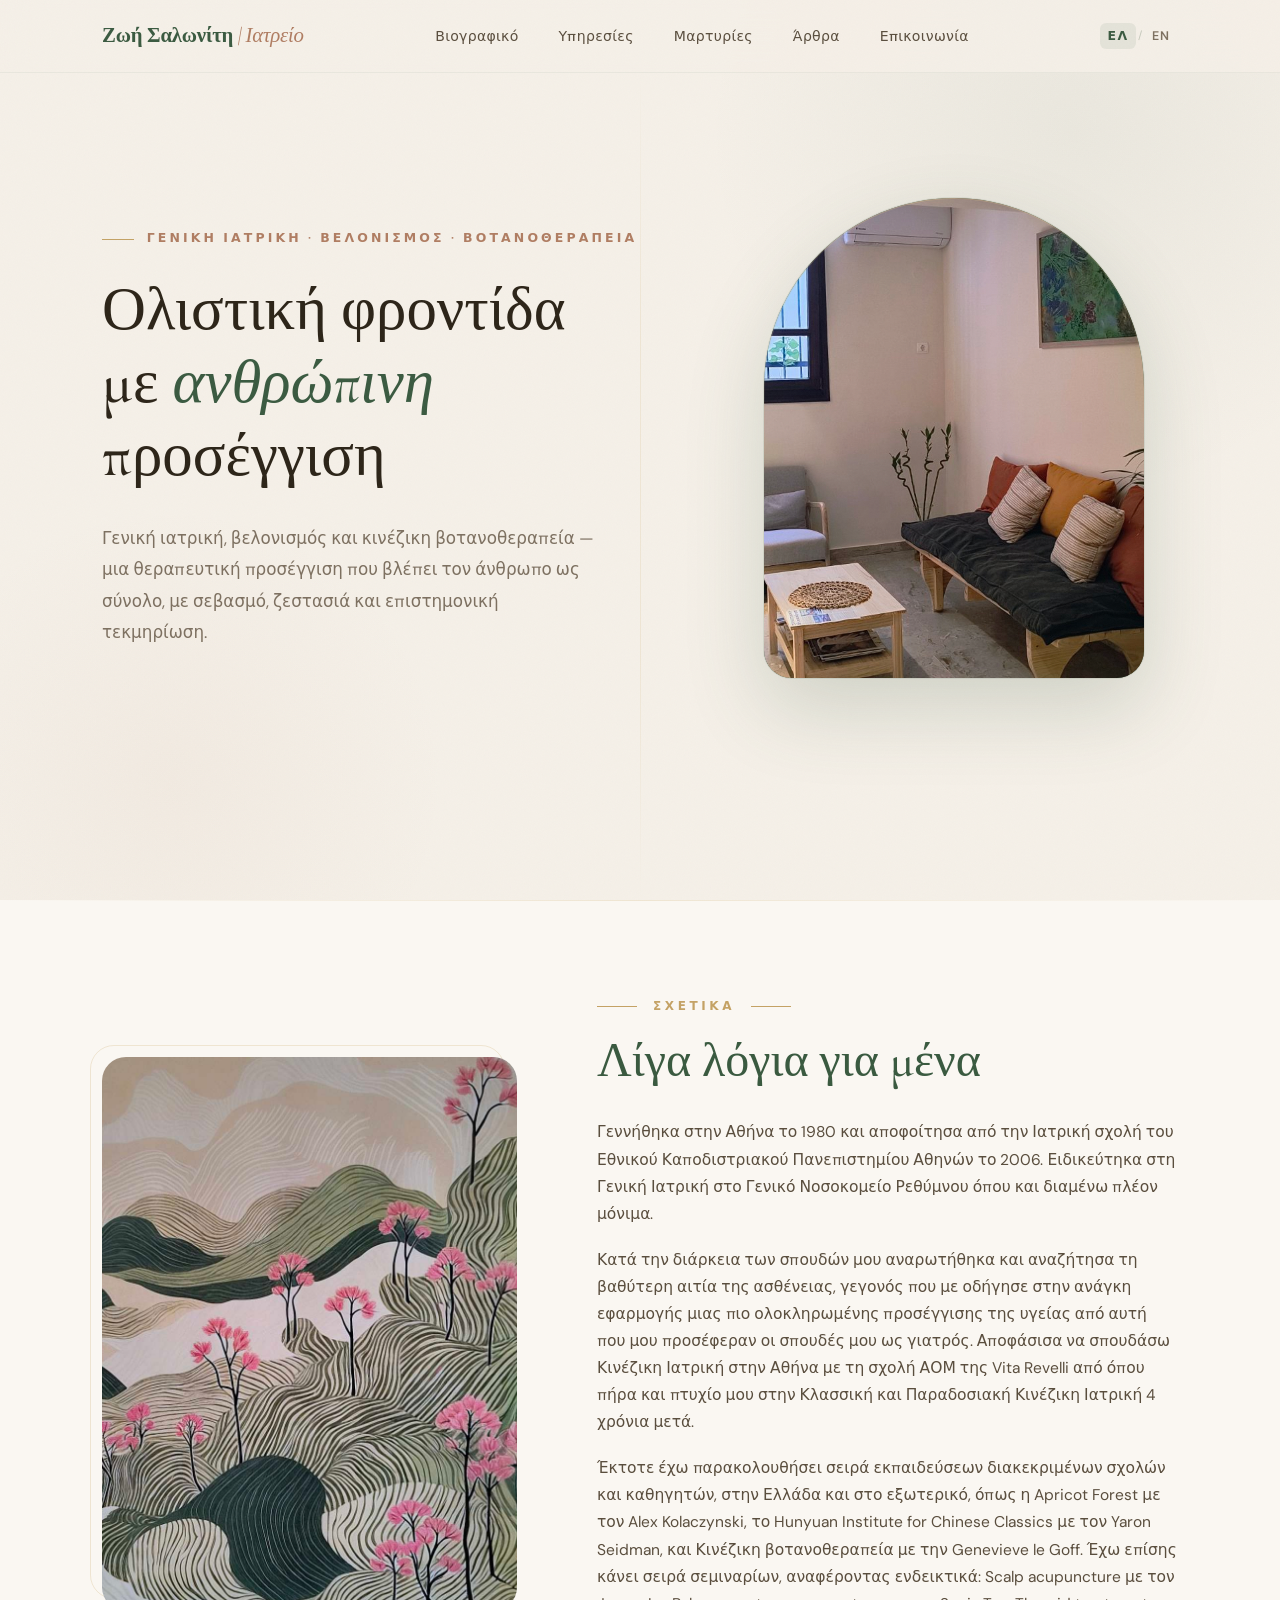
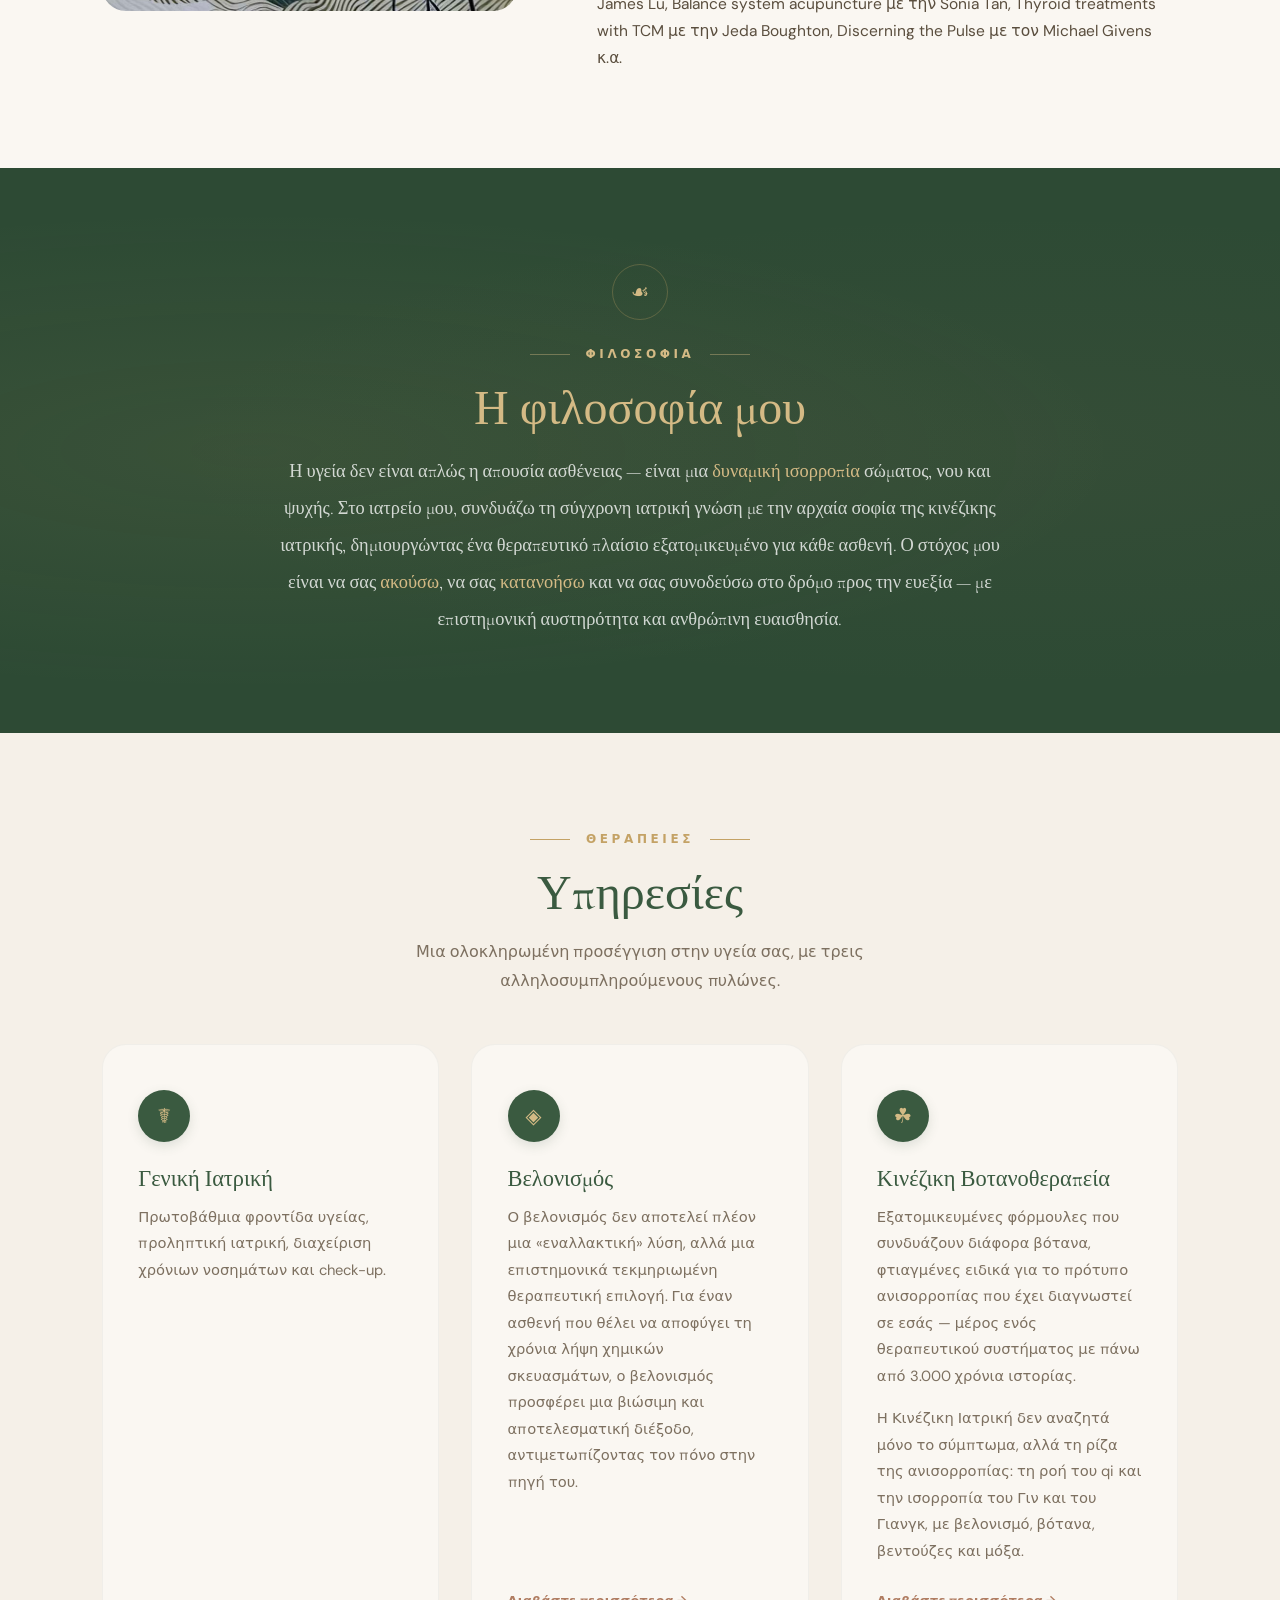
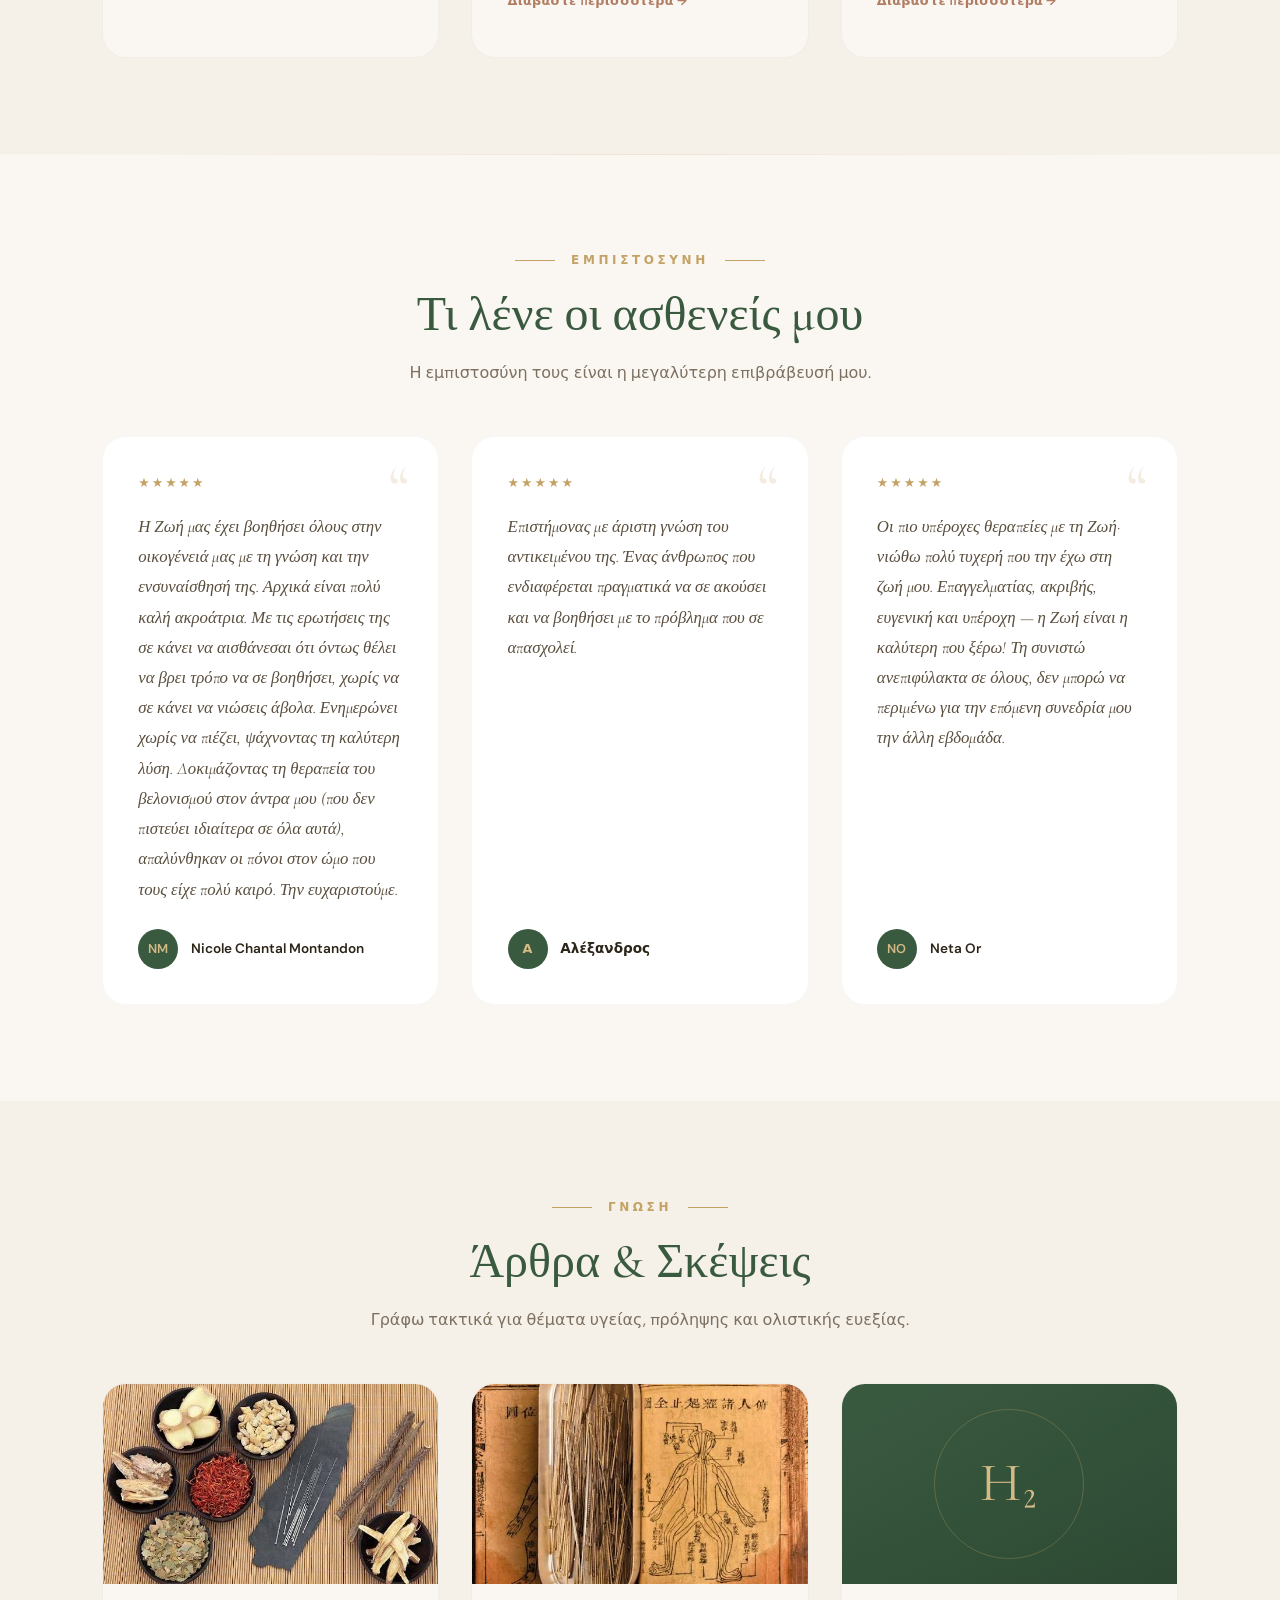
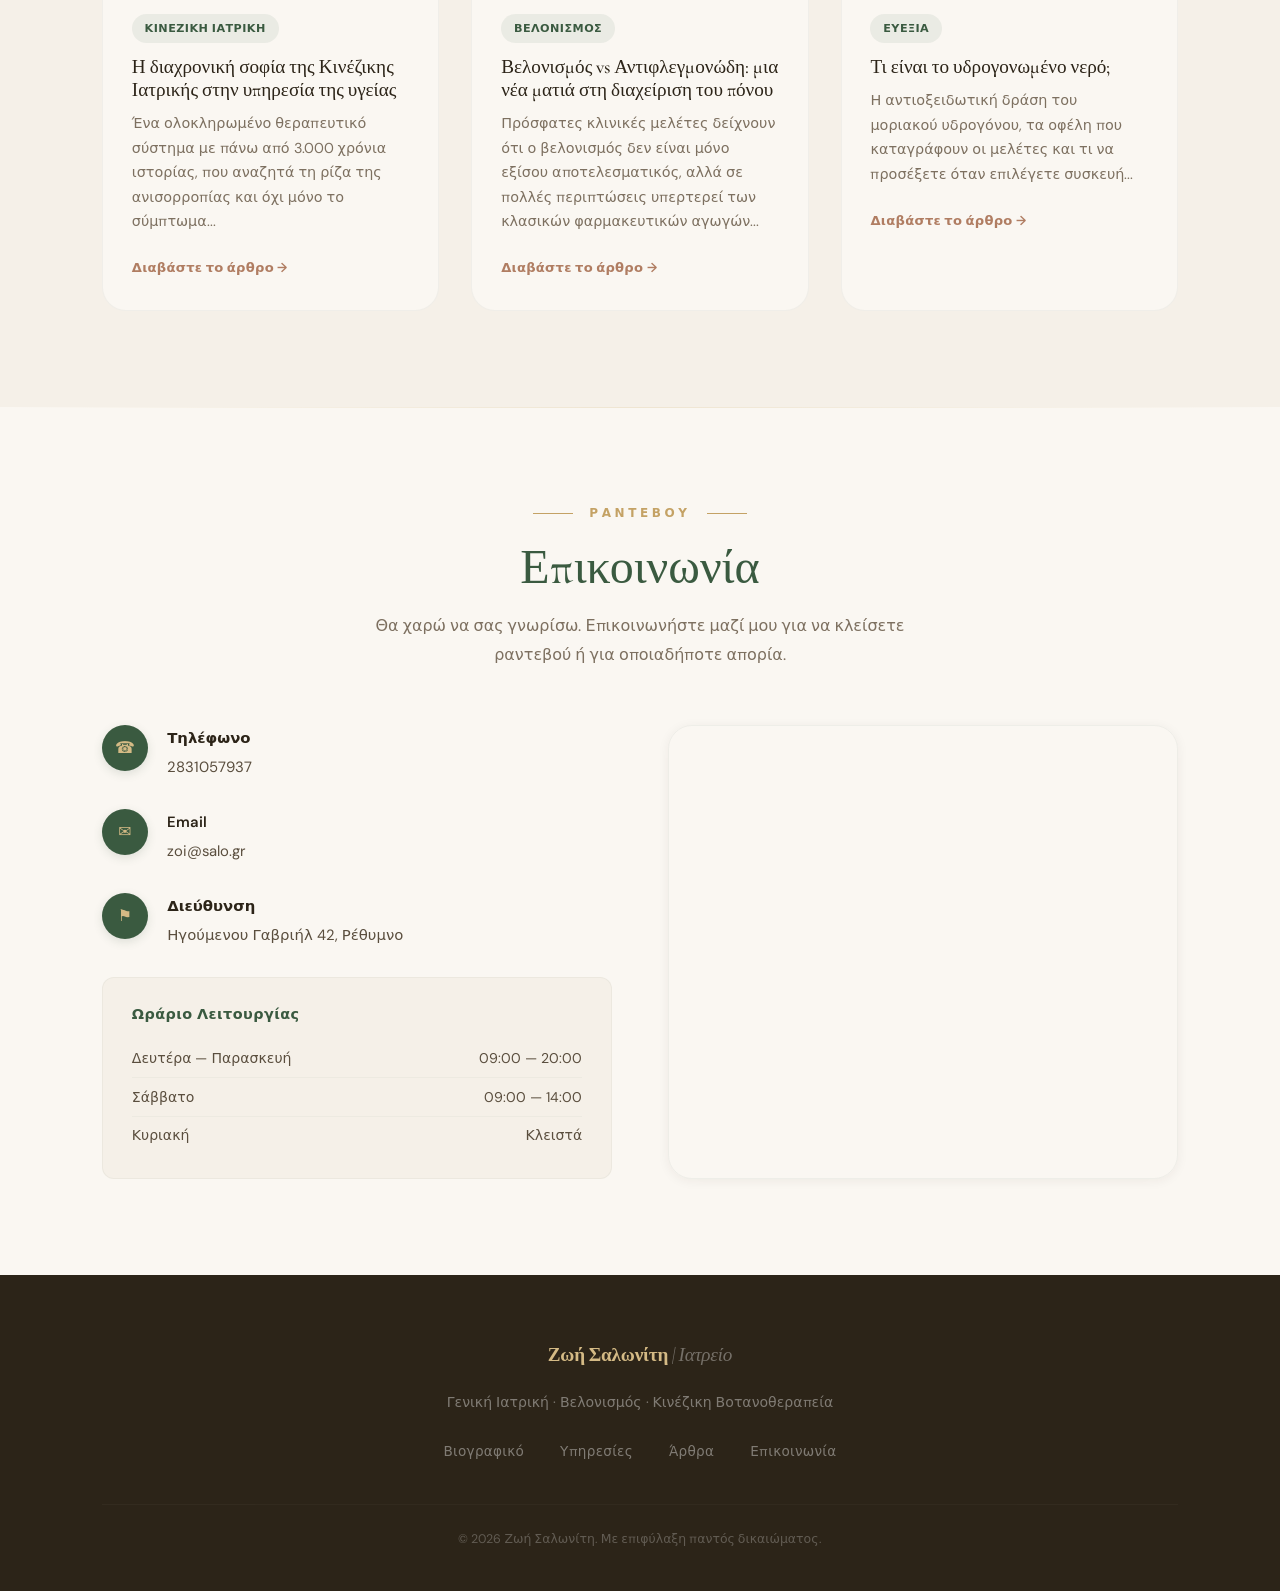
==== commit 9803bcd6: "corrected services text" ====
--- a/index.html
+++ b/index.html
@@ -423,32 +423,15 @@
         }
         .service-card p { font-size: .92rem; color: var(--text-light); line-height: 1.8; }
 
-        /* Preview of the related article inside a service card */
-        .service-article {
-            display: block; text-decoration: none; color: inherit;
+        .service-card p + p { margin-top: 1rem; }
+        .service-more {
+            align-self: flex-start;
             margin-top: auto; padding-top: 1.6rem;
-            border-top: 1px solid rgba(196,162,101,.35);
-        }
-        .service-article-label {
-            display: block; font-size: .68rem; font-weight: 600;
-            letter-spacing: .16em; text-transform: uppercase;
-            color: var(--gold); margin-bottom: .6rem;
-        }
-        .service-article h4 {
-            font-family: 'Cormorant Garamond', Georgia, serif;
-            font-size: 1.12rem; font-weight: 600; line-height: 1.35;
-            color: var(--text); margin-bottom: .5rem;
+            font-size: .8rem; font-weight: 600; color: var(--clay);
+            text-decoration: none; letter-spacing: .02em;
             transition: color .3s;
         }
-        .service-article p {
-            font-size: .86rem; line-height: 1.7; margin-bottom: .9rem;
-        }
-        .service-more {
-            font-size: .8rem; font-weight: 600; color: var(--clay);
-            letter-spacing: .02em; transition: color .3s;
-        }
-        .service-article:hover h4 { color: var(--forest); }
-        .service-article:hover .service-more { color: var(--clay-dark); }
+        .service-more:hover { color: var(--clay-dark); }
 
         /* ── Testimonials ── */
         .testimonials { background: var(--cream); }
@@ -842,34 +825,24 @@
                 <div class="service-icon">&#9672;</div>
                 <h3 data-lang="el">Βελονισμός</h3>
                 <h3 data-lang="en">Acupuncture</h3>
-                <p data-lang="el">Χρησιμοποιώντας εξαιρετικά λεπτές, αποστειρωμένες βελόνες που τοποθετούνται σε συγκεκριμένα σημεία κατά μήκος των ενεργειακών οδών του σώματος (μεσημβρινοί), ο βελονισμός είναι επιστημονικά πια αποδεδειγμένο ότι έχει όφελος σε πληθώρα ασθενειών.</p>
-                <p data-lang="en">Using extremely fine, sterile needles placed at specific points along the body's energy pathways (meridians), acupuncture is now scientifically proven to be of benefit in a wide range of conditions.</p>
-                <a class="service-article" href="arthra/velonismos-vs-antiflegmonodi.html">
-                    <span class="service-article-label" data-lang="el">Σχετικό άρθρο</span>
-                    <span class="service-article-label" data-lang="en">Related article</span>
-                    <h4 data-lang="el">Βελονισμός vs Αντιφλεγμονώδη: μια νέα ματιά στη διαχείριση του πόνου</h4>
-                    <h4 data-lang="en">Acupuncture vs anti-inflammatories: a new look at pain management</h4>
-                    <p data-lang="el">Πρόσφατες κλινικές μελέτες και μετα-αναλύσεις δείχνουν ότι ο βελονισμός είναι εξίσου αποτελεσματικός — και σε πολλές περιπτώσεις ανώτερος — από τα αντιφλεγμονώδη στη διαχείριση του πόνου.</p>
-                    <p data-lang="en">Recent clinical studies and meta-analyses show that acupuncture is as effective as — and in many cases superior to — anti-inflammatory drugs in managing pain.</p>
-                    <span class="service-more" data-lang="el">Διαβάστε περισσότερα &rarr;</span>
-                    <span class="service-more" data-lang="en">Read more &rarr;</span>
+                <p data-lang="el">Ο βελονισμός δεν αποτελεί πλέον μια «εναλλακτική» λύση, αλλά μια επιστημονικά τεκμηριωμένη θεραπευτική επιλογή. Για έναν ασθενή που θέλει να αποφύγει τη χρόνια λήψη χημικών σκευασμάτων, ο βελονισμός προσφέρει μια βιώσιμη και αποτελεσματική διέξοδο, αντιμετωπίζοντας τον πόνο στην πηγή του.</p>
+                <p data-lang="en">Acupuncture is no longer an «alternative» option, but a scientifically documented therapeutic choice. For a patient who wants to avoid taking chemical preparations long term, acupuncture offers a sustainable and effective way out, addressing pain at its source.</p>
+                <a class="service-more" href="arthra/velonismos-vs-antiflegmonodi.html">
+                    <span data-lang="el">Διαβάστε περισσότερα &rarr;</span>
+                    <span data-lang="en">Read more &rarr;</span>
                 </a>
             </div>
             <div class="service-card reveal reveal-delay-3">
                 <div class="service-icon">&#9752;</div>
                 <h3 data-lang="el">Κινέζικη Βοτανοθεραπεία</h3>
                 <h3 data-lang="en">Chinese Herbal Medicine</h3>
-                <p data-lang="el">Περιλαμβάνει εξατομικευμένες φόρμουλες που συνδυάζουν διάφορα βότανα. Δημιουργείται ένα μοναδικό μείγμα βοτάνων, ειδικά για το διαγνωσμένο πρότυπο ανισορροπίας σας.</p>
-                <p data-lang="en">This involves individualised formulas that combine several herbs. A unique herbal blend is created specifically for your diagnosed pattern of imbalance.</p>
-                <a class="service-article" href="arthra/kineziki-iatriki.html">
-                    <span class="service-article-label" data-lang="el">Σχετικό άρθρο</span>
-                    <span class="service-article-label" data-lang="en">Related article</span>
-                    <h4 data-lang="el">Η διαχρονική σοφία της Κινέζικης Ιατρικής στην υπηρεσία της υγείας</h4>
-                    <h4 data-lang="en">The timeless wisdom of Chinese Medicine in the service of health</h4>
-                    <p data-lang="el">Ένα ολοκληρωμένο θεραπευτικό σύστημα με πάνω από 3.000 χρόνια ιστορίας, που αναζητά τη ρίζα της ανισορροπίας — βελονισμός, βοτανοθεραπεία, βεντούζες και μόξα.</p>
-                    <p data-lang="en">A complete therapeutic system with more than 3,000 years of history that looks for the root of the imbalance — acupuncture, herbal medicine, cupping and moxa.</p>
-                    <span class="service-more" data-lang="el">Διαβάστε περισσότερα &rarr;</span>
-                    <span class="service-more" data-lang="en">Read more &rarr;</span>
+                <p data-lang="el">Εξατομικευμένες φόρμουλες που συνδυάζουν διάφορα βότανα, φτιαγμένες ειδικά για το πρότυπο ανισορροπίας που έχει διαγνωστεί σε εσάς — μέρος ενός θεραπευτικού συστήματος με πάνω από 3.000 χρόνια ιστορίας.</p>
+                <p data-lang="en">Individualised formulas that combine several herbs, made specifically for the pattern of imbalance diagnosed in you — part of a therapeutic system with more than 3,000 years of history.</p>
+                <p data-lang="el">Η Κινέζικη Ιατρική δεν αναζητά μόνο το σύμπτωμα, αλλά τη ρίζα της ανισορροπίας: τη ροή του qi και την ισορροπία του Γιν και του Γιανγκ, με βελονισμό, βότανα, βεντούζες και μόξα.</p>
+                <p data-lang="en">Chinese Medicine looks not only at the symptom but at the root of the imbalance: the flow of qi and the balance of Yin and Yang, through acupuncture, herbs, cupping and moxa.</p>
+                <a class="service-more" href="arthra/kineziki-iatriki.html">
+                    <span data-lang="el">Διαβάστε περισσότερα &rarr;</span>
+                    <span data-lang="en">Read more &rarr;</span>
                 </a>
             </div>
         </div>
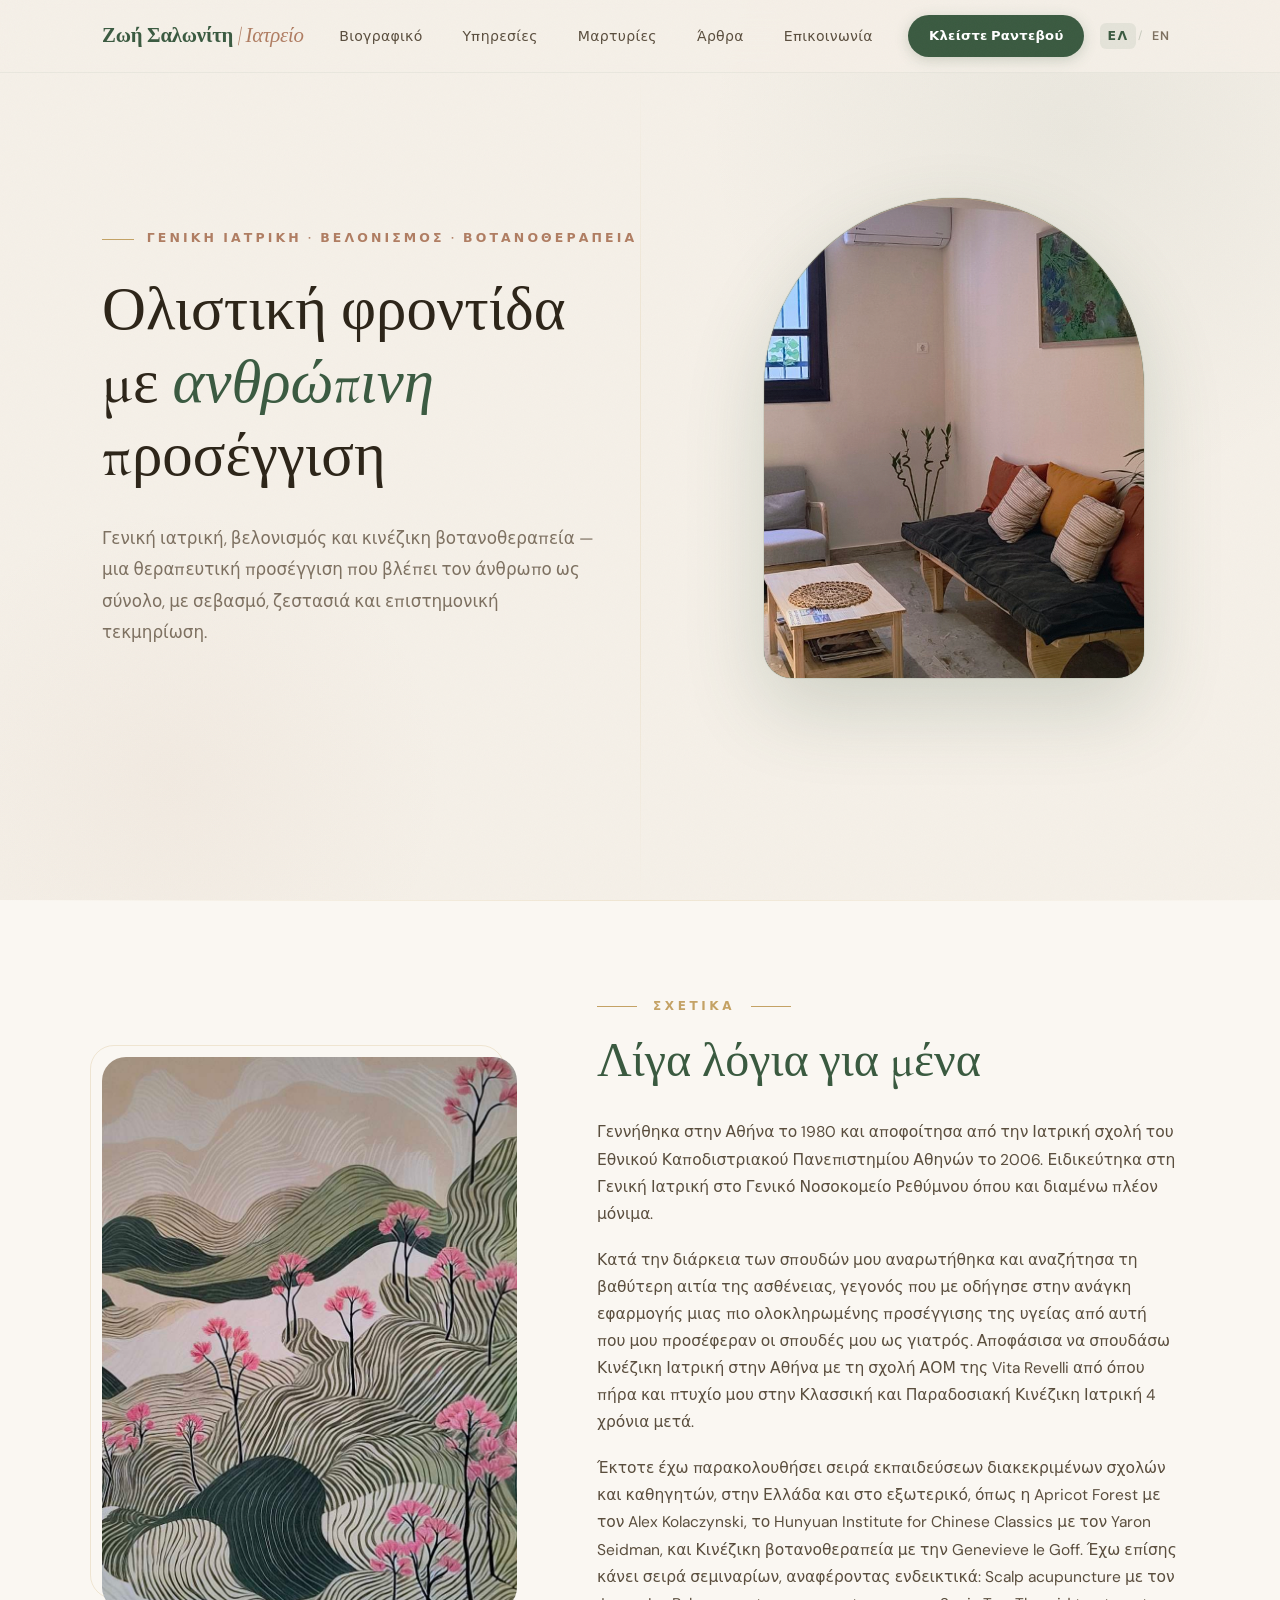
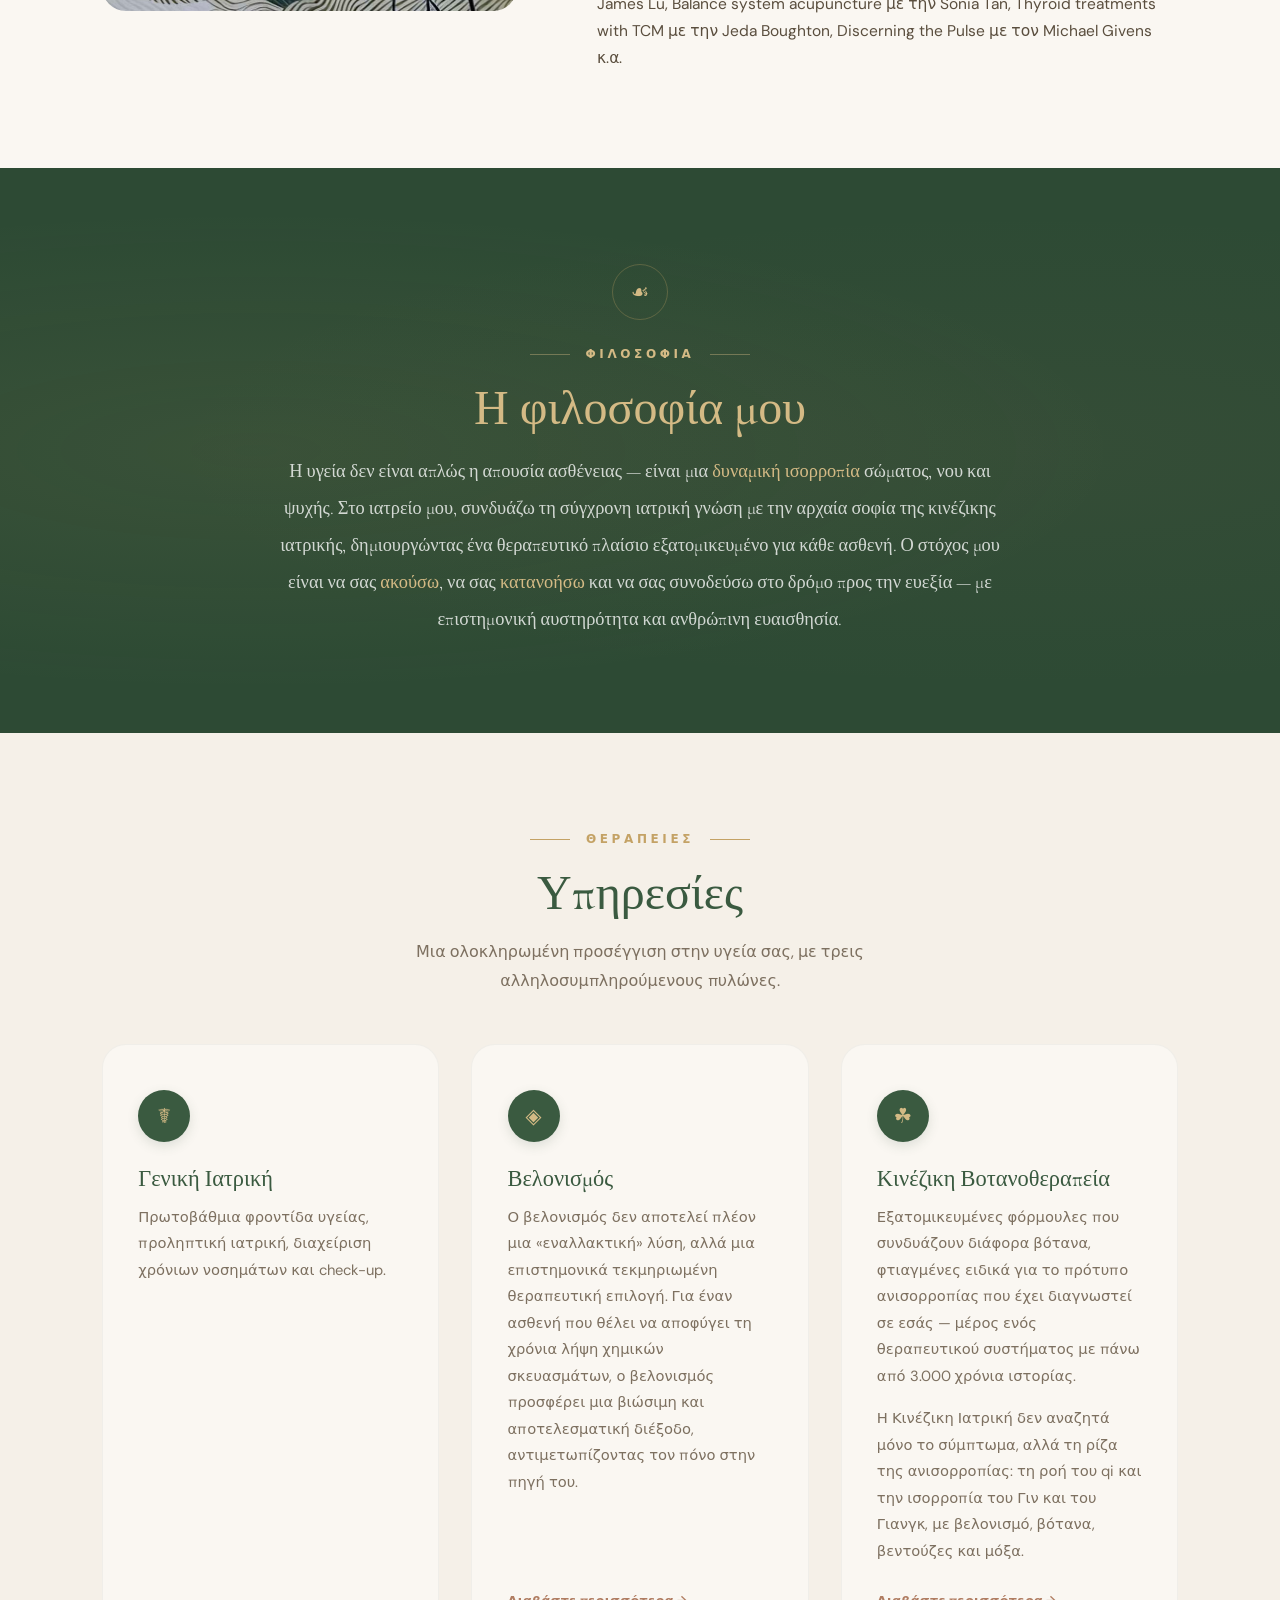
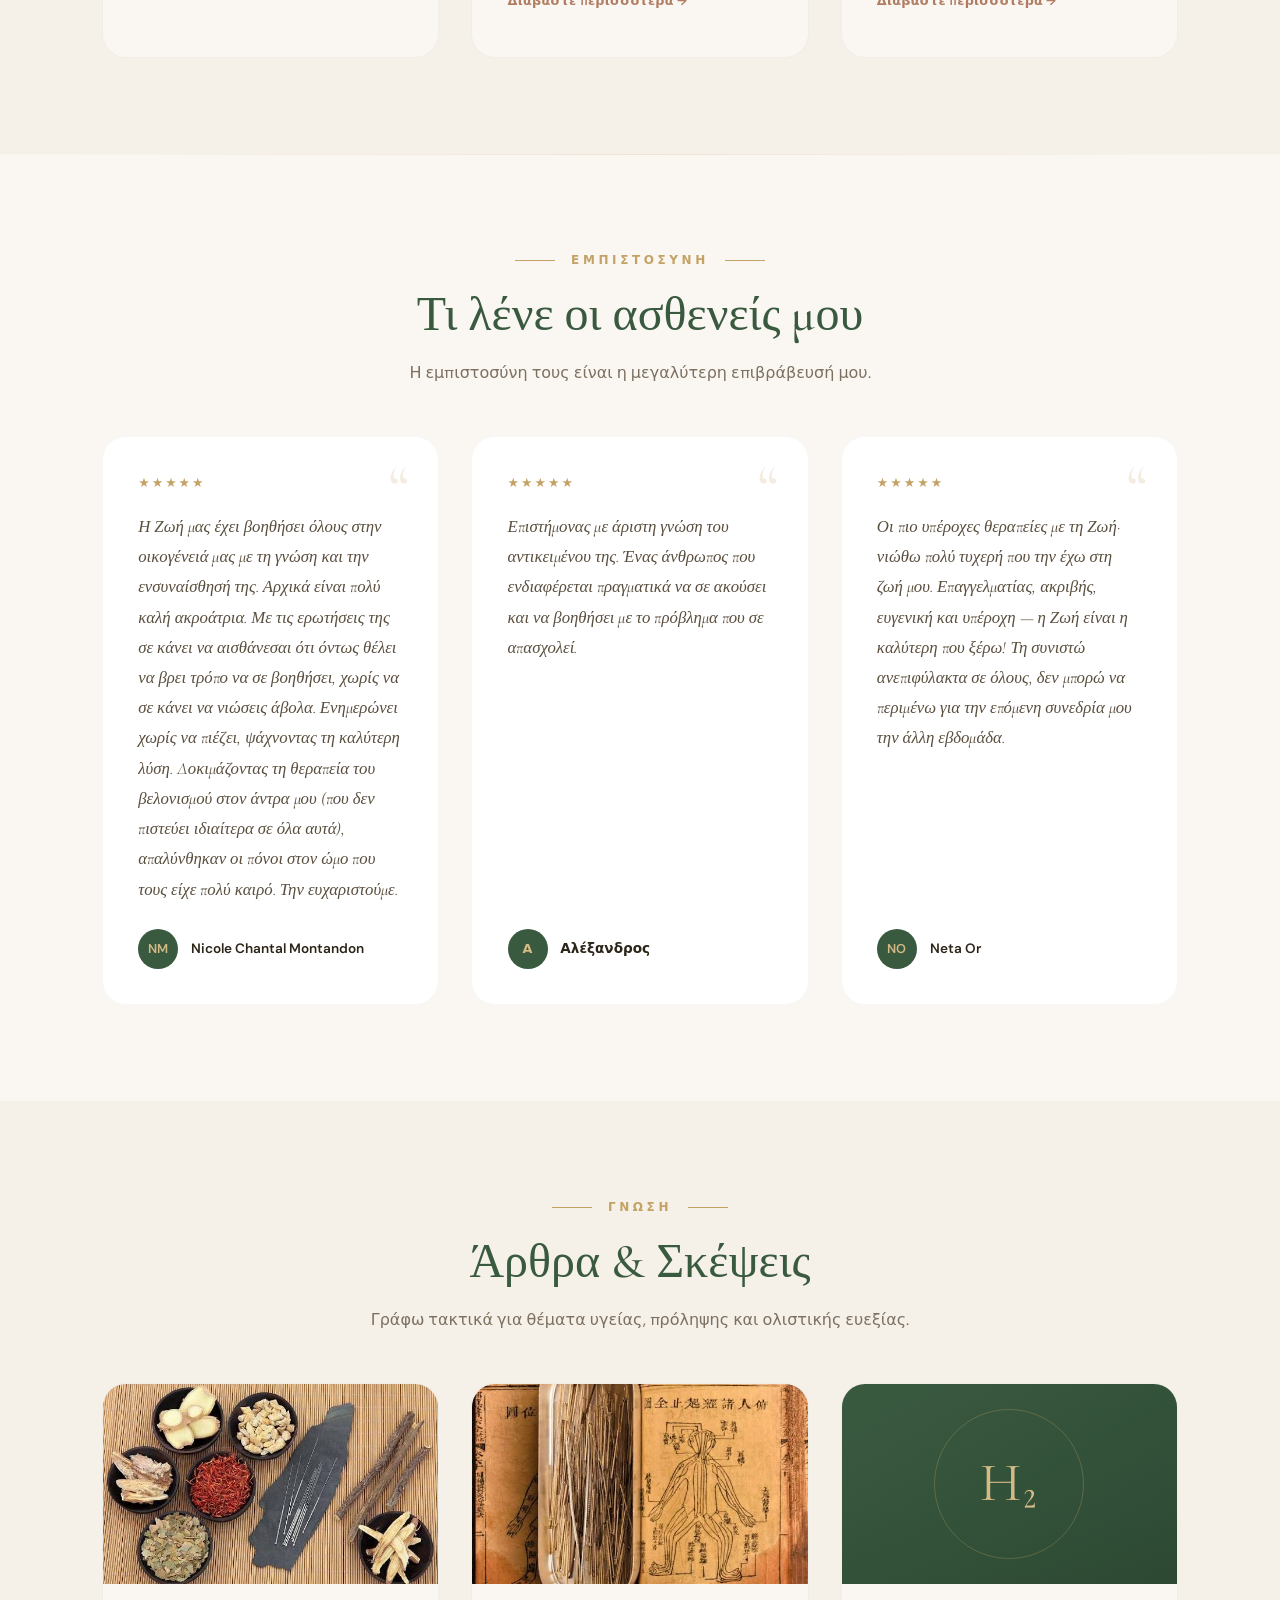
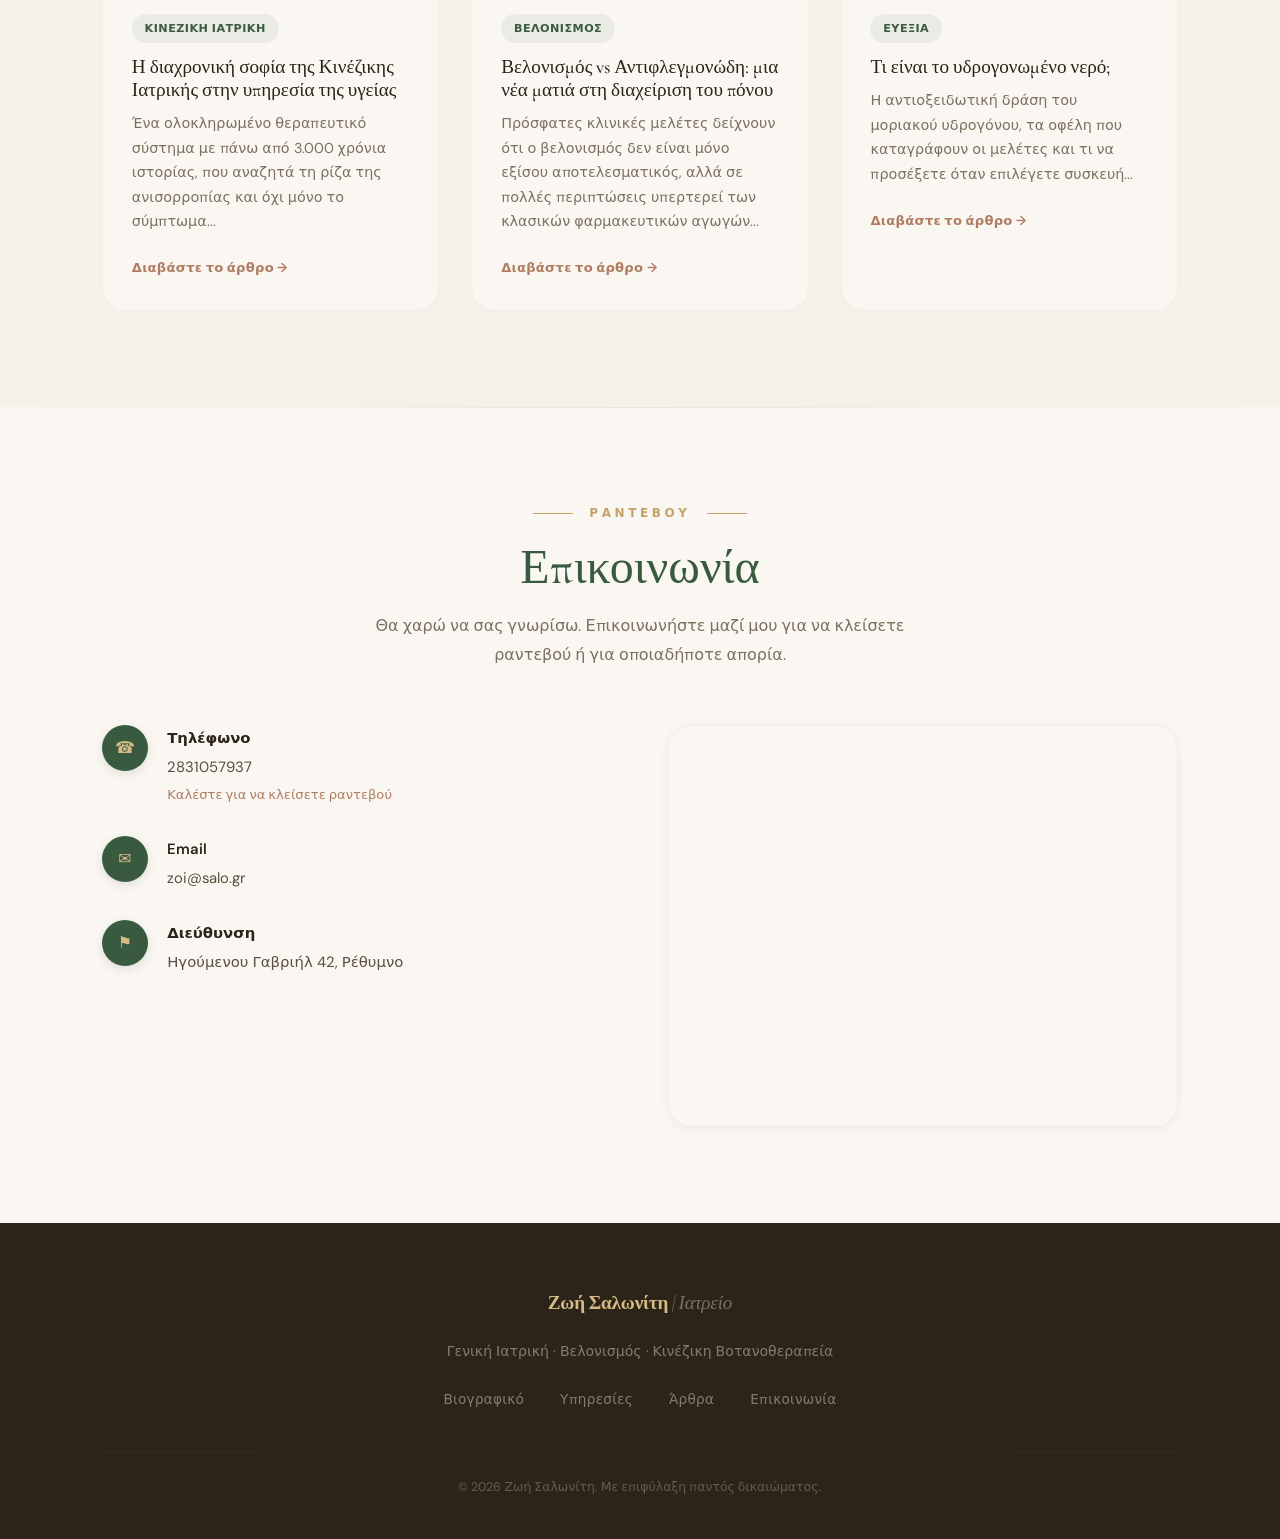
==== commit 296da3fd: "Remove working hours and add cta for appointment" ====
--- a/index.html
+++ b/index.html
@@ -166,6 +166,23 @@
 
         /* ── Language switch ── */
         .nav-right { display: flex; align-items: center; gap: 1rem; }
+
+        /* Always-visible booking button in the fixed header */
+        .nav-cta {
+            display: inline-flex; align-items: center;
+            background: var(--forest); color: var(--white);
+            padding: .58rem 1.3rem; border-radius: 50px;
+            font-size: .82rem; font-weight: 600; letter-spacing: .02em;
+            text-decoration: none; white-space: nowrap;
+            box-shadow: 0 3px 14px rgba(58,90,64,.22);
+            transition: background .3s, transform .3s, box-shadow .3s;
+        }
+        .nav-cta:hover {
+            background: var(--forest-deep);
+            transform: translateY(-1px);
+            box-shadow: 0 6px 20px rgba(58,90,64,.28);
+        }
+        .nav-cta-short { display: none; }
         .lang-switch { display: flex; align-items: center; gap: .15rem; }
         .lang-btn {
             background: none; border: none; cursor: pointer;
@@ -586,21 +603,10 @@
             color: var(--text-mid); text-decoration: none;
         }
         .detail-text a:hover { color: var(--forest); }
-        .contact-hours {
-            background: var(--ivory); border-radius: var(--radius); padding: 1.5rem 1.8rem;
-            margin-top: 1rem;
-            border: 1px solid rgba(58,90,64,.05);
-        }
-        .contact-hours h4 {
-            font-size: .9rem; color: var(--forest); margin-bottom: .8rem;
-            letter-spacing: .03em;
-        }
-        .hours-row {
-            display: flex; justify-content: space-between; padding: .4rem 0;
-            font-size: .88rem; color: var(--text-mid);
-        }
-        .hours-row + .hours-row {
-            border-top: 1px solid rgba(58,90,64,.04);
+        .detail-text .detail-note {
+            display: block; margin-top: .3em;
+            font-size: .82rem; color: var(--clay);
+            font-weight: 500;
         }
         .contact-map {
             border-radius: var(--radius-lg); overflow: hidden;
@@ -691,6 +697,21 @@
             .nav-links.open { display: flex; }
             .hamburger { display: flex; }
             .container { padding: 0 1.2rem; }
+            .nav-right { gap: .5rem; }
+            .nav-cta { padding: .5rem .95rem; font-size: .76rem; }
+            .nav-cta-long { display: none; }
+            .nav-cta-short { display: inline; }
+            .lang-btn { padding: .3rem .25rem; font-size: .72rem; letter-spacing: .04em; }
+            .logo { font-size: 1.1rem; }
+            .logo .logo-sub { display: none; }
+        }
+
+        @media (max-width: 400px) {
+            .nav-right { gap: .4rem; }
+            .nav-cta { padding: .45rem .85rem; font-size: .73rem; }
+            .lang-btn { font-size: .68rem; padding: .3rem .2rem; }
+            .logo { font-size: 1rem; }
+            nav .container { padding: 0 1rem; }
         }
 
         @media (min-width: 701px) and (max-width: 900px) {
@@ -718,6 +739,16 @@
             <li><a href="#contact"><span data-lang="el">Επικοινωνία</span><span data-lang="en">Contact</span></a></li>
         </ul>
         <div class="nav-right">
+            <a href="#contact" class="nav-cta">
+                <span data-lang="el">
+                    <span class="nav-cta-long">Κλείστε Ραντεβού</span>
+                    <span class="nav-cta-short">Ραντεβού</span>
+                </span>
+                <span data-lang="en">
+                    <span class="nav-cta-long">Book an Appointment</span>
+                    <span class="nav-cta-short">Book</span>
+                </span>
+            </a>
             <div class="lang-switch" role="group" aria-label="Γλώσσα / Language">
                 <button type="button" class="lang-btn" data-set-lang="el" aria-pressed="true" lang="el">ΕΛ</button>
                 <span class="lang-sep" aria-hidden="true">/</span>
@@ -979,6 +1010,8 @@
                         <strong data-lang="el">Τηλέφωνο</strong>
                         <strong data-lang="en">Phone</strong>
                         <a href="tel:+302831057937">2831057937</a>
+                        <span class="detail-note" data-lang="el">Καλέστε για να κλείσετε ραντεβού</span>
+                        <span class="detail-note" data-lang="en">Call to book an appointment</span>
                     </div>
                 </div>
                 <div class="contact-detail">
@@ -995,26 +1028,6 @@
                         <strong data-lang="en">Address</strong>
                         <span data-lang="el">Ηγούμενου Γαβριήλ 42, Ρέθυμνο</span>
                         <span data-lang="en">42 Igoumenou Gavriil St., Rethymno, Crete</span>
-                    </div>
-                </div>
-                <div class="contact-hours">
-                    <h4 data-lang="el">Ωράριο Λειτουργίας</h4>
-                    <h4 data-lang="en">Opening Hours</h4>
-                    <div class="hours-row">
-                        <span data-lang="el">Δευτέρα — Παρασκευή</span>
-                        <span data-lang="en">Monday — Friday</span>
-                        <span>09:00 — 20:00</span>
-                    </div>
-                    <div class="hours-row">
-                        <span data-lang="el">Σάββατο</span>
-                        <span data-lang="en">Saturday</span>
-                        <span>09:00 — 14:00</span>
-                    </div>
-                    <div class="hours-row">
-                        <span data-lang="el">Κυριακή</span>
-                        <span data-lang="en">Sunday</span>
-                        <span data-lang="el">Κλειστά</span>
-                        <span data-lang="en">Closed</span>
                     </div>
                 </div>
             </div>
